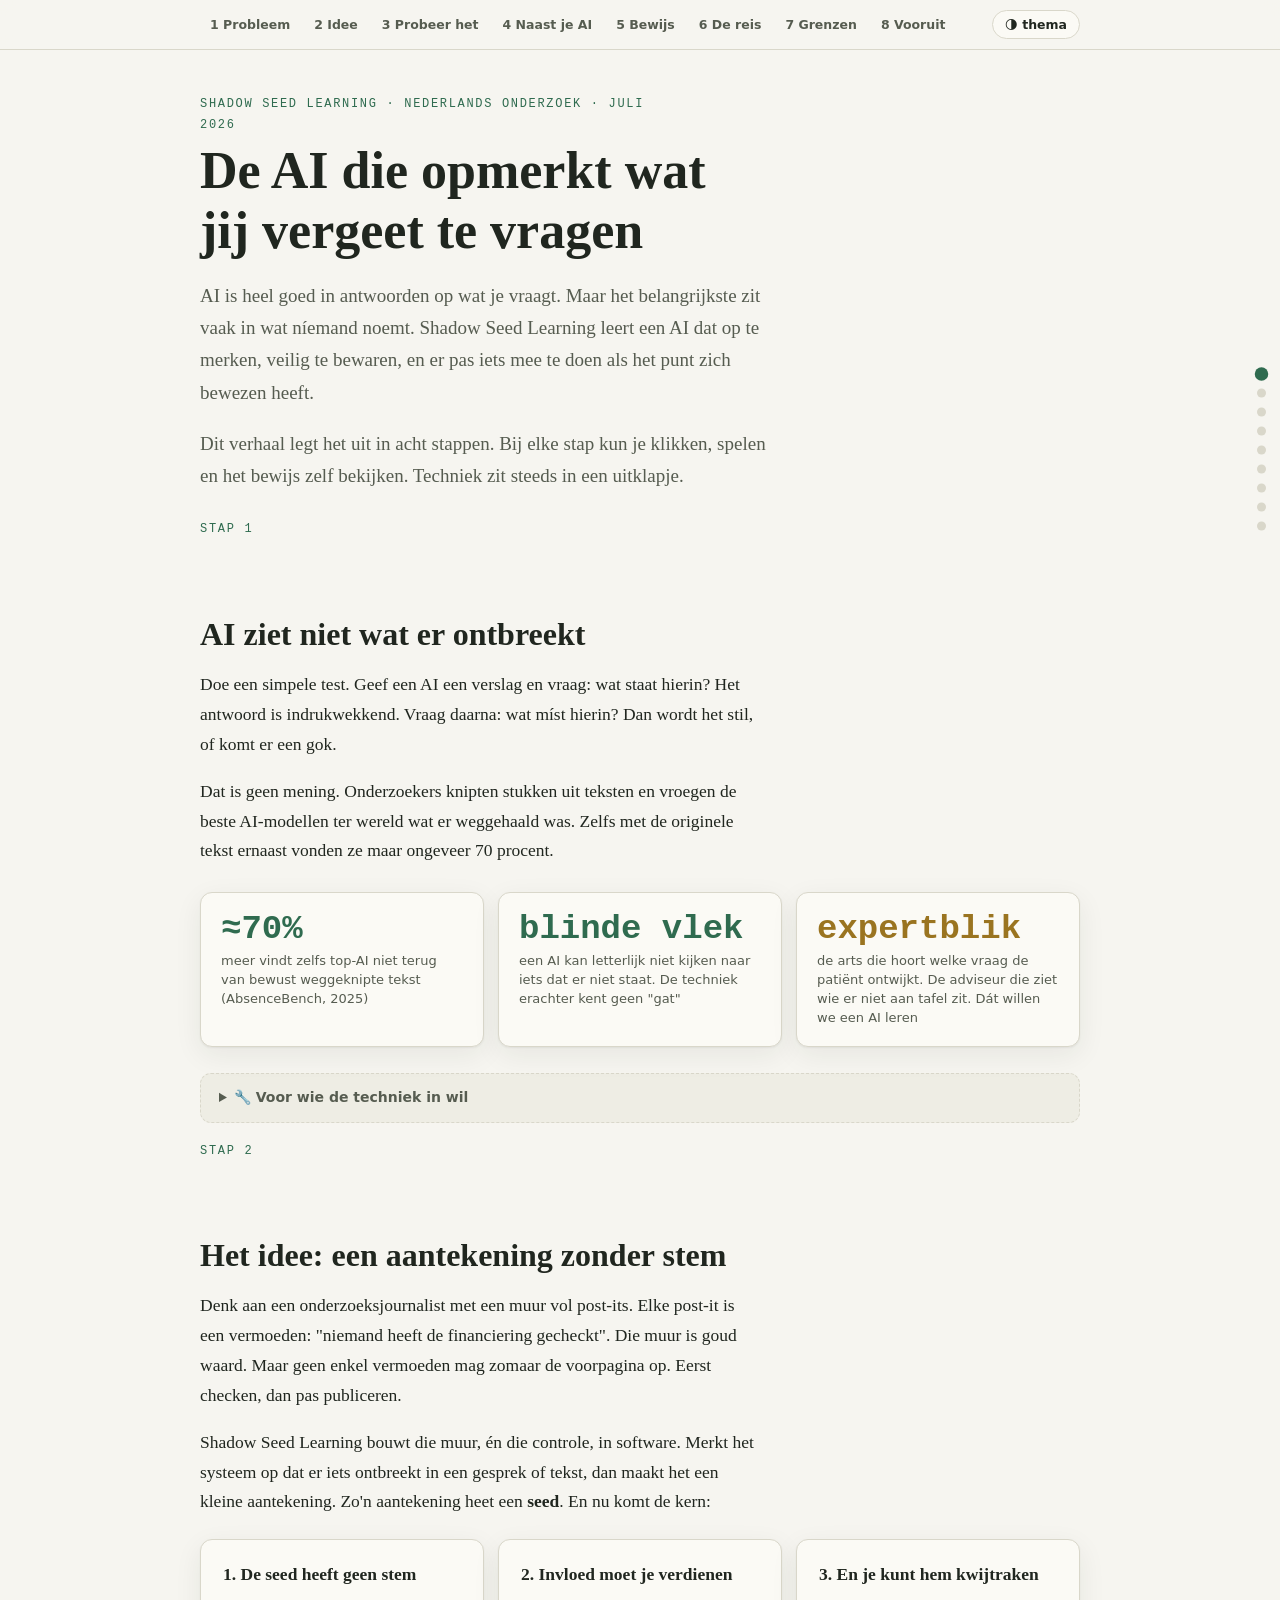
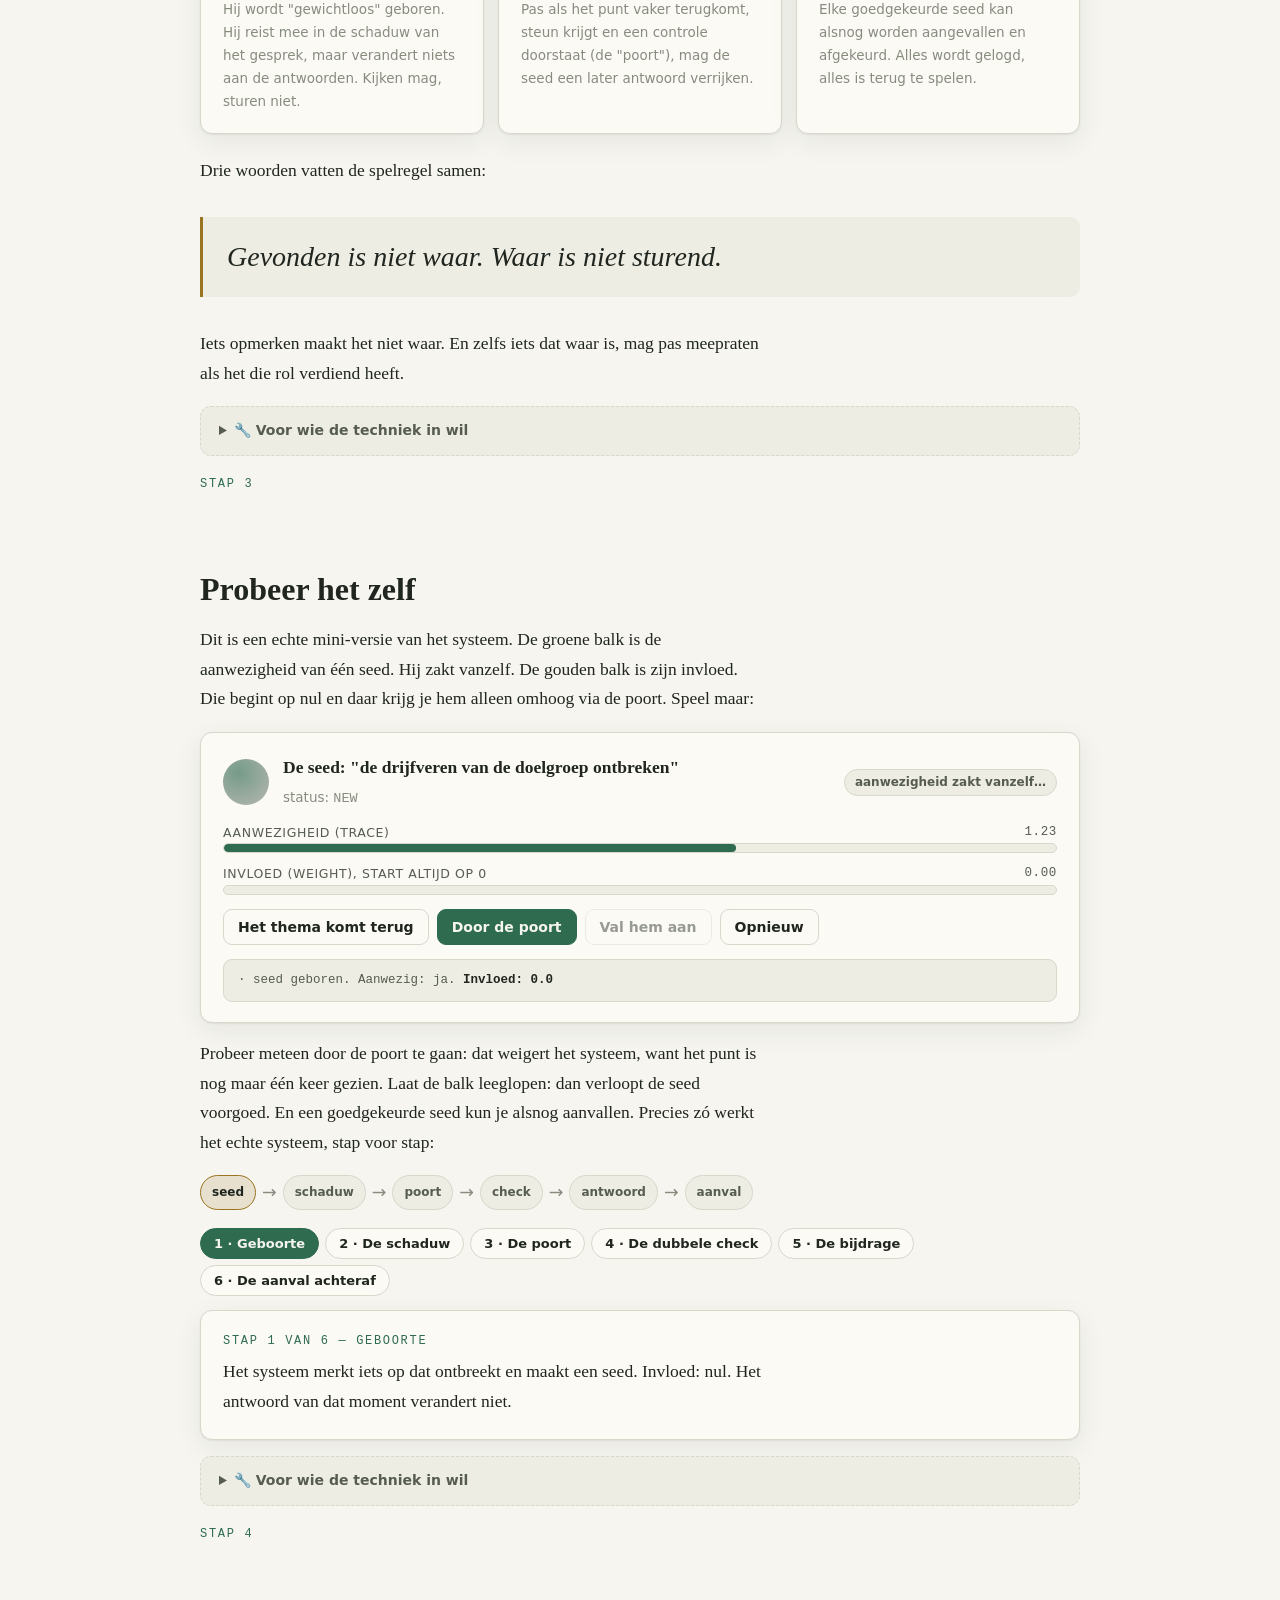
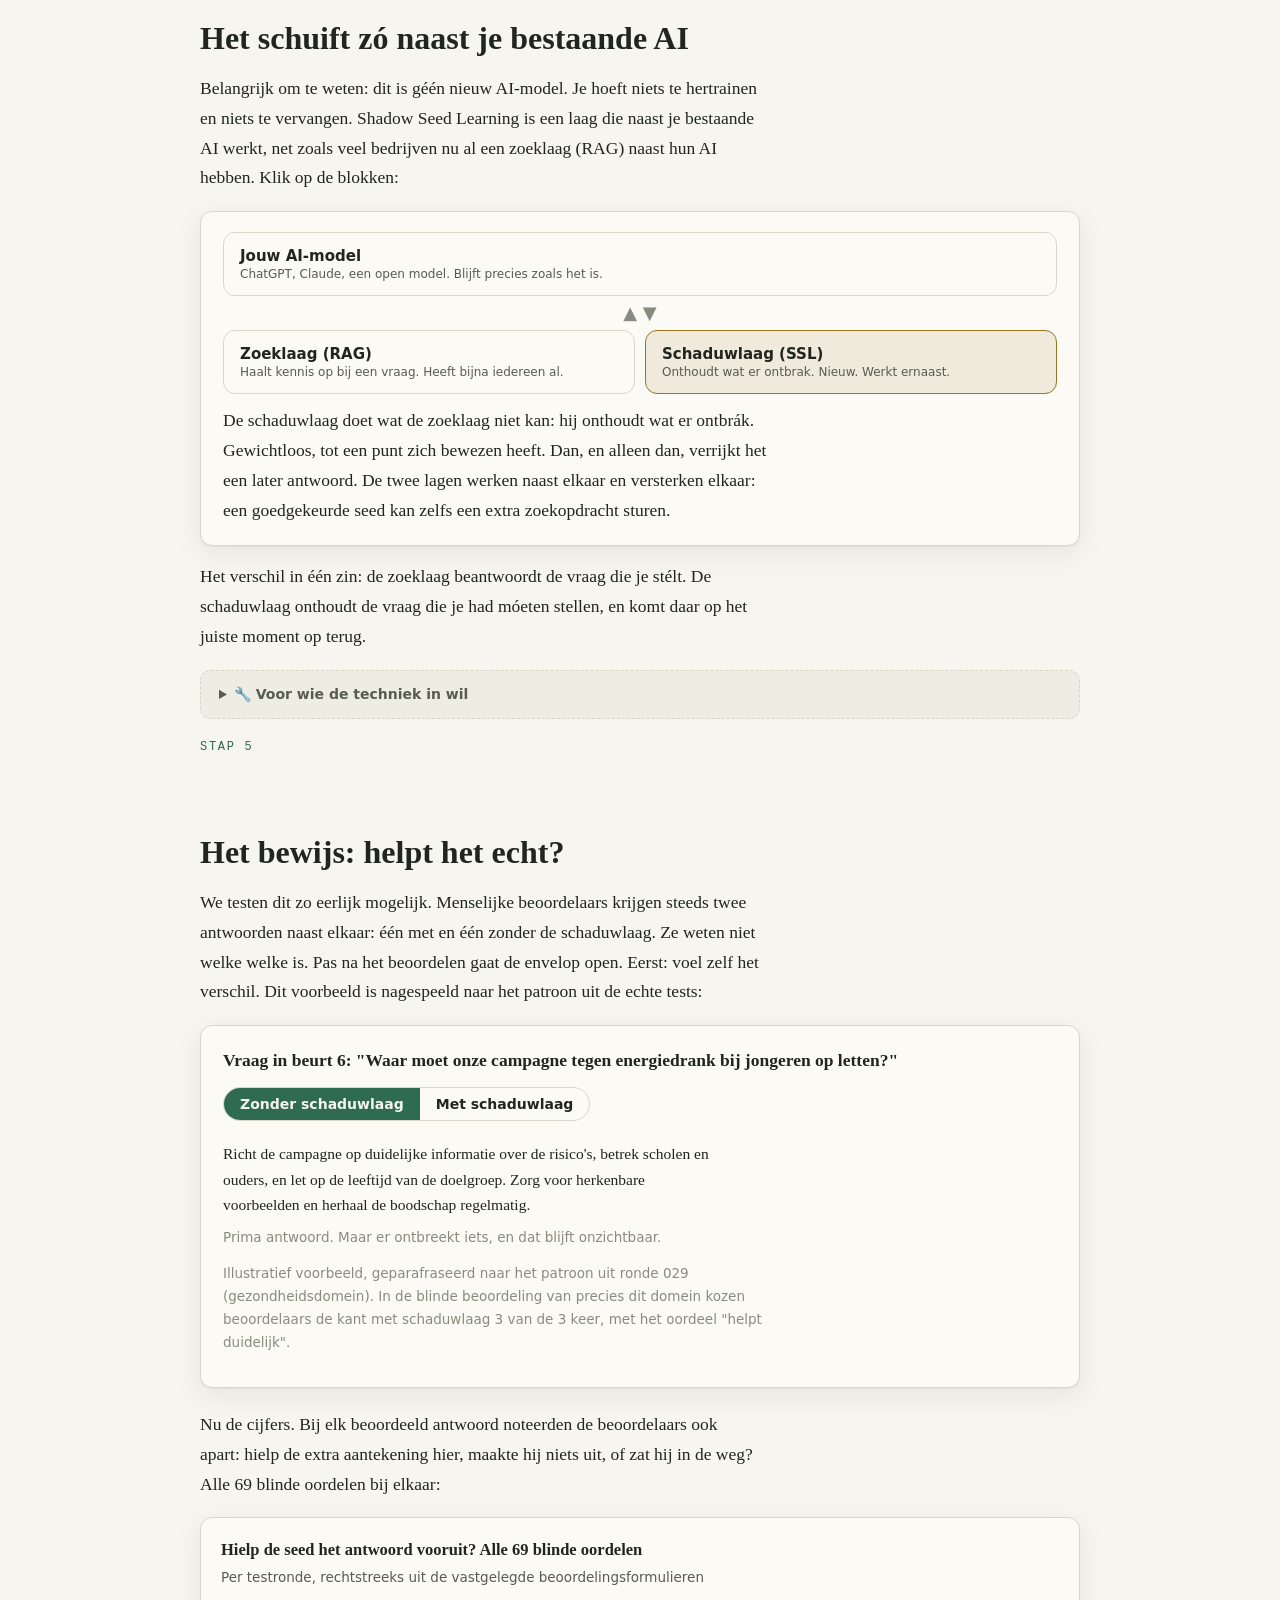
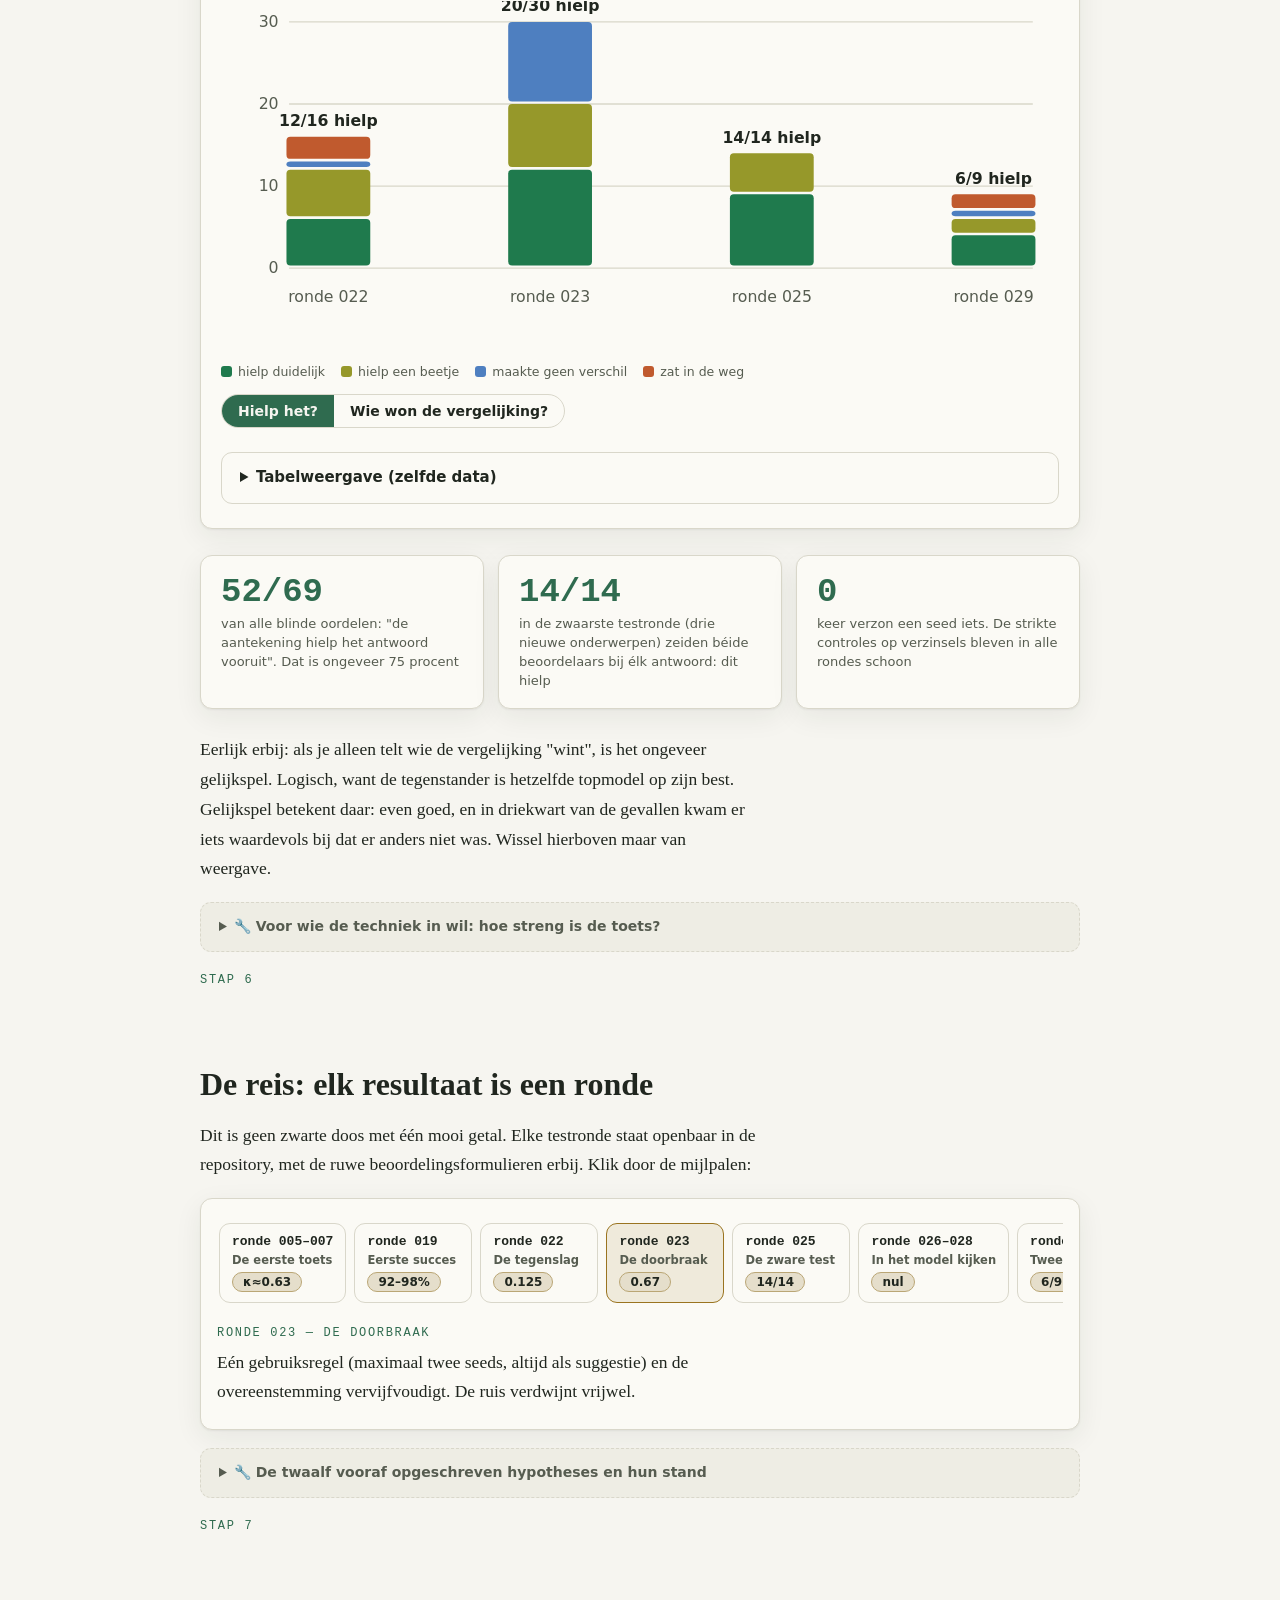
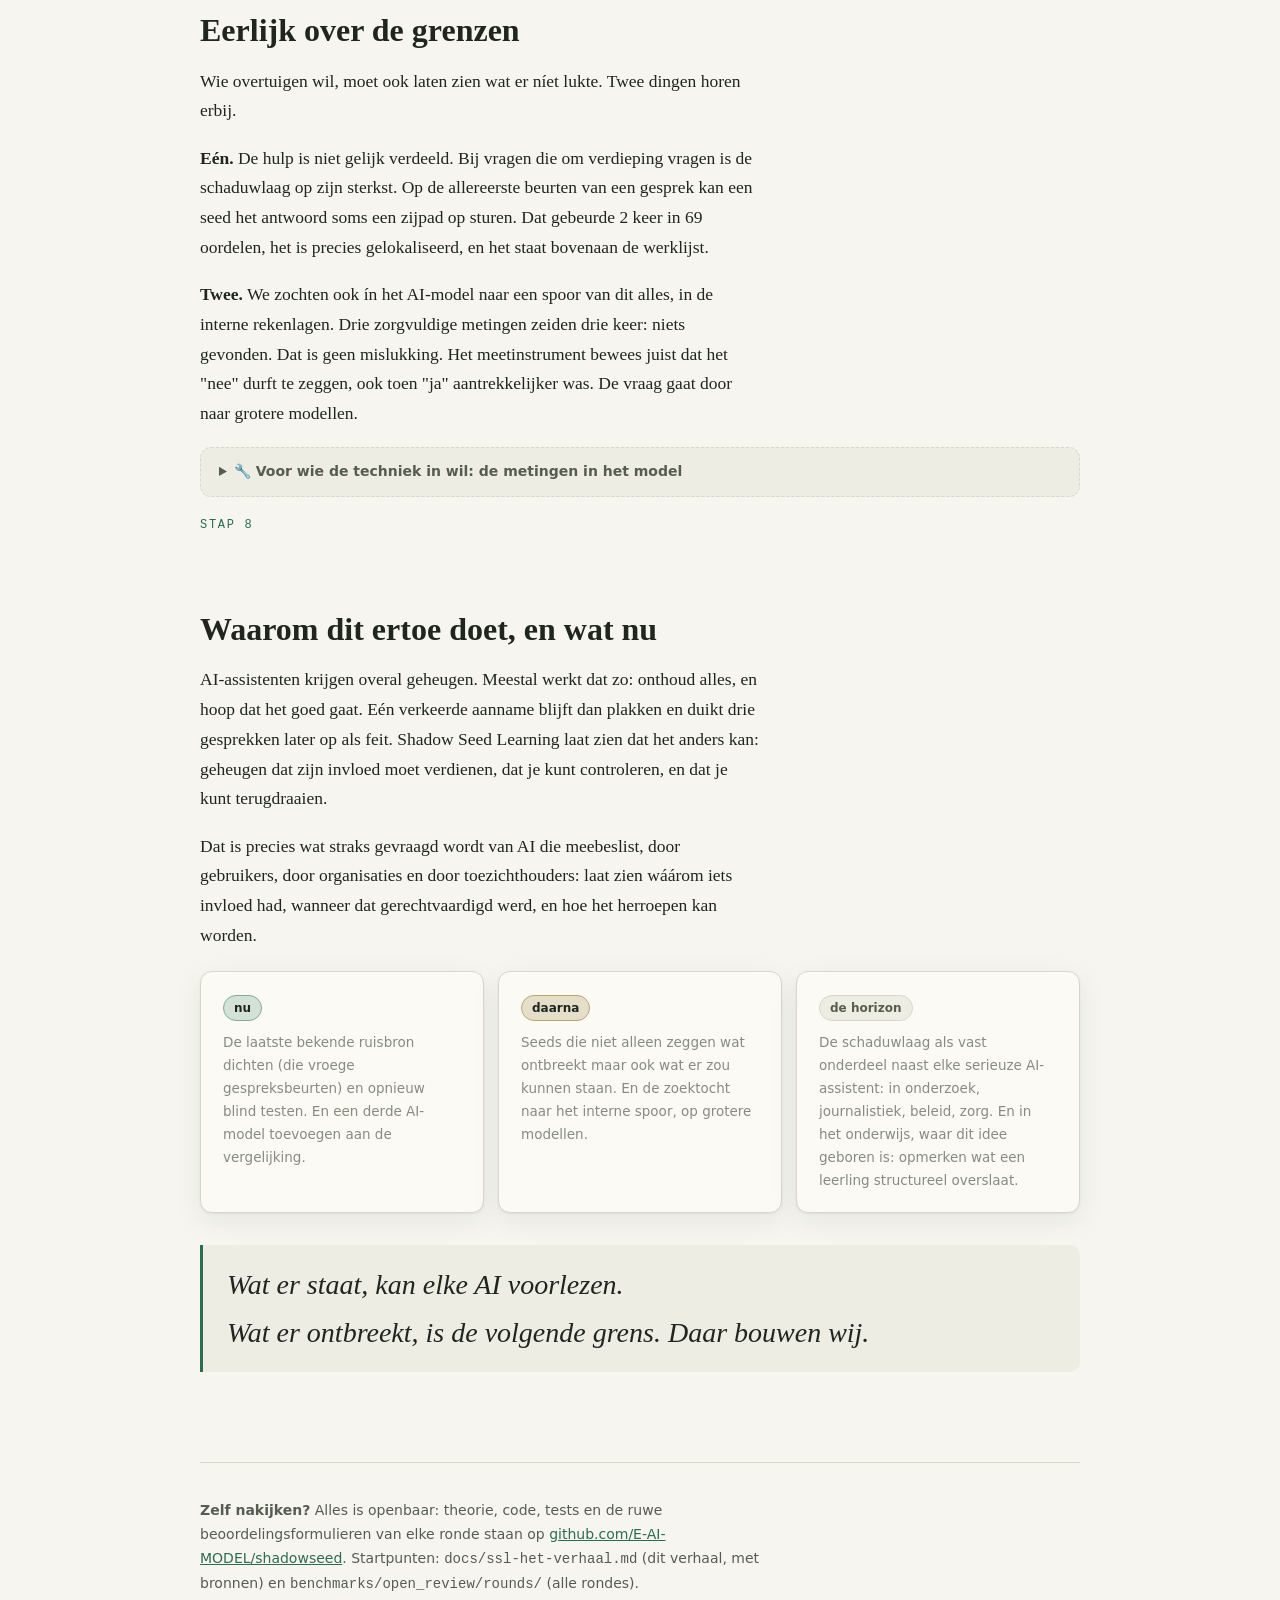
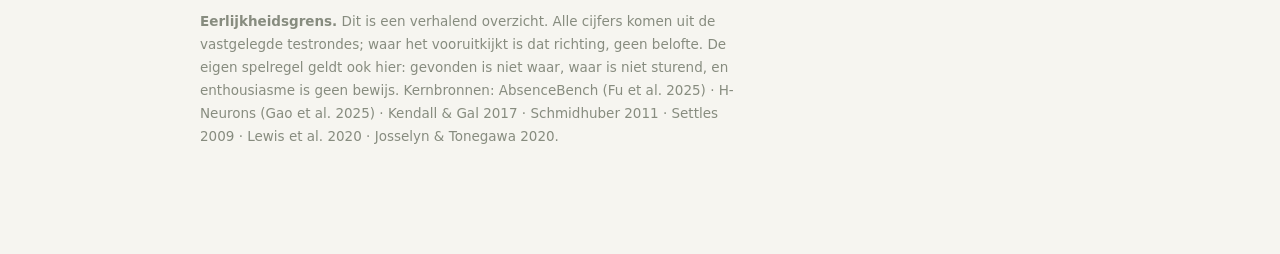
==== verhaal.html @ 3e594986 "Verhaal herschreven voor breed publiek; GitHub Pages als kanaal verwijderd Op feedback van de mainta" ====
<!doctype html>
<html lang="nl">
<head>
<meta charset="utf-8">
<meta name="viewport" content="width=device-width, initial-scale=1">
<meta name="description" content="Shadow Seed Learning: de AI die opmerkt wat jij vergeet te vragen. In acht stappen, met interactief bewijs.">
<title>Shadow Seed Learning — het verhaal</title>
</head>
<body>
<style>
:root{
  --bg:#f6f5f0; --bg2:#eeede4; --card:#fbfaf5; --ink:#20261f; --ink2:#565c50;
  --muted:#878c7f; --line:#d9d7ca; --accent:#2f6b4f; --accent-ink:#f6f5f0;
  --gold:#9a7420; --rust:#b2542a;
  --c1:#1f7a4d; --c2:#96982a; --c3:#4e7fc0; --c4:#c05a2e;
  --chart-surface:#f6f5f0; --shadow:0 1px 2px rgba(32,38,31,.06),0 8px 28px rgba(32,38,31,.07);
}
@media (prefers-color-scheme: dark){
  :root{
    --bg:#131714; --bg2:#191e1a; --card:#1b211c; --ink:#e6e4d8; --ink2:#aab0a2;
    --muted:#787d71; --line:#2c332d; --accent:#6fbd93; --accent-ink:#131714;
    --gold:#d0a04a; --rust:#d0805c;
    --c1:#3f9a6c; --c2:#93962f; --c3:#5f87d9; --c4:#cc6e38;
    --chart-surface:#171c19; --shadow:0 1px 2px rgba(0,0,0,.4),0 10px 32px rgba(0,0,0,.35);
  }
}
:root[data-theme="dark"]{
  --bg:#131714; --bg2:#191e1a; --card:#1b211c; --ink:#e6e4d8; --ink2:#aab0a2;
  --muted:#787d71; --line:#2c332d; --accent:#6fbd93; --accent-ink:#131714;
  --gold:#d0a04a; --rust:#d0805c;
  --c1:#3f9a6c; --c2:#93962f; --c3:#5f87d9; --c4:#cc6e38;
  --chart-surface:#171c19; --shadow:0 1px 2px rgba(0,0,0,.4),0 10px 32px rgba(0,0,0,.35);
}
:root[data-theme="light"]{
  --bg:#f6f5f0; --bg2:#eeede4; --card:#fbfaf5; --ink:#20261f; --ink2:#565c50;
  --muted:#878c7f; --line:#d9d7ca; --accent:#2f6b4f; --accent-ink:#f6f5f0;
  --gold:#9a7420; --rust:#b2542a;
  --c1:#1f7a4d; --c2:#96982a; --c3:#4e7fc0; --c4:#c05a2e;
  --chart-surface:#f6f5f0; --shadow:0 1px 2px rgba(32,38,31,.06),0 8px 28px rgba(32,38,31,.07);
}
*{box-sizing:border-box}
body{margin:0;background:var(--bg);color:var(--ink);
  font-family:'Iowan Old Style','Palatino Linotype',Palatino,'Book Antiqua',Georgia,serif;
  font-size:17.5px;line-height:1.7;-webkit-font-smoothing:antialiased}
.mono{font-family:ui-monospace,'Cascadia Mono',Menlo,Consolas,monospace}
.sans{font-family:system-ui,-apple-system,'Segoe UI',sans-serif}
a{color:var(--accent)}
main{max-width:920px;margin:0 auto;padding:0 20px 90px}
section{scroll-margin-top:58px}
h1,h2,h3{text-wrap:balance;line-height:1.15}
h2{font-size:clamp(25px,4vw,32px);margin:76px 0 6px}
h3{font-size:19px;margin:34px 0 8px}
p,li{max-width:64ch}
.eyebrow{font-family:ui-monospace,'Cascadia Mono',Menlo,Consolas,monospace;
  font-size:12px;letter-spacing:.14em;text-transform:uppercase;color:var(--accent);margin:0 0 4px}
.doctrine{font-size:clamp(21px,3.2vw,28px);margin:32px 0;padding:16px 24px;
  border-left:3px solid var(--gold);background:var(--bg2);border-radius:0 10px 10px 0;font-style:italic}
blockquote{margin:24px 0;padding:4px 20px;border-left:3px solid var(--accent);color:var(--ink2);font-style:italic}
.card{background:var(--card);border:1px solid var(--line);border-radius:12px;padding:20px 22px;box-shadow:var(--shadow)}
.grid{display:grid;gap:14px}
@media(min-width:720px){.grid.c2{grid-template-columns:1fr 1fr}.grid.c3{grid-template-columns:1fr 1fr 1fr}}
.scroll{overflow-x:auto}
table{border-collapse:collapse;width:100%;font-size:15px}
th,td{text-align:left;padding:9px 12px;border-bottom:1px solid var(--line);vertical-align:top}
th{font-family:system-ui,sans-serif;font-size:12.5px;letter-spacing:.06em;text-transform:uppercase;color:var(--ink2)}
.num{font-variant-numeric:tabular-nums}
.pill{display:inline-block;font-family:system-ui,sans-serif;font-size:12px;font-weight:600;
  padding:2px 10px;border-radius:99px;border:1px solid var(--line);background:var(--bg2);white-space:nowrap}
.pill.groen{background:color-mix(in srgb,var(--c1) 16%,var(--bg));border-color:color-mix(in srgb,var(--c1) 45%,var(--line))}
.pill.goud{background:color-mix(in srgb,var(--gold) 18%,var(--bg));border-color:color-mix(in srgb,var(--gold) 50%,var(--line))}
.pill.grijs{color:var(--ink2)}
button{font-family:system-ui,sans-serif;font-size:14px;font-weight:600;cursor:pointer;
  border-radius:9px;border:1px solid var(--line);background:var(--card);color:var(--ink);padding:9px 14px}
button.primary{background:var(--accent);border-color:var(--accent);color:var(--accent-ink)}
button:disabled{opacity:.45;cursor:not-allowed}
button:focus-visible,a:focus-visible,summary:focus-visible{outline:2px solid var(--gold);outline-offset:2px}
/* topbar */
.topbar{position:sticky;top:0;z-index:20;background:color-mix(in srgb,var(--bg) 88%,transparent);
  backdrop-filter:blur(8px);border-bottom:1px solid var(--line)}
.topbar .in{max-width:920px;margin:0 auto;padding:8px 20px;display:flex;gap:4px;align-items:center;overflow-x:auto}
.topbar a{font-family:system-ui,sans-serif;font-size:12.5px;font-weight:600;color:var(--ink2);
  text-decoration:none;padding:6px 10px;border-radius:8px;white-space:nowrap}
.topbar a:hover{background:var(--bg2);color:var(--ink)}
.topbar .spacer{flex:1}
#themabtn{flex:0 0 auto;font-size:12.5px;padding:6px 12px;border-radius:99px}
/* tech uitklap */
details.tech{border:1px dashed var(--line);border-radius:11px;background:var(--bg2);padding:12px 18px;margin:18px 0}
details.tech>summary{cursor:pointer;font-weight:600;font-family:system-ui,sans-serif;font-size:14px;color:var(--ink2)}
details.tech[open]>summary{margin-bottom:8px}
details.tech p,details.tech li{font-size:15px;color:var(--ink2)}
details{border:1px solid var(--line);border-radius:11px;background:var(--card);padding:12px 18px;margin:10px 0}
summary{cursor:pointer;font-weight:600;font-family:system-ui,sans-serif;font-size:15px}
/* hero */
header.hero{padding:44px 0 8px;text-align:left}
.hero h1{font-size:clamp(32px,6vw,52px);margin:6px 0 10px}
.hero .sub{font-size:19px;color:var(--ink2);max-width:60ch}
/* seed-sim */
.sim .top{display:flex;flex-wrap:wrap;gap:10px;align-items:center;justify-content:space-between}
.seedline{display:flex;gap:14px;align-items:center;flex-wrap:wrap}
.seeddot{width:46px;height:46px;border-radius:50%;flex:0 0 auto;
  background:radial-gradient(circle at 35% 30%,color-mix(in srgb,var(--accent) 65%,var(--bg)),color-mix(in srgb,var(--ink) 30%,var(--bg)));
  box-shadow:0 0 0 0 color-mix(in srgb,var(--gold) 60%,transparent);transition:box-shadow .5s}
.seeddot.promoted{box-shadow:0 0 0 6px color-mix(in srgb,var(--gold) 35%,transparent)}
.seeddot.expired{filter:grayscale(1);opacity:.4}
.meter{margin:10px 0 2px}
.meter label{font-family:system-ui,sans-serif;font-size:12.5px;letter-spacing:.05em;text-transform:uppercase;color:var(--ink2);display:flex;justify-content:space-between}
.bar{height:10px;border-radius:6px;background:var(--bg2);border:1px solid var(--line);overflow:hidden}
.bar i{display:block;height:100%;width:0;border-radius:6px;transition:width .3s}
.bar.trace i{background:var(--accent)}
.bar.weight i{background:var(--gold)}
.simbtns{display:flex;gap:8px;flex-wrap:wrap;margin-top:14px}
.audit{margin-top:14px;background:var(--bg2);border:1px solid var(--line);border-radius:9px;
  padding:10px 14px;max-height:132px;overflow-y:auto;font-family:ui-monospace,Menlo,Consolas,monospace;font-size:12.5px;line-height:1.7;color:var(--ink2)}
.audit b{color:var(--ink)}
/* nav dots */
nav.dots{position:fixed;right:14px;top:50%;transform:translateY(-50%);display:flex;flex-direction:column;gap:10px;z-index:5}
nav.dots a{width:9px;height:9px;border-radius:50%;background:var(--line);display:block;transition:transform .2s,background .2s}
nav.dots a.on{background:var(--accent);transform:scale(1.5)}
@media(max-width:900px){nav.dots{display:none}}
/* stat tiles */
.tiles{display:grid;gap:14px;margin:26px 0}
@media(min-width:720px){.tiles{grid-template-columns:repeat(3,1fr)}}
.tile{background:var(--card);border:1px solid var(--line);border-radius:12px;padding:18px 20px;box-shadow:var(--shadow)}
.tile .big{font-family:ui-monospace,Menlo,Consolas,monospace;font-size:34px;font-weight:700;color:var(--accent);font-variant-numeric:tabular-nums;line-height:1.1}
.tile .big.goud{color:var(--gold)}
.tile small{color:var(--ink2);display:block;margin-top:4px;font-family:system-ui,sans-serif;font-size:13px;line-height:1.45}
/* stepper */
.stepper{display:flex;gap:6px;flex-wrap:wrap;margin:18px 0 14px}
.stepper button{border-radius:99px;font-size:13px;padding:7px 13px}
.stepper button[aria-selected="true"]{background:var(--accent);border-color:var(--accent);color:var(--accent-ink)}
.steppane{min-height:130px}
.pathviz{display:flex;align-items:center;margin:8px 0 18px;flex-wrap:wrap}
.pathviz .node{font-family:system-ui,sans-serif;font-size:12px;font-weight:600;padding:6px 11px;border-radius:99px;
  border:1.5px solid var(--line);color:var(--ink2);background:var(--bg2)}
.pathviz .node.on{border-color:var(--gold);color:var(--ink);background:color-mix(in srgb,var(--gold) 16%,var(--bg))}
.pathviz .arrow{color:var(--muted);padding:0 6px;font-family:system-ui,sans-serif}
/* architecture diagram */
.arch{display:flex;flex-direction:column;gap:0;align-items:stretch}
.archrow{display:flex;gap:10px;flex-wrap:wrap}
.archrow>button{flex:1;min-width:140px;text-align:left;padding:14px 16px;border-radius:12px;border-width:1.5px}
.archrow>button b{display:block;font-size:15px}
.archrow>button small{font-family:system-ui,sans-serif;font-size:12px;color:var(--ink2);font-weight:400}
.archrow>button[aria-selected="true"]{border-color:var(--accent);background:color-mix(in srgb,var(--accent) 10%,var(--card))}
.archrow>button.ssl[aria-selected="true"]{border-color:var(--gold);background:color-mix(in srgb,var(--gold) 12%,var(--card))}
.archpane{margin-top:12px;min-height:96px}
.archlink{align-self:center;color:var(--muted);font-family:system-ui,sans-serif;font-size:18px;padding:2px 0}
/* before/after */
.ba .kies{display:inline-flex;border:1px solid var(--line);border-radius:99px;overflow:hidden;margin:2px 0 14px}
.ba .kies button{border:none;border-radius:0;background:transparent;padding:8px 16px}
.ba .kies button[aria-pressed="true"]{background:var(--accent);color:var(--accent-ink)}
.ba .antwoord{font-size:15.5px;line-height:1.65}
.ba mark{background:color-mix(in srgb,var(--gold) 26%,var(--bg));color:var(--ink);border-radius:4px;padding:0 3px}
/* charts */
.chartcard{padding:18px 20px 14px}
.chartcard h4{margin:0 0 2px;font-size:16.5px}
.chartcard .chartsub{color:var(--ink2);font-size:13.5px;font-family:system-ui,sans-serif;margin:0 0 12px}
.legend{display:flex;gap:16px;flex-wrap:wrap;font-family:system-ui,sans-serif;font-size:12.5px;color:var(--ink2);margin:10px 0 2px}
.legend i{width:11px;height:11px;border-radius:3px;display:inline-block;vertical-align:-1px;margin-right:6px}
.toggle{display:inline-flex;border:1px solid var(--line);border-radius:99px;overflow:hidden;margin:2px 0 16px}
.toggle button{border:none;border-radius:0;background:transparent;padding:8px 16px}
.toggle button[aria-pressed="true"]{background:var(--accent);color:var(--accent-ink)}
svg text{font-family:system-ui,sans-serif;fill:var(--ink2);font-size:12px}
svg .tickline{stroke:var(--line);stroke-width:1}
.tt{position:fixed;pointer-events:none;background:var(--ink);color:var(--bg);font-family:system-ui,sans-serif;
  font-size:12.5px;padding:7px 11px;border-radius:8px;opacity:0;transition:opacity .12s;z-index:50;max-width:260px}
/* ladder */
.ladder .rij{border:1px solid var(--line);border-radius:11px;margin-bottom:8px;background:var(--card);overflow:hidden}
.ladder .rij>button{width:100%;display:flex;gap:12px;align-items:center;border:none;background:transparent;
  padding:13px 16px;text-align:left;font-size:15px}
.ladder .rij .lt{font-family:ui-monospace,Menlo,Consolas,monospace;font-weight:700;color:var(--accent);width:20px}
.ladder .rij .vraag{flex:1;min-width:120px}
.ladder .rij .body{display:none;padding:0 16px 14px 48px;color:var(--ink2);font-size:15px}
.ladder .rij.open .body{display:block}
/* timeline */
.tl{display:flex;gap:8px;overflow-x:auto;padding:14px 2px 10px}
.tl button{flex:0 0 auto;display:flex;flex-direction:column;align-items:flex-start;gap:4px;
  min-width:118px;border-radius:11px;padding:10px 12px;text-align:left}
.tl button b{font-family:ui-monospace,Menlo,Consolas,monospace;font-size:13px}
.tl button small{font-family:system-ui,sans-serif;font-size:11.5px;color:var(--ink2);line-height:1.35}
.tl button[aria-selected="true"]{border-color:var(--gold);background:color-mix(in srgb,var(--gold) 12%,var(--card))}
.tlpane{min-height:90px}
/* hypotheses */
.hypo{display:grid;gap:8px;margin:16px 0}
@media(min-width:720px){.hypo{grid-template-columns:1fr 1fr}}
.hypo details{margin:0;padding:10px 14px}
.hypo summary{display:flex;gap:10px;align-items:center;font-size:14px}
.hypo summary .hnr{font-family:ui-monospace,Menlo,Consolas,monospace;font-weight:700;color:var(--accent)}
.hypo summary .pill{margin-left:auto}
.hypo p{font-size:13.5px;color:var(--ink2);font-family:system-ui,sans-serif;margin:8px 0 2px}
footer{margin-top:90px;border-top:1px solid var(--line);padding-top:22px;color:var(--ink2);font-size:14px}
.klein{font-size:13.5px;color:var(--muted);font-family:system-ui,sans-serif}
@media (prefers-reduced-motion: reduce){*{transition:none!important;animation:none!important}}
</style>

<div class="topbar sans"><div class="in">
  <a href="#stap1">1 Probleem</a><a href="#stap2">2 Idee</a><a href="#stap3">3 Probeer het</a>
  <a href="#stap4">4 Naast je AI</a><a href="#stap5">5 Bewijs</a><a href="#stap6">6 De reis</a>
  <a href="#stap7">7 Grenzen</a><a href="#stap8">8 Vooruit</a>
  <span class="spacer"></span>
  <button id="themabtn" aria-label="wissel licht/donker">🌗 thema</button>
</div></div>
<nav class="dots sans" aria-label="stappen"></nav>
<div class="tt" id="tt" role="status"></div>

<main>
<header class="hero" id="top">
  <p class="eyebrow">Shadow Seed Learning · Nederlands onderzoek · juli 2026</p>
  <h1>De AI die opmerkt wat jij vergeet te vragen</h1>
  <p class="sub">AI is heel goed in antwoorden op wat je vraagt. Maar het belangrijkste zit vaak
  in wat níemand noemt. Shadow Seed Learning leert een AI dat op te merken, veilig te bewaren,
  en er pas iets mee te doen als het punt zich bewezen heeft.</p>
  <p class="sub" style="margin-top:8px">Dit verhaal legt het uit in acht stappen. Bij elke stap kun je
  klikken, spelen en het bewijs zelf bekijken. Techniek zit steeds in een uitklapje.</p>
</header>

<section id="stap1">
  <p class="eyebrow">Stap 1</p>
  <h2>AI ziet niet wat er ontbreekt</h2>
  <p>Doe een simpele test. Geef een AI een verslag en vraag: wat staat hierin?
  Het antwoord is indrukwekkend. Vraag daarna: wat míst hierin? Dan wordt het stil,
  of komt er een gok.</p>
  <p>Dat is geen mening. Onderzoekers knipten stukken uit teksten en vroegen de beste
  AI-modellen ter wereld wat er weggehaald was. Zelfs met de originele tekst ernaast
  vonden ze maar ongeveer 70 procent.</p>
  <div class="tiles">
    <div class="tile"><span class="big num">≈70%</span><small>meer vindt zelfs top-AI niet terug van
      bewust weggeknipte tekst (AbsenceBench, 2025)</small></div>
    <div class="tile"><span class="big">blinde vlek</span><small>een AI kan letterlijk niet kijken naar
      iets dat er niet staat. De techniek erachter kent geen "gat"</small></div>
    <div class="tile"><span class="big goud">expertblik</span><small>de arts die hoort welke vraag de patiënt
      ontwijkt. De adviseur die ziet wie er niet aan tafel zit. Dát willen we een AI leren</small></div>
  </div>
  <details class="tech"><summary>🔧 Voor wie de techniek in wil</summary>
    <p>De studie heet AbsenceBench (Fu et al., 2025, arXiv:2506.11440). Frontier-modellen halen
    rond de 70% F1 op het detecteren van weggelaten passages, al bij 5.000 tokens context.
    De verklaring zit in de architectuur: het attention-mechanisme van een transformer verdeelt
    aandacht over tokens die er zíjn. Voor een afwezige passage bestaat geen token, dus valt er
    niets te attenderen. Afwezigheid is voor het model onzichtbaar.</p>
  </details>
</section>

<section id="stap2">
  <p class="eyebrow">Stap 2</p>
  <h2>Het idee: een aantekening zonder stem</h2>
  <p>Denk aan een onderzoeksjournalist met een muur vol post-its. Elke post-it is een vermoeden:
  "niemand heeft de financiering gecheckt". Die muur is goud waard. Maar geen enkel vermoeden
  mag zomaar de voorpagina op. Eerst checken, dan pas publiceren.</p>
  <p>Shadow Seed Learning bouwt die muur, én die controle, in software. Merkt het systeem op dat
  er iets ontbreekt in een gesprek of tekst, dan maakt het een kleine aantekening. Zo'n aantekening
  heet een <b>seed</b>. En nu komt de kern:</p>
  <div class="grid c3" style="margin:22px 0">
    <div class="card"><b>1. De seed heeft geen stem</b><p class="klein" style="margin:8px 0 0">
      Hij wordt "gewichtloos" geboren. Hij reist mee in de schaduw van het gesprek,
      maar verandert niets aan de antwoorden. Kijken mag, sturen niet.</p></div>
    <div class="card"><b>2. Invloed moet je verdienen</b><p class="klein" style="margin:8px 0 0">
      Pas als het punt vaker terugkomt, steun krijgt en een controle doorstaat
      (de "poort"), mag de seed een later antwoord verrijken.</p></div>
    <div class="card"><b>3. En je kunt hem kwijtraken</b><p class="klein" style="margin:8px 0 0">
      Elke goedgekeurde seed kan alsnog worden aangevallen en afgekeurd.
      Alles wordt gelogd, alles is terug te spelen.</p></div>
  </div>
  <p>Drie woorden vatten de spelregel samen:</p>
  <p class="doctrine">Gevonden is niet waar. Waar is niet sturend.</p>
  <p>Iets opmerken maakt het niet waar. En zelfs iets dat waar is, mag pas meepraten
  als het die rol verdiend heeft.</p>
  <details class="tech"><summary>🔧 Voor wie de techniek in wil</summary>
    <p>Elke seed is atomisch: precies één klein, toetsbaar punt. Niet "security, privacy en
    schaalbaarheid ontbreken" (dat is een analyseplan) maar "AVG-compliance bij verwerking van
    medische hartslagdata". Brede detecties worden gesplitst of geweigerd.</p>
    <p>Elke seed heeft twee gescheiden velden. <span class="mono">trace</span> meet aanwezigheid:
    start op 2.0, vervalt vanzelf (TTL) en leeft op wanneer het gesprek het thema raakt (TrTL).
    <span class="mono">weight</span> meet invloed: start op exact 0.0 en kan alleen stijgen via de
    Validation Gate (herhaalde herkenning + steun + geen tegenspraak). Een verlopen seed (EXPIRED)
    komt nooit terug. Wetenschappelijke wortels: epistemische onzekerheid (Kendall &amp; Gal 2017),
    computationele nieuwsgierigheid (Schmidhuber 2011), active learning (Settles 2009) en het
    engram-onderzoek naar geheugenconsolidatie (Josselyn &amp; Tonegawa 2020), waarin een vers
    geheugenspoor ook alleen door herhaalde reactivatie overleeft.</p>
  </details>
</section>

<section id="stap3">
  <p class="eyebrow">Stap 3</p>
  <h2>Probeer het zelf</h2>
  <p>Dit is een echte mini-versie van het systeem. De groene balk is de aanwezigheid van
  één seed. Hij zakt vanzelf. De gouden balk is zijn invloed. Die begint op nul en daar
  krijg je hem alleen omhoog via de poort. Speel maar:</p>
  <div class="card sim" id="sim">
    <div class="top">
      <div class="seedline">
        <div class="seeddot" id="seeddot" aria-hidden="true"></div>
        <div>
          <b>De seed: "de drijfveren van de doelgroep ontbreken"</b><br>
          <span class="klein">status: <span class="mono" id="status">NEW</span></span>
        </div>
      </div>
      <span class="pill grijs sans" id="simhint">aanwezigheid zakt vanzelf…</span>
    </div>
    <div class="meter"><label class="sans">aanwezigheid (trace) <span class="mono num" id="tval">2.00</span></label>
      <div class="bar trace"><i id="tbar"></i></div></div>
    <div class="meter"><label class="sans">invloed (weight), start altijd op 0 <span class="mono num" id="wval">0.00</span></label>
      <div class="bar weight"><i id="wbar"></i></div></div>
    <div class="simbtns">
      <button id="b-trtl" title="het gesprek raakt het thema weer">Het thema komt terug</button>
      <button id="b-gate" class="primary" title="vraagt om herhaalde herkenning">Door de poort</button>
      <button id="b-fals" title="probeer de seed af te schieten">Val hem aan</button>
      <button id="b-reset">Opnieuw</button>
    </div>
    <div class="audit mono" id="audit" aria-live="polite"><div>· seed geboren. Aanwezig: ja. <b>Invloed: 0.0</b></div></div>
  </div>
  <p style="margin-top:16px">Probeer meteen door de poort te gaan: dat weigert het systeem, want het punt is
  nog maar één keer gezien. Laat de balk leeglopen: dan verloopt de seed voorgoed. En een goedgekeurde
  seed kun je alsnog aanvallen. Precies zó werkt het echte systeem, stap voor stap:</p>
  <div class="pathviz sans" id="pathviz" aria-hidden="true"></div>
  <div class="stepper sans" role="tablist" id="stepper"></div>
  <div class="card steppane" id="steppane" role="tabpanel"></div>
  <details class="tech" style="margin-top:16px"><summary>🔧 Voor wie de techniek in wil</summary>
    <p>De demo hierboven volgt de echte statusketen: NEW → ACTIVE → DECAYING → DORMANT →
    PROMOTED of EXPIRED. Op het moment van gebruik controleert een agent-contract bovendien
    opnieuw: invloed groter dan 0? Status PROMOTED? Promotie gelogd? Geen tegenspraak sindsdien?
    Elke poging tot invloed staat in een audit-trail die je kunt terugspelen. Het volledige
    systeem draait als <span class="mono">shadowseed chat</span> en wordt bewaakt door 354
    automatische tests.</p>
  </details>
</section>

<section id="stap4">
  <p class="eyebrow">Stap 4</p>
  <h2>Het schuift zó naast je bestaande AI</h2>
  <p>Belangrijk om te weten: dit is géén nieuw AI-model. Je hoeft niets te hertrainen en
  niets te vervangen. Shadow Seed Learning is een laag die naast je bestaande AI werkt,
  net zoals veel bedrijven nu al een zoeklaag (RAG) naast hun AI hebben. Klik op de blokken:</p>
  <div class="card">
    <div class="arch sans">
      <div class="archrow">
        <button data-a="0" aria-selected="true"><b>Jouw AI-model</b><small>ChatGPT, Claude, een open model. Blijft precies zoals het is.</small></button>
      </div>
      <div class="archlink">▲ ▼</div>
      <div class="archrow">
        <button data-a="1"><b>Zoeklaag (RAG)</b><small>Haalt kennis op bij een vraag. Heeft bijna iedereen al.</small></button>
        <button data-a="2" class="ssl"><b>Schaduwlaag (SSL)</b><small>Onthoudt wat er ontbrak. Nieuw. Werkt ernaast.</small></button>
      </div>
    </div>
    <div class="archpane" id="archpane"></div>
  </div>
  <p style="margin-top:16px">Het verschil in één zin: de zoeklaag beantwoordt de vraag die je stélt.
  De schaduwlaag onthoudt de vraag die je had móeten stellen, en komt daar op het juiste
  moment op terug.</p>
  <details class="tech"><summary>🔧 Voor wie de techniek in wil</summary>
    <p>SSL is een architecturale laag op API-niveau: detectie-pass op de output, seeds met eigen
    embeddings in een vectorstore, surfacing via cosine-similarity op de nieuwe beurt. Vergelijking
    met verwant werk: RAG (Lewis 2020) haalt op wat je vraagt; SSL registreert wat de retrieval
    níet activeerde. Self-RAG en Reflexion reflecteren binnen of direct na een beurt; SSL houdt
    observaties gewichtloos vast over beurten heen, met levenscyclus en validatie. FLARE triggert
    op lage zekerheid; SSL op structurele afwezigheid. S2G-RAG vult een gat meteen; SSL laat het
    bewust bestaan tot het zich bewezen heeft. Er is ook een gebouwde brug: een goedgekeurde seed
    kan een documentcorpus doorzoeken, waarbij "gevonden" expliciet géén sturing wordt.</p>
  </details>
</section>

<section id="stap5">
  <p class="eyebrow">Stap 5</p>
  <h2>Het bewijs: helpt het echt?</h2>
  <p>We testen dit zo eerlijk mogelijk. Menselijke beoordelaars krijgen steeds twee antwoorden
  naast elkaar: één met en één zonder de schaduwlaag. Ze weten niet welke welke is. Pas na het
  beoordelen gaat de envelop open. Eerst: voel zelf het verschil. Dit voorbeeld is nagespeeld
  naar het patroon uit de echte tests:</p>
  <div class="card ba">
    <b>Vraag in beurt 6: "Waar moet onze campagne tegen energiedrank bij jongeren op letten?"</b>
    <div class="kies sans" role="group" style="margin-top:12px">
      <button id="ba-zonder" aria-pressed="true">Zonder schaduwlaag</button>
      <button id="ba-met" aria-pressed="false">Met schaduwlaag</button>
    </div>
    <div class="antwoord" id="ba-tekst"></div>
    <p class="klein" style="margin-top:10px">Illustratief voorbeeld, geparafraseerd naar het patroon uit
    ronde 029 (gezondheidsdomein). In de blinde beoordeling van precies dit domein kozen beoordelaars
    de kant met schaduwlaag 3 van de 3 keer, met het oordeel "helpt duidelijk".</p>
  </div>
  <p style="margin-top:22px">Nu de cijfers. Bij elk beoordeeld antwoord noteerden de beoordelaars
  ook apart: hielp de extra aantekening hier, maakte hij niets uit, of zat hij in de weg?
  Alle 69 blinde oordelen bij elkaar:</p>
  <div class="card chartcard" id="assenkaart">
    <h4 id="askop">Hielp de seed het antwoord vooruit? Alle 69 blinde oordelen</h4>
    <p class="chartsub" id="assub">Per testronde, rechtstreeks uit de vastgelegde beoordelingsformulieren</p>
    <div class="scroll"><svg id="aschart" viewBox="0 0 640 260" width="100%" role="img" aria-label="Gestapelde staven per ronde met de oordelen"></svg></div>
    <div class="legend" id="aslegend"></div>
    <div class="toggle sans" role="group" aria-label="kies weergave" style="margin-top:10px">
      <button id="as-seed" aria-pressed="true">Hielp het?</button>
      <button id="as-win" aria-pressed="false">Wie won de vergelijking?</button>
    </div>
    <details style="margin-top:8px"><summary>Tabelweergave (zelfde data)</summary>
      <div class="scroll"><table class="num" id="astabel"></table></div></details>
  </div>
  <div class="tiles">
    <div class="tile"><span class="big num">52/69</span><small>van alle blinde oordelen: "de aantekening
      hielp het antwoord vooruit". Dat is ongeveer 75 procent</small></div>
    <div class="tile"><span class="big num">14/14</span><small>in de zwaarste testronde (drie nieuwe
      onderwerpen) zeiden béide beoordelaars bij élk antwoord: dit hielp</small></div>
    <div class="tile"><span class="big num">0</span><small>keer verzon een seed iets. De strikte
      controles op verzinsels bleven in alle rondes schoon</small></div>
  </div>
  <p>Eerlijk erbij: als je alleen telt wie de vergelijking "wint", is het ongeveer gelijkspel.
  Logisch, want de tegenstander is hetzelfde topmodel op zijn best. Gelijkspel betekent daar:
  even goed, en in driekwart van de gevallen kwam er iets waardevols bij dat er anders niet was.
  Wissel hierboven maar van weergave.</p>
  <details class="tech"><summary>🔧 Voor wie de techniek in wil: hoe streng is de toets?</summary>
    <p>Blinde A/B-reviews met antwoordsleutel in quarantaine tot na de scoring; de ontsleuteling wordt
    onafhankelijk geverifieerd tegen de motivaties. De poort wordt apart aangevallen met bewust
    misleidende lokaas-seeds en verslaat daar zwakkere promotie-regels. De leercurve is zichtbaar:
    de eerste blinde ronde kwam verdeeld terug (overeenstemming 0.125) en er zat ruis in goedgekeurde
    seeds. Eén gerichte gebruiksregel later (maximaal twee seeds per antwoord, altijd als suggestie)
    steeg de overeenstemming naar 0.67 en daarna 0.71, en verdween de ruis vrijwel. Het programma
    formuleerde bovendien vooraf twaalf toetsbare hypotheses; die staan in stap 6.</p>
    <div class="scroll" style="margin-top:8px"><svg id="agree" viewBox="0 0 640 240" width="100%" role="img" aria-label="Overeenstemming steeg van 0.125 naar 0.67 en 0.71"></svg></div>
    <p>De volledige bewijsladder, per laag met eigen vraag en bewust zonder totaalscore:</p>
    <div class="ladder sans" id="ladder"></div>
  </details>
</section>

<section id="stap6">
  <p class="eyebrow">Stap 6</p>
  <h2>De reis: elk resultaat is een ronde</h2>
  <p>Dit is geen zwarte doos met één mooi getal. Elke testronde staat openbaar in de repository,
  met de ruwe beoordelingsformulieren erbij. Klik door de mijlpalen:</p>
  <div class="card" style="padding:10px 16px 16px">
    <div class="tl sans" id="tl" role="tablist"></div>
    <div class="tlpane" id="tlpane" role="tabpanel"></div>
  </div>
  <details class="tech"><summary>🔧 De twaalf vooraf opgeschreven hypotheses en hun stand</summary>
    <p>Het programma schreef vooraf op waarop het afgerekend wil worden (H1 tot en met H12).
    Vier zijn gemeten, vier hebben eerste evidence, vier staan open:</p>
    <div class="hypo sans" id="hypo"></div>
  </details>
</section>

<section id="stap7">
  <p class="eyebrow">Stap 7</p>
  <h2>Eerlijk over de grenzen</h2>
  <p>Wie overtuigen wil, moet ook laten zien wat er níet lukte. Twee dingen horen erbij.</p>
  <p><b>Eén.</b> De hulp is niet gelijk verdeeld. Bij vragen die om verdieping vragen is de
  schaduwlaag op zijn sterkst. Op de allereerste beurten van een gesprek kan een seed het
  antwoord soms een zijpad op sturen. Dat gebeurde 2 keer in 69 oordelen, het is precies
  gelokaliseerd, en het staat bovenaan de werklijst.</p>
  <p><b>Twee.</b> We zochten ook ín het AI-model naar een spoor van dit alles, in de interne
  rekenlagen. Drie zorgvuldige metingen zeiden drie keer: niets gevonden. Dat is geen mislukking.
  Het meetinstrument bewees juist dat het "nee" durft te zeggen, ook toen "ja" aantrekkelijker was.
  De vraag gaat door naar grotere modellen.</p>
  <details class="tech"><summary>🔧 Voor wie de techniek in wil: de metingen in het model</summary>
    <p>Spoor: bestaat er, analoog aan hallucinatie-neuronen (Gao et al. 2025, arXiv:2512.01797),
    een intern signaal voor de houdbaarheid van het afwezige? Keten: gpt-4.1 velt
    houdbaarheidsoordelen over stellingen, een klein model wordt tijdens het lezen van diezelfde
    stellingen gesondeerd (forward-hooks op de MLP-lagen, pooling op de stelling-tokens), en een
    permutatietoets houdt elke gevonden scheiding tegen gehusselde labels.</p>
    <div class="scroll"><svg id="gchart" viewBox="0 0 640 230" width="100%" role="img" aria-label="Permutatie-p-waarden ver boven de haalbare vloer in beide runs"></svg></div>
    <p>Beide gemeten runs (distilgpt2 met p 0.833 bij vloer 0.028, en het Nederlandstalige
    gpt2-small-dutch met p 0.206 bij vloer 0.002) laten geen scheiding boven toeval zien.
    Een derde kruismeting raakte wél de vloer maar is in het dossier als artefact van een te
    kleine klasse gelezen en telt daarom bewust niet als resultaat. Niet uitgesloten blijven:
    niet-lineaire codering, andere leeslocaties, of grotere modellen.</p>
  </details>
</section>

<section id="stap8">
  <p class="eyebrow">Stap 8</p>
  <h2>Waarom dit ertoe doet, en wat nu</h2>
  <p>AI-assistenten krijgen overal geheugen. Meestal werkt dat zo: onthoud alles, en hoop dat
  het goed gaat. Eén verkeerde aanname blijft dan plakken en duikt drie gesprekken later op
  als feit. Shadow Seed Learning laat zien dat het anders kan: geheugen dat zijn invloed moet
  verdienen, dat je kunt controleren, en dat je kunt terugdraaien.</p>
  <p>Dat is precies wat straks gevraagd wordt van AI die meebeslist, door gebruikers,
  door organisaties en door toezichthouders: laat zien wáárom iets invloed had, wanneer dat
  gerechtvaardigd werd, en hoe het herroepen kan worden.</p>
  <div class="grid c3" style="margin:20px 0">
    <div class="card"><span class="pill groen sans">nu</span>
      <p class="klein" style="margin:10px 0 0">De laatste bekende ruisbron dichten (die vroege
      gespreksbeurten) en opnieuw blind testen. En een derde AI-model toevoegen aan de vergelijking.</p></div>
    <div class="card"><span class="pill goud sans">daarna</span>
      <p class="klein" style="margin:10px 0 0">Seeds die niet alleen zeggen wat ontbreekt maar ook wat er
      zou kunnen staan. En de zoektocht naar het interne spoor, op grotere modellen.</p></div>
    <div class="card"><span class="pill grijs sans">de horizon</span>
      <p class="klein" style="margin:10px 0 0">De schaduwlaag als vast onderdeel naast elke serieuze
      AI-assistent: in onderzoek, journalistiek, beleid, zorg. En in het onderwijs, waar dit idee
      geboren is: opmerken wat een leerling structureel overslaat.</p></div>
  </div>
  <p class="doctrine" style="border-left-color:var(--accent)">Wat er staat, kan elke AI voorlezen.<br>
  Wat er ontbreekt, is de volgende grens. Daar bouwen wij.</p>
</section>

<footer class="sans">
  <p><b>Zelf nakijken?</b> Alles is openbaar: theorie, code, tests en de ruwe beoordelingsformulieren
  van elke ronde staan op <a href="https://github.com/E-AI-MODEL/shadowseed">github.com/E-AI-MODEL/shadowseed</a>.
  Startpunten: <span class="mono">docs/ssl-het-verhaal.md</span> (dit verhaal, met bronnen) en
  <span class="mono">benchmarks/open_review/rounds/</span> (alle rondes).</p>
  <p class="klein"><b>Eerlijkheidsgrens.</b> Dit is een verhalend overzicht. Alle cijfers komen uit de
  vastgelegde testrondes; waar het vooruitkijkt is dat richting, geen belofte. De eigen spelregel geldt
  ook hier: gevonden is niet waar, waar is niet sturend, en enthousiasme is geen bewijs.
  Kernbronnen: AbsenceBench (Fu et al. 2025) · H-Neurons (Gao et al. 2025) · Kendall &amp; Gal 2017 ·
  Schmidhuber 2011 · Settles 2009 · Lewis et al. 2020 · Josselyn &amp; Tonegawa 2020.</p>
</footer>
</main>

<script>
(function(){
"use strict";
var $=function(id){return document.getElementById(id)};
var css=function(name){return getComputedStyle(document.documentElement).getPropertyValue(name).trim()};
var reduced=matchMedia("(prefers-reduced-motion: reduce)").matches;

/* ---------- seed-sim ---------- */
var sim={trace:2.0,weight:0,status:"NEW",recog:0,expired:false,promoted:false};
var lastT=null;
function log(msg){var d=document.createElement("div");d.innerHTML="· "+msg;var a=$("audit");a.appendChild(d);a.scrollTop=a.scrollHeight;}
function render(){
  $("tval").textContent=sim.trace.toFixed(2);
  $("wval").textContent=sim.weight.toFixed(2);
  $("tbar").style.width=Math.min(100,sim.trace/2*100)+"%";
  $("wbar").style.width=(sim.weight*100)+"%";
  $("status").textContent=sim.status;
  var dot=$("seeddot");dot.classList.toggle("promoted",sim.promoted);dot.classList.toggle("expired",sim.expired);
  $("b-trtl").disabled=sim.expired;
  $("b-gate").disabled=sim.expired||sim.promoted;
  $("b-fals").disabled=sim.expired||!sim.promoted;
  $("simhint").textContent=sim.expired?"verlopen is verlopen. Druk op Opnieuw":
    sim.promoted?"goedgekeurd: mag nu een later antwoord verrijken":
    "aanwezigheid zakt vanzelf…";
}
function tick(t){
  if(lastT===null)lastT=t;
  var dt=(t-lastT)/1000;lastT=t;
  if(!sim.expired && !sim.promoted){
    sim.trace*=Math.pow(0.93,dt*(reduced?0.4:1));
    if(sim.trace<0.12){sim.expired=true;sim.status="EXPIRED";sim.trace=0;
      log("<b>verlopen</b>. Een verlopen seed komt nooit terug");}
    else if(sim.trace<0.5&&sim.status!=="DORMANT"){sim.status="DORMANT";log("bijna vergeten (sluimert)");}
    else if(sim.trace<1.2&&sim.status==="ACTIVE"){sim.status="DECAYING";}
    render();
  }
  requestAnimationFrame(tick);
}
$("b-trtl").addEventListener("click",function(){
  sim.trace=Math.min(2.4,sim.trace+0.7);sim.recog++;sim.status=sim.promoted?"PROMOTED":"ACTIVE";
  log("het thema komt terug: aanwezigheid stijgt (nu "+sim.recog+"x gezien). Invloed blijft "+sim.weight.toFixed(1));
  render();});
$("b-gate").addEventListener("click",function(){
  if(sim.recog<2){log("de poort <b>weigert</b>: dit punt is pas "+sim.recog+"x gezien, minstens 2x nodig");return;}
  sim.promoted=true;sim.weight=0.8;sim.status="PROMOTED";
  log("poort: vaker gezien ✓ steun ✓ geen tegenspraak ✓ → <b>goedgekeurd, invloed 0.8</b> (gelogd)");
  render();});
$("b-fals").addEventListener("click",function(){
  sim.promoted=false;sim.weight=0;sim.status="DECAYING";sim.trace=Math.min(sim.trace,0.9);
  log("aanval geslaagd: <b>afgekeurd</b>. Invloed terug naar 0, en dat staat in het logboek");
  render();});
$("b-reset").addEventListener("click",function(){
  sim={trace:2.0,weight:0,status:"NEW",recog:0,expired:false,promoted:false};
  $("audit").innerHTML="<div>· seed geboren. Aanwezig: ja. <b>Invloed: 0.0</b></div>";render();});
render();requestAnimationFrame(tick);

/* ---------- golden path stepper ---------- */
var steps=[
 ["Geboorte","Het systeem merkt iets op dat ontbreekt en maakt een seed. Invloed: nul. Het antwoord van dat moment verandert niet."],
 ["De schaduw","De seed reist mee. Komt het thema terug, dan leeft hij op. Blijft het stil, dan verloopt hij vanzelf. Voorgoed."],
 ["De poort","Vaker gezien, steun gekregen, geen tegenspraak? Alleen dan mag de invloed omhoog. Er is geen tweede route."],
 ["De dubbele check","Zelfs een goedgekeurde seed wordt op het moment van gebruik nóg een keer gecontroleerd. Elke poging tot invloed komt in een logboek dat je kunt terugspelen."],
 ["De bijdrage","Nu pas verrijkt de seed een antwoord. In de blinde test van dit voorbeelddomein kozen beoordelaars deze kant 3 van de 3 keer."],
 ["De aanval achteraf","Op elk moment kan een goedgekeurde seed opnieuw worden aangevallen. Verliest hij, dan is zijn invloed weg en staat dat in het logboek."]];
var nodes=["seed","schaduw","poort","check","antwoord","aanval"];
var pv=$("pathviz");
nodes.forEach(function(n,i){
  var s=document.createElement("span");s.className="node";s.textContent=n;s.id="pv"+i;pv.appendChild(s);
  if(i<nodes.length-1){var a=document.createElement("span");a.className="arrow";a.textContent="→";pv.appendChild(a);}});
var st=$("stepper");
steps.forEach(function(s,i){
  var b=document.createElement("button");b.setAttribute("role","tab");b.textContent=(i+1)+" · "+s[0];
  b.addEventListener("click",function(){setStep(i)});st.appendChild(b);});
function setStep(i){
  [].forEach.call(st.children,function(b,j){b.setAttribute("aria-selected",j===i)});
  nodes.forEach(function(_,j){$("pv"+j).classList.toggle("on",j<=i)});
  $("steppane").innerHTML="<p class='eyebrow' style='margin-top:0'>stap "+(i+1)+" van 6 — "+steps[i][0]+"</p><p style='margin:6px 0 0'>"+steps[i][1]+"</p>";
}
setStep(0);

/* ---------- architecture ---------- */
var archTeksten=[
 "Je huidige AI-model blijft onaangeraakt. Geen hertraining, geen vervanging. SSL praat ermee via dezelfde interface die je nu al gebruikt.",
 "De zoeklaag (RAG) beantwoordt de vraag die gesteld wórdt: hij haalt er passende kennis bij. Sterk, maar hij reageert alleen op wat je vraagt.",
 "De schaduwlaag doet wat de zoeklaag niet kan: hij onthoudt wat er ontbrák. Gewichtloos, tot een punt zich bewezen heeft. Dan, en alleen dan, verrijkt het een later antwoord. De twee lagen werken naast elkaar en versterken elkaar: een goedgekeurde seed kan zelfs een extra zoekopdracht sturen."];
var archBtns=document.querySelectorAll(".arch button");
function setArch(i){
  archBtns.forEach(function(b){b.setAttribute("aria-selected",+b.dataset.a===i)});
  $("archpane").innerHTML="<p style='margin:6px 0 0'>"+archTeksten[i]+"</p>";}
archBtns.forEach(function(b){b.addEventListener("click",function(){setArch(+b.dataset.a)})});
setArch(2);

/* ---------- before/after ---------- */
var baZonder="Richt de campagne op duidelijke informatie over de risico's, betrek scholen en ouders, en let op de leeftijd van de doelgroep. Zorg voor herkenbare voorbeelden en herhaal de boodschap regelmatig.";
var baMet="Richt de campagne op duidelijke informatie over de risico's, betrek scholen en ouders, en let op de leeftijd van de doelgroep. <mark>Kijk daarnaast naar wat jongeren er werkelijk toe drijft: status in de groep, energie voor school en sport, en gewoontevorming. Een campagne die alleen risico's noemt en die drijfveren negeert, mist zijn doel.</mark> Zorg voor herkenbare voorbeelden en herhaal de boodschap regelmatig.";
function setBA(met){
  $("ba-zonder").setAttribute("aria-pressed",!met);
  $("ba-met").setAttribute("aria-pressed",met);
  $("ba-tekst").innerHTML="<p style='margin:6px 0 0'>"+(met?baMet:baZonder)+"</p>"+
    (met?"<p class='klein' style='margin-top:8px'>Het gemarkeerde deel komt uit de goedgekeurde seed. De rest bleef gelijk.</p>":"<p class='klein' style='margin-top:8px'>Prima antwoord. Maar er ontbreekt iets, en dat blijft onzichtbaar.</p>");}
$("ba-zonder").addEventListener("click",function(){setBA(false)});
$("ba-met").addEventListener("click",function(){setBA(true)});
setBA(false);

/* ---------- ladder ---------- */
var lagen=[
 ["A","Blijft de kern technisch correct?","Sterk","CI-bewaakt met 354 tests: velden, verval, statusketen en poortgedrag."],
 ["B","Werkt het op vaste casussen?","Bruikbaar","Bewust smal gehouden: regressie en kleine benchmark."],
 ["C","Zijn gevonden seeds goed op onbekende tekst?","Gemengd","Relevant, maar soms triviaal. Gevonden is niet automatisch waardevol."],
 ["D","Houdt de poort misleidend lokaas tegen?","Eerste echte evidence","De poort verslaat zwakkere promotie-regels op een adversarial set."],
 ["E","Maken goedgekeurde seeds antwoorden beter?","~75% helpt","52 van 69 blinde oordelen zeggen: dit hielp. Head-to-head is het gelijkspel tegen hetzelfde topmodel."],
 ["F","Werkt het ook buiten de bekende onderwerpen?","Voorzichtig positief","Gerepliceerd over twee AI-modellen; op het tweede model voorlopig (één beoordelingsformulier vastgelegd)."],
 ["G","Zit er een spoor in het model zelf?","Drie keer nee","Drie zorgvuldige nulmetingen tot en met een Nederlandstalig model. De vraag gaat door naar grotere modellen."]];
var ld=$("ladder");
lagen.forEach(function(l){
  var d=document.createElement("div");d.className="rij";
  d.innerHTML="<button aria-expanded='false'><span class='lt'>"+l[0]+"</span><span class='vraag'>"+l[1]+
    "</span><span class='pill "+(l[2]==="Sterk"||l[2]==="Voorzichtig positief"?"groen":l[2]==="~75% helpt"?"goud":"grijs")+"'>"+l[2]+
    "</span></button><div class='body'>"+l[3]+"</div>";
  d.querySelector("button").addEventListener("click",function(){
    var open=d.classList.toggle("open");this.setAttribute("aria-expanded",open)});
  ld.appendChild(d);});

/* ---------- tooltip helper ---------- */
var tt=$("tt");
function showTT(evt,html){tt.innerHTML=html;tt.style.opacity=1;
  tt.style.left=Math.min(innerWidth-280,evt.clientX+14)+"px";tt.style.top=(evt.clientY+14)+"px";}
function hideTT(){tt.style.opacity=0;}

/* ---------- agreement chart ---------- */
function drawAgree(){
  var svg=$("agree");if(!svg)return;svg.innerHTML="";
  var W=640,H=240,L=52,R=20,T=18,B=42;
  var pts=[["022",0.125,"verdeeld: oneens op 7 van de 8"],["023",0.67,"na de gebruiksregel: ruis vrijwel weg"],["025",0.71,"zwaarste ronde: hoogste overeenstemming"]];
  var x=function(i){return L+i*(W-L-R)/(pts.length-1)};
  var y=function(v){return T+(1-v)*(H-T-B)};
  var g="";
  [0,0.25,0.5,0.75,1].forEach(function(v){
    g+="<line class='tickline' x1='"+L+"' y1='"+y(v)+"' x2='"+(W-R)+"' y2='"+y(v)+"'/>"+
       "<text x='"+(L-8)+"' y='"+(y(v)+4)+"' text-anchor='end'>"+v+"</text>";});
  var path=pts.map(function(p,i){return (i?"L":"M")+x(i)+","+y(p[1])}).join(" ");
  g+="<path d='"+path+"' fill='none' stroke='"+css('--accent')+"' stroke-width='2.5' stroke-linecap='round'/>";
  pts.forEach(function(p,i){
    g+="<circle cx='"+x(i)+"' cy='"+y(p[1])+"' r='"+(i===pts.length-1?7:5.5)+"' fill='"+css('--accent')+"' stroke='"+css('--chart-surface')+"' stroke-width='2' data-i='"+i+"' style='cursor:pointer'/>";
    g+="<text x='"+x(i)+"' y='"+(H-14)+"' text-anchor='middle'>ronde "+p[0]+"</text>";
    g+="<text x='"+x(i)+"' y='"+(y(p[1])-14)+"' text-anchor='middle' style='font-weight:700;fill:"+css('--ink')+"'>"+p[1]+"</text>";});
  svg.innerHTML=g;
  svg.querySelectorAll("circle").forEach(function(c){
    var p=pts[+c.dataset.i];
    c.addEventListener("mousemove",function(e){showTT(e,"<b>ronde "+p[0]+"</b> · overeenstemming "+p[1]+"<br>"+p[2])});
    c.addEventListener("mouseleave",hideTT);});
}

/* ---------- two-axes chart ---------- */
var seedData=[
 ["022",6,6,1,3,"vóór de gebruiksregel (2 beoordelaars, 8 antwoorden)"],
 ["023",12,8,10,0,"met gebruiksregel (3 beoordelaars, 10 antwoorden)"],
 ["025",9,5,0,0,"drie nieuwe onderwerpen: 14 van 14 hielp"],
 ["029",4,2,1,2,"tweede AI-model; de 2 zijpaden zaten op vroege beurten"]];
var seedCats=["hielp duidelijk","hielp een beetje","maakte geen verschil","zat in de weg"];
var winData=[
 ["022","verdeeld","beoordelaars te zeer oneens voor een uitslag",null],
 ["023","≈0.40","iets vaker koos men het antwoord zonder schaduwlaag",0.40],
 ["025","4 van 7","consensus voor de schaduwlaag-kant, 1 voor de andere, 2 verdeeld",0.57],
 ["029","gelijkspel","4 tegen 4, met 1 onbeslist",0.50]];
var curAs="seed";
function drawAs(){
  var svg=$("aschart");svg.innerHTML="";var W=640,H=260,L=52,R=20,T=16,B=56;
  var cols=[css('--c1'),css('--c2'),css('--c3'),css('--c4')], leg=$("aslegend"), tb=$("astabel");
  if(curAs==="seed"){
    $("askop").textContent="Hielp de seed het antwoord vooruit? Alle 69 blinde oordelen";
    $("assub").textContent="Per testronde, rechtstreeks uit de vastgelegde beoordelingsformulieren";
    var maxN=30, bw=64, x=function(i){return L+30+i*(W-L-R-60)/(seedData.length-1)-bw/2};
    var y=function(v){return T+(1-v/maxN)*(H-T-B)};
    var g="";
    [0,10,20,30].forEach(function(v){g+="<line class='tickline' x1='"+L+"' y1='"+y(v)+"' x2='"+(W-R)+"' y2='"+y(v)+"'/>"+
      "<text x='"+(L-8)+"' y='"+(y(v)+4)+"' text-anchor='end'>"+v+"</text>";});
    seedData.forEach(function(r,i){
      var acc=0, helpt=r[1]+r[2];
      for(var s=0;s<4;s++){
        var v=r[1+s];if(!v)continue;
        var y1=y(acc+v), h=y(acc)-y(acc+v);
        g+="<rect x='"+x(i)+"' y='"+y1+"' width='"+bw+"' height='"+Math.max(0,h-2)+"' rx='3' fill='"+cols[s]+
           "' data-r='"+i+"' data-s='"+s+"' style='cursor:pointer'/>";
        acc+=v;}
      g+="<text x='"+(x(i)+bw/2)+"' y='"+(y(acc)-8)+"' text-anchor='middle' style='font-weight:700;fill:"+css('--ink')+"'>"+helpt+"/"+acc+" hielp</text>";
      g+="<text x='"+(x(i)+bw/2)+"' y='"+(H-30)+"' text-anchor='middle'>ronde "+r[0]+"</text>";});
    svg.innerHTML=g;
    svg.querySelectorAll("rect").forEach(function(rc){
      var r=seedData[+rc.dataset.r], s=+rc.dataset.s;
      rc.addEventListener("mousemove",function(e){showTT(e,"<b>ronde "+r[0]+"</b><br>"+seedCats[s]+": <b>"+r[1+s]+"x</b><br>"+r[5])});
      rc.addEventListener("mouseleave",hideTT);});
    leg.innerHTML=seedCats.map(function(c,i){return "<span><i style='background:"+cols[i]+"'></i>"+c+"</span>"}).join("");
    tb.innerHTML="<thead><tr><th>Ronde</th>"+seedCats.map(function(c){return "<th>"+c+"</th>"}).join("")+"<th>Totaal</th></tr></thead><tbody>"+
      seedData.map(function(r){return "<tr><td>"+r[0]+"</td><td>"+r[1]+"</td><td>"+r[2]+"</td><td>"+r[3]+"</td><td>"+r[4]+"</td><td>"+(r[1]+r[2]+r[3]+r[4])+"</td></tr>"}).join("")+
      "<tr><td><b>Totaal</b></td><td><b>31</b></td><td><b>21</b></td><td><b>12</b></td><td><b>5</b></td><td><b>69</b></td></tr></tbody>";
  }else{
    $("askop").textContent="Wie won de vergelijking? Head-to-head tegen hetzelfde topmodel";
    $("assub").textContent="Beoordelaars moesten kiezen, ook als beide antwoorden goed waren. 0.5 betekent hier: even goed";
    var x2=function(i){return L+30+i*(W-L-R-60)/(winData.length-1)};
    var y2=function(v){return T+(1-v)*(H-T-B)};
    var g2="";
    [0,0.25,0.5,0.75,1].forEach(function(v){g2+="<line class='tickline' x1='"+L+"' y1='"+y2(v)+"' x2='"+(W-R)+"' y2='"+y2(v)+"'/>"+
      "<text x='"+(L-8)+"' y='"+(y2(v)+4)+"' text-anchor='end'>"+v+"</text>";});
    g2+="<line x1='"+L+"' y1='"+y2(0.5)+"' x2='"+(W-R)+"' y2='"+y2(0.5)+"' stroke='"+css('--gold')+"' stroke-width='1.5' stroke-dasharray='5 4'/>";
    g2+="<line x1='"+(L+6)+"' y1='"+(y2(0.93))+"' x2='"+(L+26)+"' y2='"+(y2(0.93))+"' stroke='"+css('--gold')+"' stroke-width='1.5' stroke-dasharray='5 4'/>";
    g2+="<text x='"+(L+32)+"' y='"+(y2(0.93)+4)+"' text-anchor='start' style='fill:"+css('--gold')+"'>0.5 = even goed als hetzelfde topmodel</text>";
    winData.forEach(function(r,i){
      if(r[3]!==null){
        g2+="<circle cx='"+x2(i)+"' cy='"+y2(r[3])+"' r='7' fill='"+css('--c3')+"' stroke='"+css('--chart-surface')+"' stroke-width='2' data-i='"+i+"' style='cursor:pointer'/>";
        g2+="<text x='"+x2(i)+"' y='"+(y2(r[3])+(r[3]<0.48?26:-13))+"' text-anchor='middle' style='font-weight:700;fill:"+css('--ink')+"'>"+r[1]+"</text>";
      }else{
        g2+="<text x='"+x2(i)+"' y='"+(y2(0.5)-12)+"' text-anchor='middle' style='font-style:italic' data-i='"+i+"'>"+r[1]+"</text>";}
      g2+="<text x='"+x2(i)+"' y='"+(H-30)+"' text-anchor='middle'>ronde "+r[0]+"</text>";});
    svg.innerHTML=g2;
    svg.querySelectorAll("[data-i]").forEach(function(el){
      var r=winData[+el.dataset.i];
      el.addEventListener("mousemove",function(e){showTT(e,"<b>ronde "+r[0]+"</b> · "+r[1]+"<br>"+r[2])});
      el.addEventListener("mouseleave",hideTT);});
    leg.innerHTML="<span><i style='background:"+css('--c3')+"'></i>aandeel gekozen voor de schaduwlaag-kant</span>";
    tb.innerHTML="<thead><tr><th>Ronde</th><th>Uitslag</th><th>Toelichting</th></tr></thead><tbody>"+
      winData.map(function(r){return "<tr><td>"+r[0]+"</td><td>"+r[1]+"</td><td class='sans' style='font-size:13px'>"+r[2]+"</td></tr>"}).join("")+"</tbody>";
  }
}
$("as-seed").addEventListener("click",function(){curAs="seed";this.setAttribute("aria-pressed",true);$("as-win").setAttribute("aria-pressed",false);drawAs();});
$("as-win").addEventListener("click",function(){curAs="win";this.setAttribute("aria-pressed",true);$("as-seed").setAttribute("aria-pressed",false);drawAs();});

/* ---------- laag G chart ---------- */
function drawG(){
  var svg=$("gchart");if(!svg)return;svg.innerHTML="";var W=640,H=230,L=52,R=20,T=16,B=52;
  var runs=[["distilgpt2 (Engels)",0.833,0.028],["gpt2-small-dutch (Nederlands)",0.206,0.002]];
  var y=function(v){return T+(1-v)*(H-T-B)};
  var x=function(i){return L+110+i*(W-L-R-220)/(runs.length-1)};
  var g="";
  [0,0.25,0.5,0.75,1].forEach(function(v){g+="<line class='tickline' x1='"+L+"' y1='"+y(v)+"' x2='"+(W-R)+"' y2='"+y(v)+"'/>"+
    "<text x='"+(L-8)+"' y='"+(y(v)+4)+"' text-anchor='end'>"+v+"</text>";});
  runs.forEach(function(r,i){
    g+="<line x1='"+(x(i)-22)+"' y1='"+y(r[2])+"' x2='"+(x(i)+22)+"' y2='"+y(r[2])+"' stroke='"+css('--gold')+"' stroke-width='2.5' data-i='"+i+"'/>";
    g+="<line x1='"+x(i)+"' y1='"+y(r[1])+"' x2='"+x(i)+"' y2='"+y(r[2])+"' stroke='"+css('--line')+"' stroke-width='1' stroke-dasharray='3 3'/>";
    g+="<circle cx='"+x(i)+"' cy='"+y(r[1])+"' r='7' fill='"+css('--c4')+"' stroke='"+css('--chart-surface')+"' stroke-width='2' data-i='"+i+"' style='cursor:pointer'/>";
    g+="<text x='"+x(i)+"' y='"+(y(r[1])-12)+"' text-anchor='middle' style='font-weight:700;fill:"+css('--ink')+"'>p "+r[1]+"</text>";
    g+="<text x='"+x(i)+"' y='"+(H-28)+"' text-anchor='middle'>"+r[0]+"</text>";});
  svg.innerHTML=g;
  svg.querySelectorAll("[data-i]").forEach(function(el){
    var r=runs[+el.dataset.i];
    el.addEventListener("mousemove",function(e){showTT(e,"<b>"+r[0]+"</b><br>gemeten p: <b>"+r[1]+"</b> · haalbare vloer: "+r[2]+"<br>ver boven de vloer, dus geen signaal")});
    el.addEventListener("mouseleave",hideTT);});
}

/* ---------- timeline ---------- */
var mijlpalen=[
 ["005–007","De eerste toets","κ≈0.63","Eerste beoordelingen op onbekende tekst. Les: het systeem vindt relevante punten, maar gevonden is nog niet waardevol."],
 ["019","Eerste succes","92–98%","Aantekeningen uit eerdere beurten maken latere antwoorden rijker. Twee blinde beoordelaars zijn het daar vrijwel volledig over eens."],
 ["022","De tegenslag","0.125","Eerste blinde ronde op veilige instellingen: beoordelaars zijn het grondig oneens en er zit ruis in goedgekeurde seeds. Terug naar de tekentafel."],
 ["023","De doorbraak","0.67","Eén gebruiksregel (maximaal twee seeds, altijd als suggestie) en de overeenstemming vervijfvoudigt. De ruis verdwijnt vrijwel."],
 ["025","De zware test","14/14","Drie totaal nieuwe onderwerpen. Beide beoordelaars zeggen bij elk antwoord: dit hielp. Alle strikvragen gaan naar de schaduwlaag-kant."],
 ["026–028","In het model kijken","nul","Een meetinstrument voor sporen in de interne rekenlagen. Het rapporteert eerlijk: niets gevonden op kleine modellen."],
 ["029","Tweede AI-model","6/9","Herhaling op een ander topmodel. De hulp blijft (6 van 9, gezondheidsdomein 3 van 3). De zijpaden zitten op vroege beurten en zijn gelokaliseerd."],
 ["030","De Nederlandse meting","p 0.206","Nederlandstalig model, 24 testgevallen, veel scherpere meetlat. Opnieuw eerlijk: geen intern spoor. De vraag gaat door naar grotere modellen."]];
var tl=$("tl");
mijlpalen.forEach(function(m,i){
  var b=document.createElement("button");b.setAttribute("role","tab");
  b.innerHTML="<b>ronde "+m[0]+"</b><small>"+m[1]+"</small><span class='pill goud'>"+m[2]+"</span>";
  b.addEventListener("click",function(){setTL(i)});tl.appendChild(b);});
function setTL(i){
  [].forEach.call(tl.children,function(b,j){b.setAttribute("aria-selected",j===i)});
  var m=mijlpalen[i];
  $("tlpane").innerHTML="<p class='eyebrow' style='margin:10px 0 4px'>ronde "+m[0]+" — "+m[1]+"</p><p style='margin:0'>"+m[3]+"</p>";}
setTL(3);

/* ---------- hypotheses ---------- */
var hypos=[
 ["H1","Detectie","Een AI vindt in een tweede leesronde systematisch kleine ontbrekende punten.","Detectie werkt op onbekende tekst. De kwaliteit is de open vraag: relevant, soms triviaal.","deels"],
 ["H2","Gewichtloosheid","Seeds zonder invloed verstoren niets; seeds mét invloed dragen meetbaar bij aan het zoeken.","Eerste helft gemeten (geen verstoring). Voor de tweede helft is de meetopstelling gebouwd maar de echte meting nog niet gedaan.","deels"],
 ["H3","Herkenning versterkt","Vaker herkende seeds zijn bij goedkeuring nuttiger dan willekeurige.","Het systeem bouwt hierop en werkt op veilige instellingen. Eerste steun.","deels"],
 ["H4","Vergeten vermindert ruis","Het vanzelf-verlopen van seeds verlaagt het aantal valse punten.","Technisch bewaakt in de tests; nog niet als aparte blinde vergelijking gemeten.","deels"],
 ["H5","Over beurten heen is essentieel","De meerwaarde ontstaat pas over meerdere gespreksbeurten.","Precies dit is bevestigd: het mechanisme werkt over beurten heen.","gemeten"],
 ["H6","Eerst investeren, dan oogsten","De eerste beurt kost iets, latere beurten worden rijker.","Bevestigd op de hielp-het-vraag (ongeveer 75%). Head-to-head blijft het gelijkspel.","gemeten"],
 ["H7","Binnen en buiten het model gelijk","De externe aanpak en de modelinterne tonen dezelfde dynamiek.","Open. Drie nulmetingen op kleine modellen.","open"],
 ["H8","Vrij zoeken verslaat vaste lijstjes","Vrije detectie verslaat vooraf bedachte categorieën.","Het systeem werkt volledig vrij; de directe vergelijking is niet apart gemeten.","open"],
 ["H9","Gerichte vervolgvragen werken","Actief doorvragen op een seed geeft sneller een vollediger beeld.","Eerste evidence; de efficiëntie-claim staat nog open.","deels"],
 ["H10","Clusters voorspellen","Groepjes verwante seeds voorspellen beter dan losse.","Clusters worden gebruikt; de voorspellende claim is niet apart getoetst.","open"],
 ["H11","De poort filtert echt","De poort haalt minstens de helft van de valse goedkeuringen weg.","Gemeten: de poort verslaat zwakkere regels op een adversarial testset.","gemeten"],
 ["H12","Mensen merken het verschil","Gebruikers ervaren het systeem als slimmer.","Nog niet gemeten. Vraagt een gebruikersstudie.","open"]];
var hy=$("hypo");
hypos.forEach(function(h){
  var pill=h[4]==="gemeten"?"<span class='pill groen'>gemeten ✓</span>":
           h[4]==="deels"?"<span class='pill goud'>eerste evidence</span>":
           "<span class='pill grijs'>open</span>";
  var d=document.createElement("details");
  d.innerHTML="<summary><span class='hnr'>"+h[0]+"</span> "+h[1]+" "+pill+"</summary>"+
    "<p><i>"+h[2]+"</i></p><p>"+h[3]+"</p>";
  hy.appendChild(d);});

/* ---------- theme toggle ---------- */
var root=document.documentElement;
try{var saved=localStorage.getItem("ssl-thema");if(saved)root.setAttribute("data-theme",saved);}catch(e){}
$("themabtn").addEventListener("click",function(){
  var cur=root.getAttribute("data-theme")||
    (matchMedia("(prefers-color-scheme: dark)").matches?"dark":"light");
  var next=cur==="dark"?"light":"dark";
  root.setAttribute("data-theme",next);
  try{localStorage.setItem("ssl-thema",next)}catch(e){}
});

/* ---------- count-up tiles ---------- */
if(!reduced){
  var seen=new WeakSet();
  var cobs=new IntersectionObserver(function(es){es.forEach(function(e){
    if(!e.isIntersecting||seen.has(e.target))return;seen.add(e.target);
    var el=e.target,fin=el.textContent,m=fin.match(/^([~≈]?)(\d+)([%]?)(\/(\d+))?$/);
    if(!m)return;
    var pre=m[1]||"",target=+m[2],suf=m[3]||"",den=m[5]?"/"+m[5]:"";
    var t0=null;
    function step(t){if(t0===null)t0=t;var k=Math.min(1,(t-t0)/900);
      el.textContent=pre+Math.round(target*(0.3+0.7*k*k))+suf+den;
      if(k<1)requestAnimationFrame(step);else el.textContent=fin;}
    requestAnimationFrame(step);});},{threshold:0.6});
  document.querySelectorAll(".tile .big").forEach(function(el){cobs.observe(el)});
}

/* ---------- chapter dots ---------- */
var secs=["top","stap1","stap2","stap3","stap4","stap5","stap6","stap7","stap8"];
var dots=document.querySelector("nav.dots");
secs.forEach(function(s){var a=document.createElement("a");a.href="#"+s;a.title=s;dots.appendChild(a);});
var obs=new IntersectionObserver(function(es){es.forEach(function(e){
  if(e.isIntersecting){var i=secs.indexOf(e.target.id);
    [].forEach.call(dots.children,function(d,j){d.classList.toggle("on",j===i)});}});},{rootMargin:"-40% 0px -55% 0px"});
secs.forEach(function(s){var el=document.getElementById(s);if(el)obs.observe(el);});

/* redraw charts on theme flips */
function drawAll(){drawAgree();drawAs();drawG();}
drawAll();
new MutationObserver(drawAll).observe(document.documentElement,{attributes:true,attributeFilter:["data-theme"]});
matchMedia("(prefers-color-scheme: dark)").addEventListener("change",drawAll);
})();
</script>

</body>
</html>
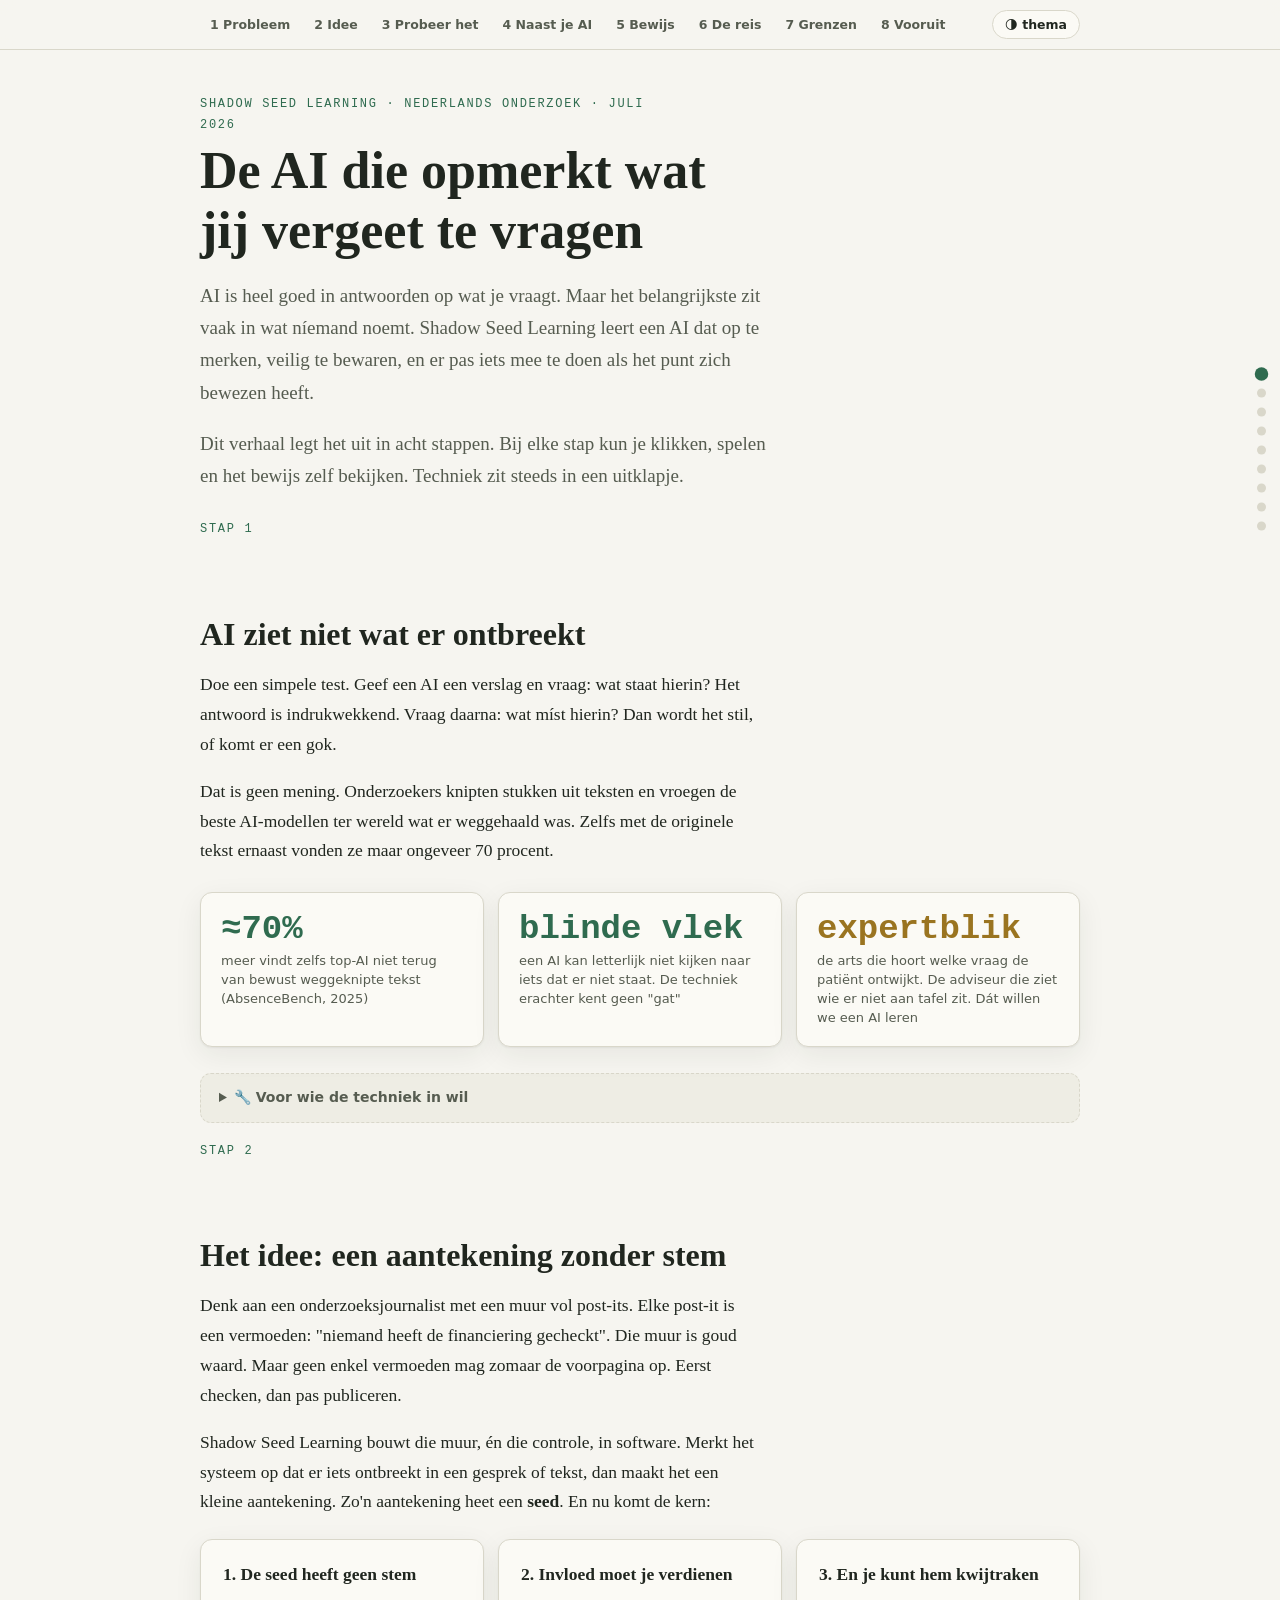
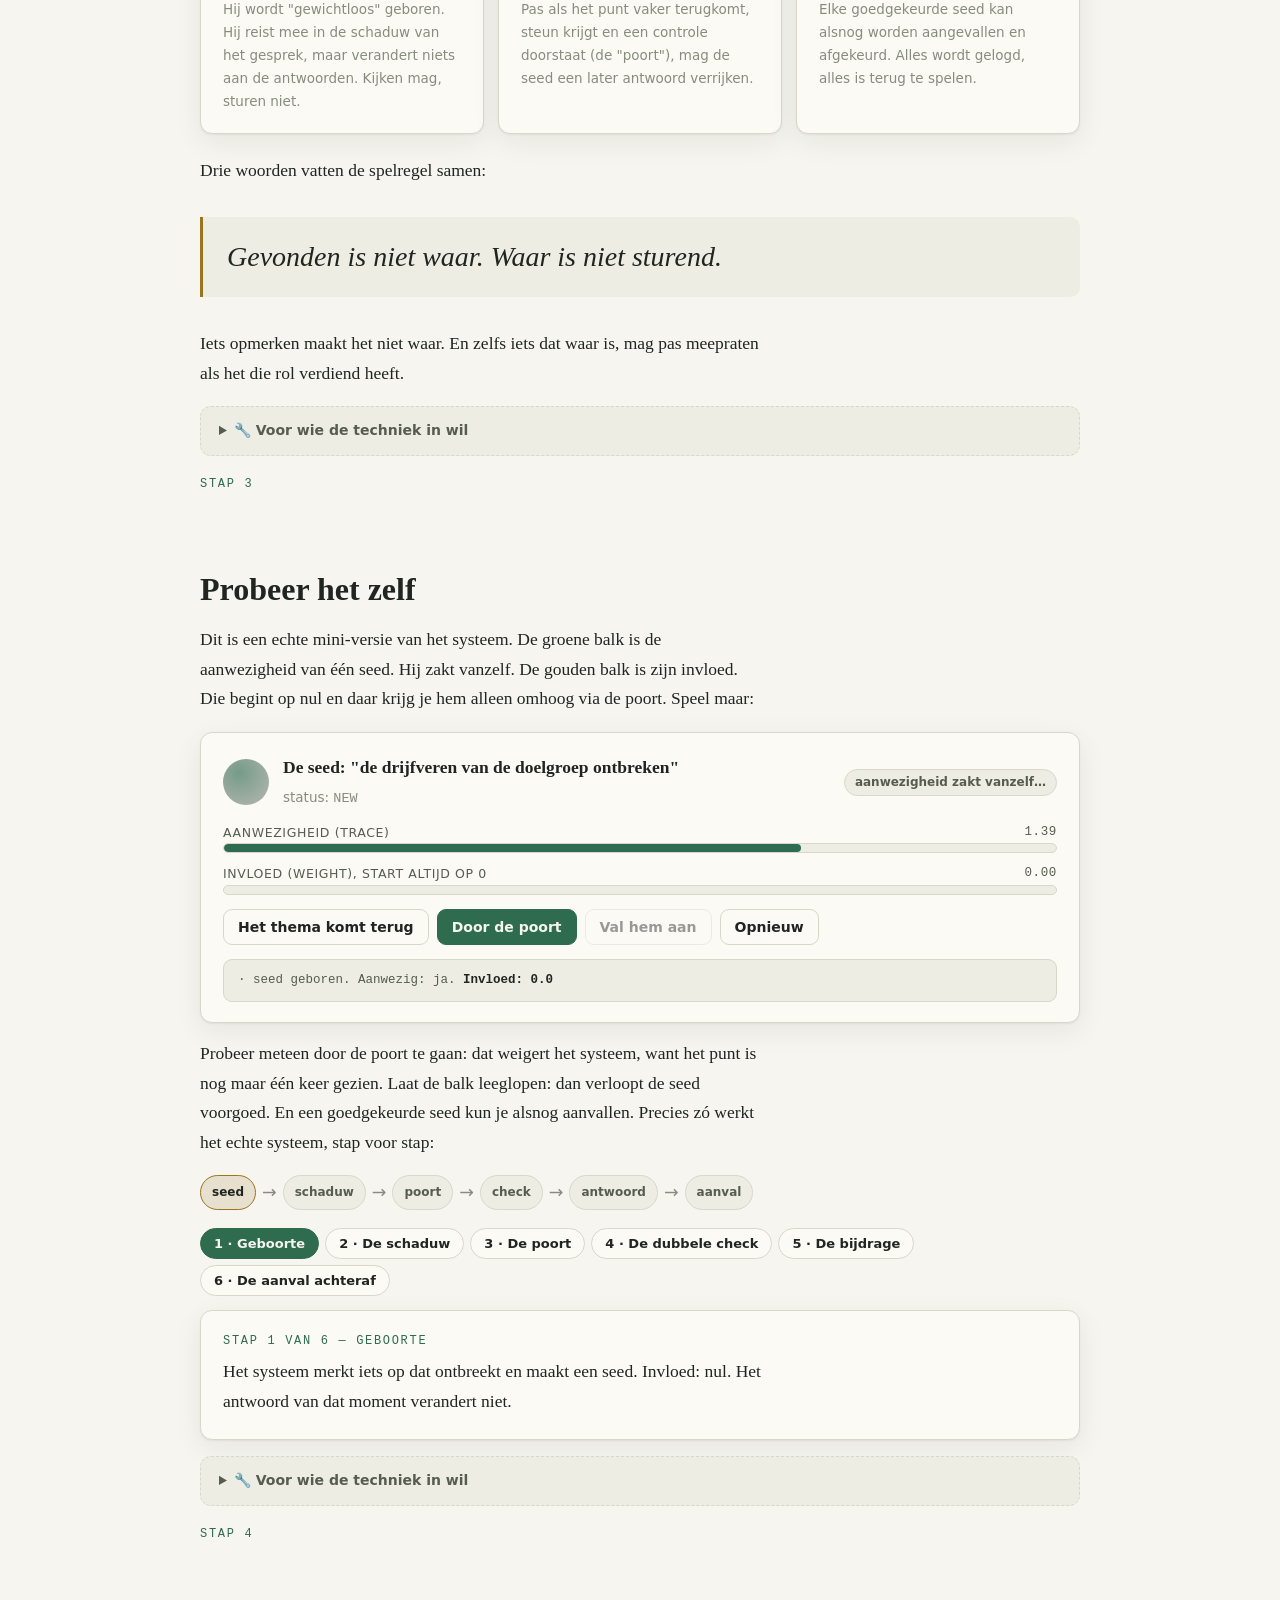
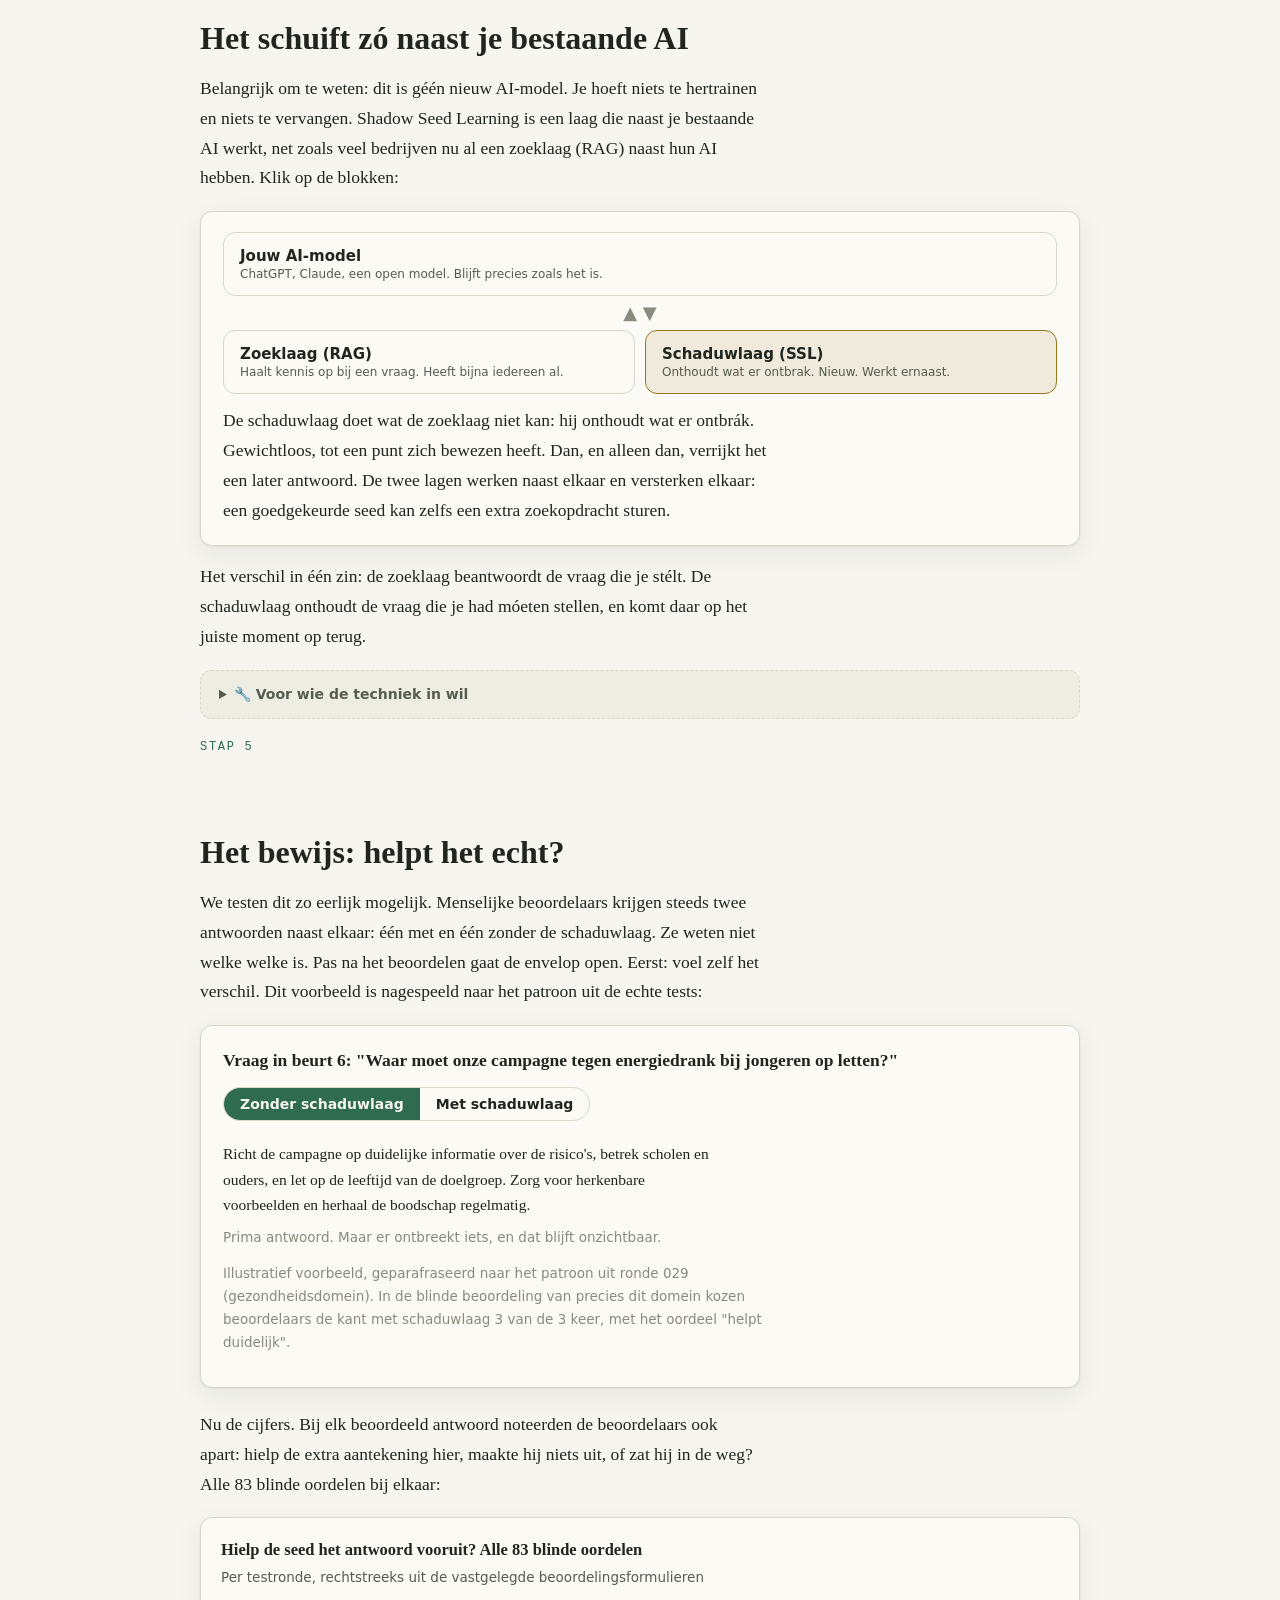
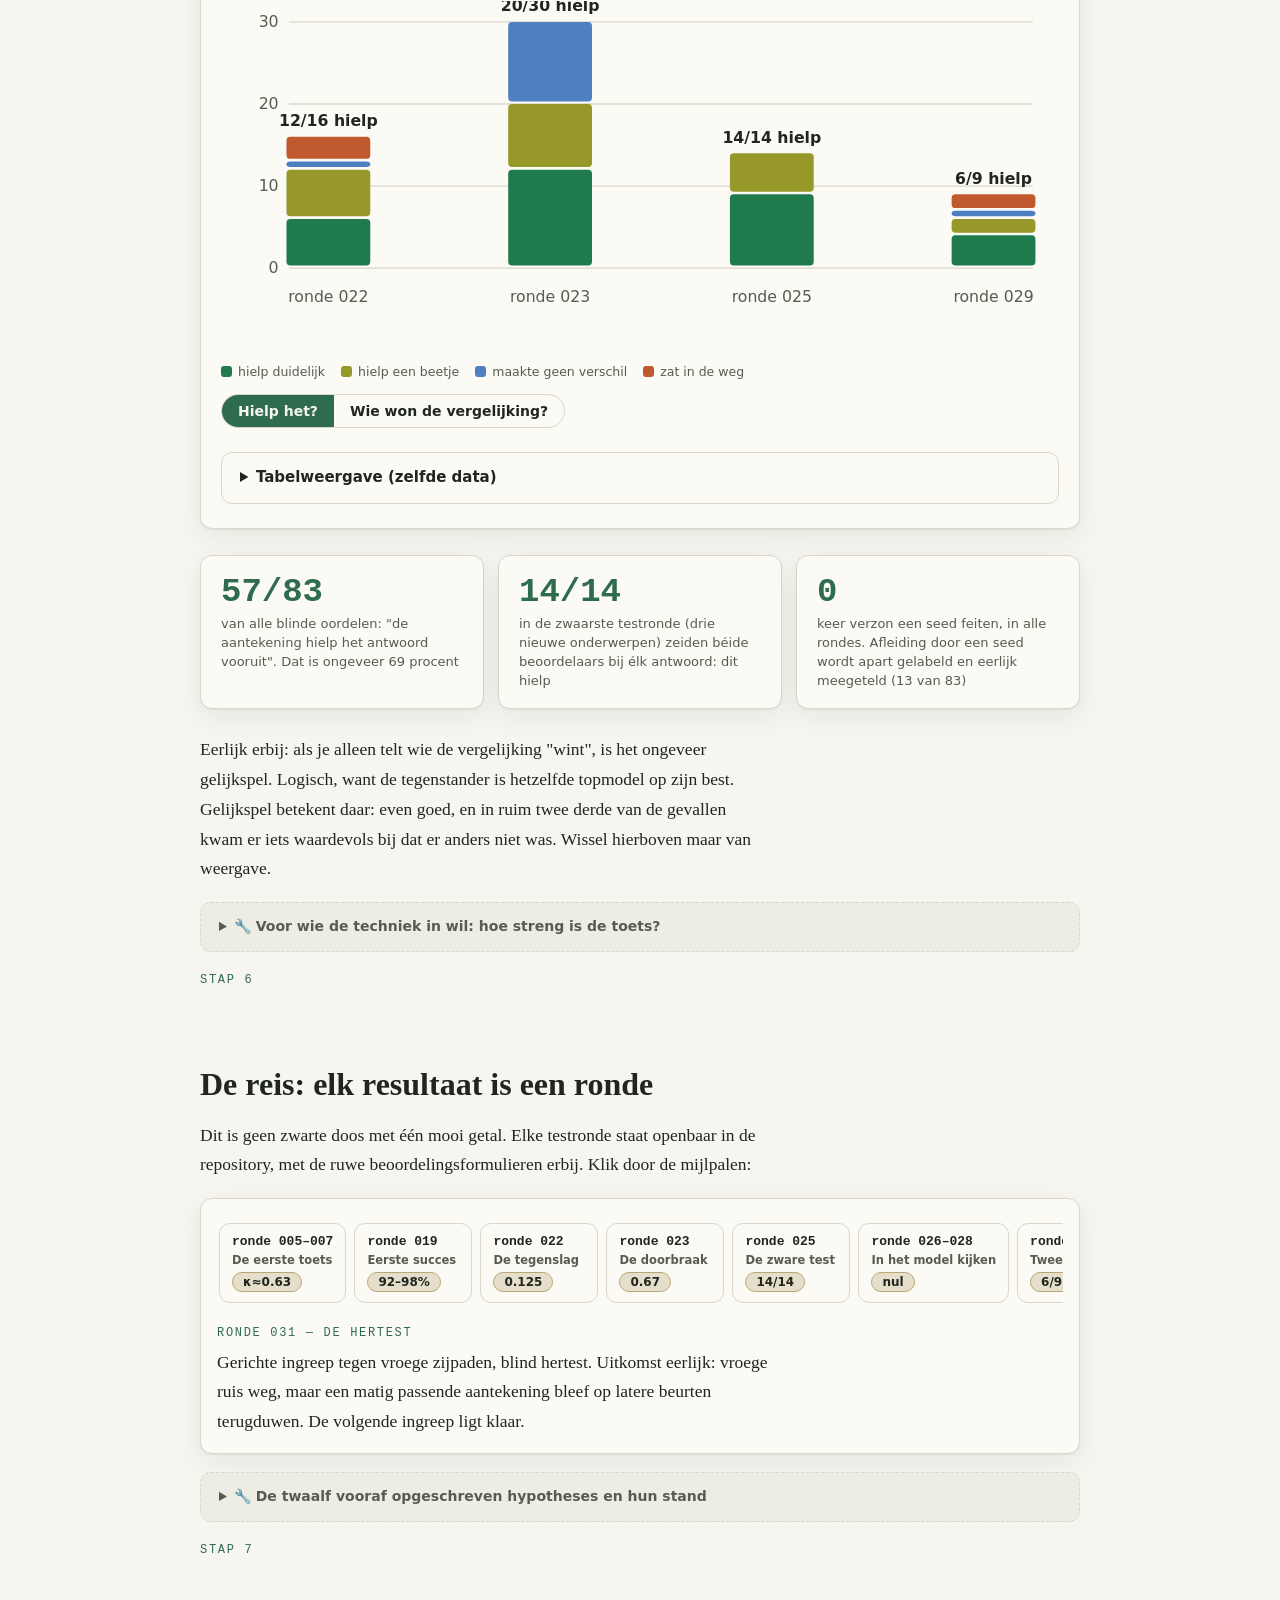
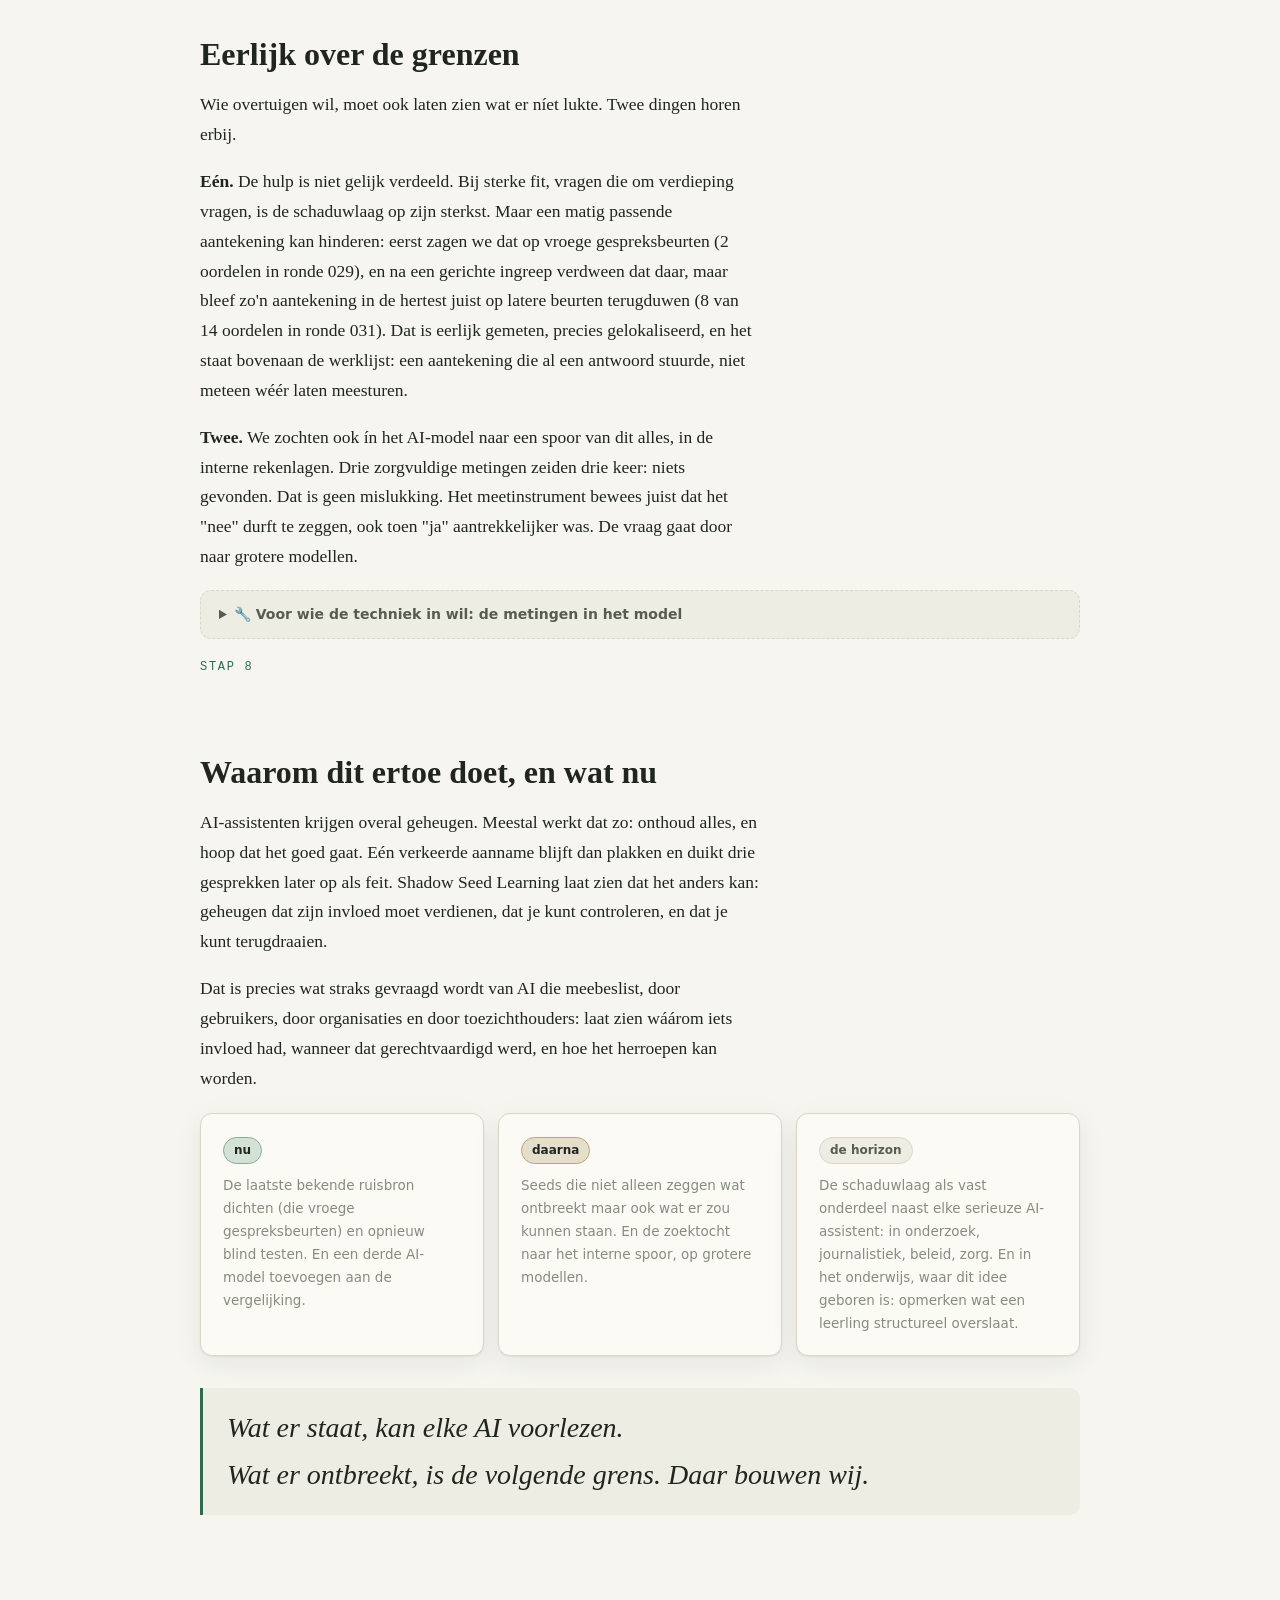
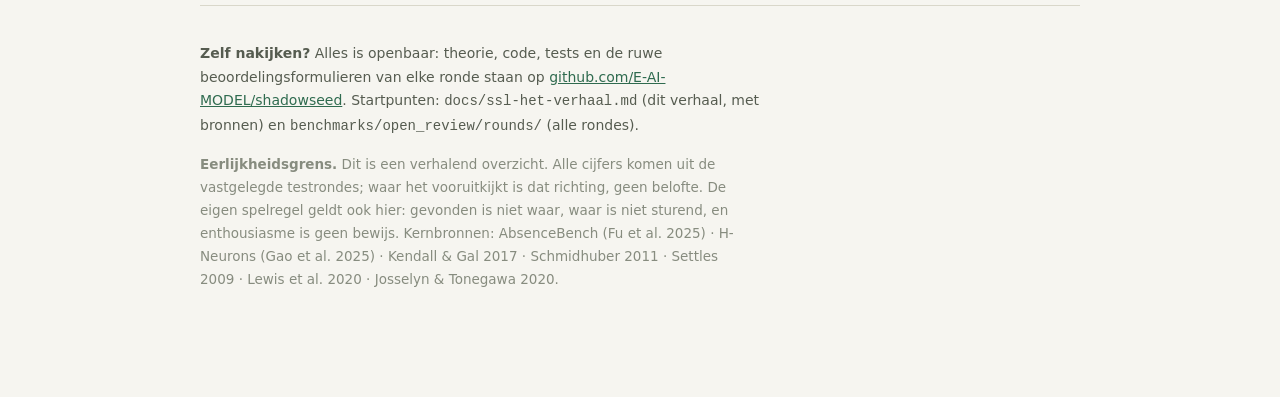
==== commit df298209: "Round 031 verdict: hertest niet geslaagd - eerlijk verwerkt op twee assen Beide blinde sheets gecomm" ====
--- a/verhaal.html
+++ b/verhaal.html
@@ -377,11 +377,11 @@
   </div>
   <p style="margin-top:22px">Nu de cijfers. Bij elk beoordeeld antwoord noteerden de beoordelaars
   ook apart: hielp de extra aantekening hier, maakte hij niets uit, of zat hij in de weg?
-  Alle 69 blinde oordelen bij elkaar:</p>
+  Alle 83 blinde oordelen bij elkaar:</p>
   <div class="card chartcard" id="assenkaart">
-    <h4 id="askop">Hielp de seed het antwoord vooruit? Alle 69 blinde oordelen</h4>
+    <h4 id="askop">Hielp de seed het antwoord vooruit? Alle 83 blinde oordelen</h4>
     <p class="chartsub" id="assub">Per testronde, rechtstreeks uit de vastgelegde beoordelingsformulieren</p>
-    <div class="scroll"><svg id="aschart" viewBox="0 0 640 260" width="100%" role="img" aria-label="Gestapelde staven per ronde met de oordelen"></svg></div>
+    <div class="scroll"><svg id="aschart" viewBox="0 0 640 260" width="100%" role="img" aria-label="Gestapelde staven per ronde met de oordelen, rounds 022 tot en met 031"></svg></div>
     <div class="legend" id="aslegend"></div>
     <div class="toggle sans" role="group" aria-label="kies weergave" style="margin-top:10px">
       <button id="as-seed" aria-pressed="true">Hielp het?</button>
@@ -391,16 +391,16 @@
       <div class="scroll"><table class="num" id="astabel"></table></div></details>
   </div>
   <div class="tiles">
-    <div class="tile"><span class="big num">52/69</span><small>van alle blinde oordelen: "de aantekening
-      hielp het antwoord vooruit". Dat is ongeveer 75 procent</small></div>
+    <div class="tile"><span class="big num">57/83</span><small>van alle blinde oordelen: "de aantekening
+      hielp het antwoord vooruit". Dat is ongeveer 69 procent</small></div>
     <div class="tile"><span class="big num">14/14</span><small>in de zwaarste testronde (drie nieuwe
       onderwerpen) zeiden béide beoordelaars bij élk antwoord: dit hielp</small></div>
-    <div class="tile"><span class="big num">0</span><small>keer verzon een seed iets. De strikte
-      controles op verzinsels bleven in alle rondes schoon</small></div>
+    <div class="tile"><span class="big num">0</span><small>keer verzon een seed feiten, in alle rondes.
+      Afleiding door een seed wordt apart gelabeld en eerlijk meegeteld (13 van 83)</small></div>
   </div>
   <p>Eerlijk erbij: als je alleen telt wie de vergelijking "wint", is het ongeveer gelijkspel.
   Logisch, want de tegenstander is hetzelfde topmodel op zijn best. Gelijkspel betekent daar:
-  even goed, en in driekwart van de gevallen kwam er iets waardevols bij dat er anders niet was.
+  even goed, en in ruim twee derde van de gevallen kwam er iets waardevols bij dat er anders niet was.
   Wissel hierboven maar van weergave.</p>
   <details class="tech"><summary>🔧 Voor wie de techniek in wil: hoe streng is de toets?</summary>
     <p>Blinde A/B-reviews met antwoordsleutel in quarantaine tot na de scoring; de ontsleuteling wordt
@@ -436,10 +436,13 @@
   <p class="eyebrow">Stap 7</p>
   <h2>Eerlijk over de grenzen</h2>
   <p>Wie overtuigen wil, moet ook laten zien wat er níet lukte. Twee dingen horen erbij.</p>
-  <p><b>Eén.</b> De hulp is niet gelijk verdeeld. Bij vragen die om verdieping vragen is de
-  schaduwlaag op zijn sterkst. Op de allereerste beurten van een gesprek kan een seed het
-  antwoord soms een zijpad op sturen. Dat gebeurde 2 keer in 69 oordelen, het is precies
-  gelokaliseerd, en het staat bovenaan de werklijst.</p>
+  <p><b>Eén.</b> De hulp is niet gelijk verdeeld. Bij sterke fit, vragen die om verdieping
+  vragen, is de schaduwlaag op zijn sterkst. Maar een matig passende aantekening kan hinderen:
+  eerst zagen we dat op vroege gespreksbeurten (2 oordelen in ronde 029), en na een gerichte
+  ingreep verdween dat daar, maar bleef zo'n aantekening in de hertest juist op latere beurten
+  terugduwen (8 van 14 oordelen in ronde 031). Dat is eerlijk gemeten, precies gelokaliseerd,
+  en het staat bovenaan de werklijst: een aantekening die al een antwoord stuurde, niet meteen
+  wéér laten meesturen.</p>
   <p><b>Twee.</b> We zochten ook ín het AI-model naar een spoor van dit alles, in de interne
   rekenlagen. Drie zorgvuldige metingen zeiden drie keer: niets gevonden. Dat is geen mislukking.
   Het meetinstrument bewees juist dat het "nee" durft te zeggen, ook toen "ja" aantrekkelijker was.
@@ -608,14 +611,14 @@
  ["B","Werkt het op vaste casussen?","Bruikbaar","Bewust smal gehouden: regressie en kleine benchmark."],
  ["C","Zijn gevonden seeds goed op onbekende tekst?","Gemengd","Relevant, maar soms triviaal. Gevonden is niet automatisch waardevol."],
  ["D","Houdt de poort misleidend lokaas tegen?","Eerste echte evidence","De poort verslaat zwakkere promotie-regels op een adversarial set."],
- ["E","Maken goedgekeurde seeds antwoorden beter?","~75% helpt","52 van 69 blinde oordelen zeggen: dit hielp. Head-to-head is het gelijkspel tegen hetzelfde topmodel."],
+ ["E","Maken goedgekeurde seeds antwoorden beter?","~69% helpt","57 van 83 blinde oordelen zeggen: dit hielp. Head-to-head is het gelijkspel tegen hetzelfde topmodel; matig passende seeds die blijven terugduwen zijn de gemeten zwakte."],
  ["F","Werkt het ook buiten de bekende onderwerpen?","Voorzichtig positief","Gerepliceerd over twee AI-modellen; op het tweede model voorlopig (één beoordelingsformulier vastgelegd)."],
  ["G","Zit er een spoor in het model zelf?","Drie keer nee","Drie zorgvuldige nulmetingen tot en met een Nederlandstalig model. De vraag gaat door naar grotere modellen."]];
 var ld=$("ladder");
 lagen.forEach(function(l){
   var d=document.createElement("div");d.className="rij";
   d.innerHTML="<button aria-expanded='false'><span class='lt'>"+l[0]+"</span><span class='vraag'>"+l[1]+
-    "</span><span class='pill "+(l[2]==="Sterk"||l[2]==="Voorzichtig positief"?"groen":l[2]==="~75% helpt"?"goud":"grijs")+"'>"+l[2]+
+    "</span><span class='pill "+(l[2]==="Sterk"||l[2]==="Voorzichtig positief"?"groen":l[2]==="~69% helpt"?"goud":"grijs")+"'>"+l[2]+
     "</span></button><div class='body'>"+l[3]+"</div>";
   d.querySelector("button").addEventListener("click",function(){
     var open=d.classList.toggle("open");this.setAttribute("aria-expanded",open)});
@@ -631,7 +634,7 @@
 function drawAgree(){
   var svg=$("agree");if(!svg)return;svg.innerHTML="";
   var W=640,H=240,L=52,R=20,T=18,B=42;
-  var pts=[["022",0.125,"verdeeld: oneens op 7 van de 8"],["023",0.67,"na de gebruiksregel: ruis vrijwel weg"],["025",0.71,"zwaarste ronde: hoogste overeenstemming"]];
+  var pts=[["022",0.125,"verdeeld: oneens op 7 van de 8"],["023",0.67,"na de gebruiksregel: ruis vrijwel weg"],["025",0.71,"zwaarste ronde: hoogste overeenstemming"],["031",0.43,"hertest: reviewers weer verdeeld; de les staat in stap 7"]];
   var x=function(i){return L+i*(W-L-R)/(pts.length-1)};
   var y=function(v){return T+(1-v)*(H-T-B)};
   var g="";
@@ -662,13 +665,14 @@
  ["022","verdeeld","beoordelaars te zeer oneens voor een uitslag",null],
  ["023","≈0.40","iets vaker koos men het antwoord zonder schaduwlaag",0.40],
  ["025","4 van 7","consensus voor de schaduwlaag-kant, 1 voor de andere, 2 verdeeld",0.57],
- ["029","gelijkspel","4 tegen 4, met 1 onbeslist",0.50]];
+ ["029","gelijkspel","4 tegen 4, met 1 onbeslist",0.50],
+ ["031","verdeeld","r1 gelijkspel (3-3-1), r2 koos 6 van 7 keer de andere kant; overeenstemming 0.43",null]];
 var curAs="seed";
 function drawAs(){
   var svg=$("aschart");svg.innerHTML="";var W=640,H=260,L=52,R=20,T=16,B=56;
   var cols=[css('--c1'),css('--c2'),css('--c3'),css('--c4')], leg=$("aslegend"), tb=$("astabel");
   if(curAs==="seed"){
-    $("askop").textContent="Hielp de seed het antwoord vooruit? Alle 69 blinde oordelen";
+    $("askop").textContent="Hielp de seed het antwoord vooruit? Alle 83 blinde oordelen";
     $("assub").textContent="Per testronde, rechtstreeks uit de vastgelegde beoordelingsformulieren";
     var maxN=30, bw=64, x=function(i){return L+30+i*(W-L-R-60)/(seedData.length-1)-bw/2};
     var y=function(v){return T+(1-v/maxN)*(H-T-B)};
@@ -693,7 +697,7 @@
     leg.innerHTML=seedCats.map(function(c,i){return "<span><i style='background:"+cols[i]+"'></i>"+c+"</span>"}).join("");
     tb.innerHTML="<thead><tr><th>Ronde</th>"+seedCats.map(function(c){return "<th>"+c+"</th>"}).join("")+"<th>Totaal</th></tr></thead><tbody>"+
       seedData.map(function(r){return "<tr><td>"+r[0]+"</td><td>"+r[1]+"</td><td>"+r[2]+"</td><td>"+r[3]+"</td><td>"+r[4]+"</td><td>"+(r[1]+r[2]+r[3]+r[4])+"</td></tr>"}).join("")+
-      "<tr><td><b>Totaal</b></td><td><b>31</b></td><td><b>21</b></td><td><b>12</b></td><td><b>5</b></td><td><b>69</b></td></tr></tbody>";
+      "<tr><td><b>Totaal</b></td><td><b>33</b></td><td><b>24</b></td><td><b>13</b></td><td><b>13</b></td><td><b>83</b></td></tr></tbody>";
   }else{
     $("askop").textContent="Wie won de vergelijking? Head-to-head tegen hetzelfde topmodel";
     $("assub").textContent="Beoordelaars moesten kiezen, ook als beide antwoorden goed waren. 0.5 betekent hier: even goed";
@@ -756,7 +760,8 @@
  ["025","De zware test","14/14","Drie totaal nieuwe onderwerpen. Beide beoordelaars zeggen bij elk antwoord: dit hielp. Alle strikvragen gaan naar de schaduwlaag-kant."],
  ["026–028","In het model kijken","nul","Een meetinstrument voor sporen in de interne rekenlagen. Het rapporteert eerlijk: niets gevonden op kleine modellen."],
  ["029","Tweede AI-model","6/9","Herhaling op een ander topmodel. De hulp blijft (6 van 9, gezondheidsdomein 3 van 3). De zijpaden zitten op vroege beurten en zijn gelokaliseerd."],
- ["030","De Nederlandse meting","p 0.206","Nederlandstalig model, 24 testgevallen, veel scherpere meetlat. Opnieuw eerlijk: geen intern spoor. De vraag gaat door naar grotere modellen."]];
+ ["030","De Nederlandse meting","p 0.206","Nederlandstalig model, 24 testgevallen, veel scherpere meetlat. Opnieuw eerlijk: geen intern spoor. De vraag gaat door naar grotere modellen."],
+ ["031","De hertest","5/14","Gerichte ingreep tegen vroege zijpaden, blind hertest. Uitkomst eerlijk: vroege ruis weg, maar een matig passende aantekening bleef op latere beurten terugduwen. De volgende ingreep ligt klaar."]];
 var tl=$("tl");
 mijlpalen.forEach(function(m,i){
   var b=document.createElement("button");b.setAttribute("role","tab");
@@ -766,7 +771,7 @@
   [].forEach.call(tl.children,function(b,j){b.setAttribute("aria-selected",j===i)});
   var m=mijlpalen[i];
   $("tlpane").innerHTML="<p class='eyebrow' style='margin:10px 0 4px'>ronde "+m[0]+" — "+m[1]+"</p><p style='margin:0'>"+m[3]+"</p>";}
-setTL(3);
+setTL(8);
 
 /* ---------- hypotheses ---------- */
 var hypos=[
@@ -775,7 +780,7 @@
  ["H3","Herkenning versterkt","Vaker herkende seeds zijn bij goedkeuring nuttiger dan willekeurige.","Het systeem bouwt hierop en werkt op veilige instellingen. Eerste steun.","deels"],
  ["H4","Vergeten vermindert ruis","Het vanzelf-verlopen van seeds verlaagt het aantal valse punten.","Technisch bewaakt in de tests; nog niet als aparte blinde vergelijking gemeten.","deels"],
  ["H5","Over beurten heen is essentieel","De meerwaarde ontstaat pas over meerdere gespreksbeurten.","Precies dit is bevestigd: het mechanisme werkt over beurten heen.","gemeten"],
- ["H6","Eerst investeren, dan oogsten","De eerste beurt kost iets, latere beurten worden rijker.","Bevestigd op de hielp-het-vraag (ongeveer 75%). Head-to-head blijft het gelijkspel.","gemeten"],
+ ["H6","Eerst investeren, dan oogsten","De eerste beurt kost iets, latere beurten worden rijker.","Bevestigd op de hielp-het-vraag (ongeveer 69%). Head-to-head blijft het gelijkspel.","gemeten"],
  ["H7","Binnen en buiten het model gelijk","De externe aanpak en de modelinterne tonen dezelfde dynamiek.","Open. Drie nulmetingen op kleine modellen.","open"],
  ["H8","Vrij zoeken verslaat vaste lijstjes","Vrije detectie verslaat vooraf bedachte categorieën.","Het systeem werkt volledig vrij; de directe vergelijking is niet apart gemeten.","open"],
  ["H9","Gerichte vervolgvragen werken","Actief doorvragen op een seed geeft sneller een vollediger beeld.","Eerste evidence; de efficiëntie-claim staat nog open.","deels"],
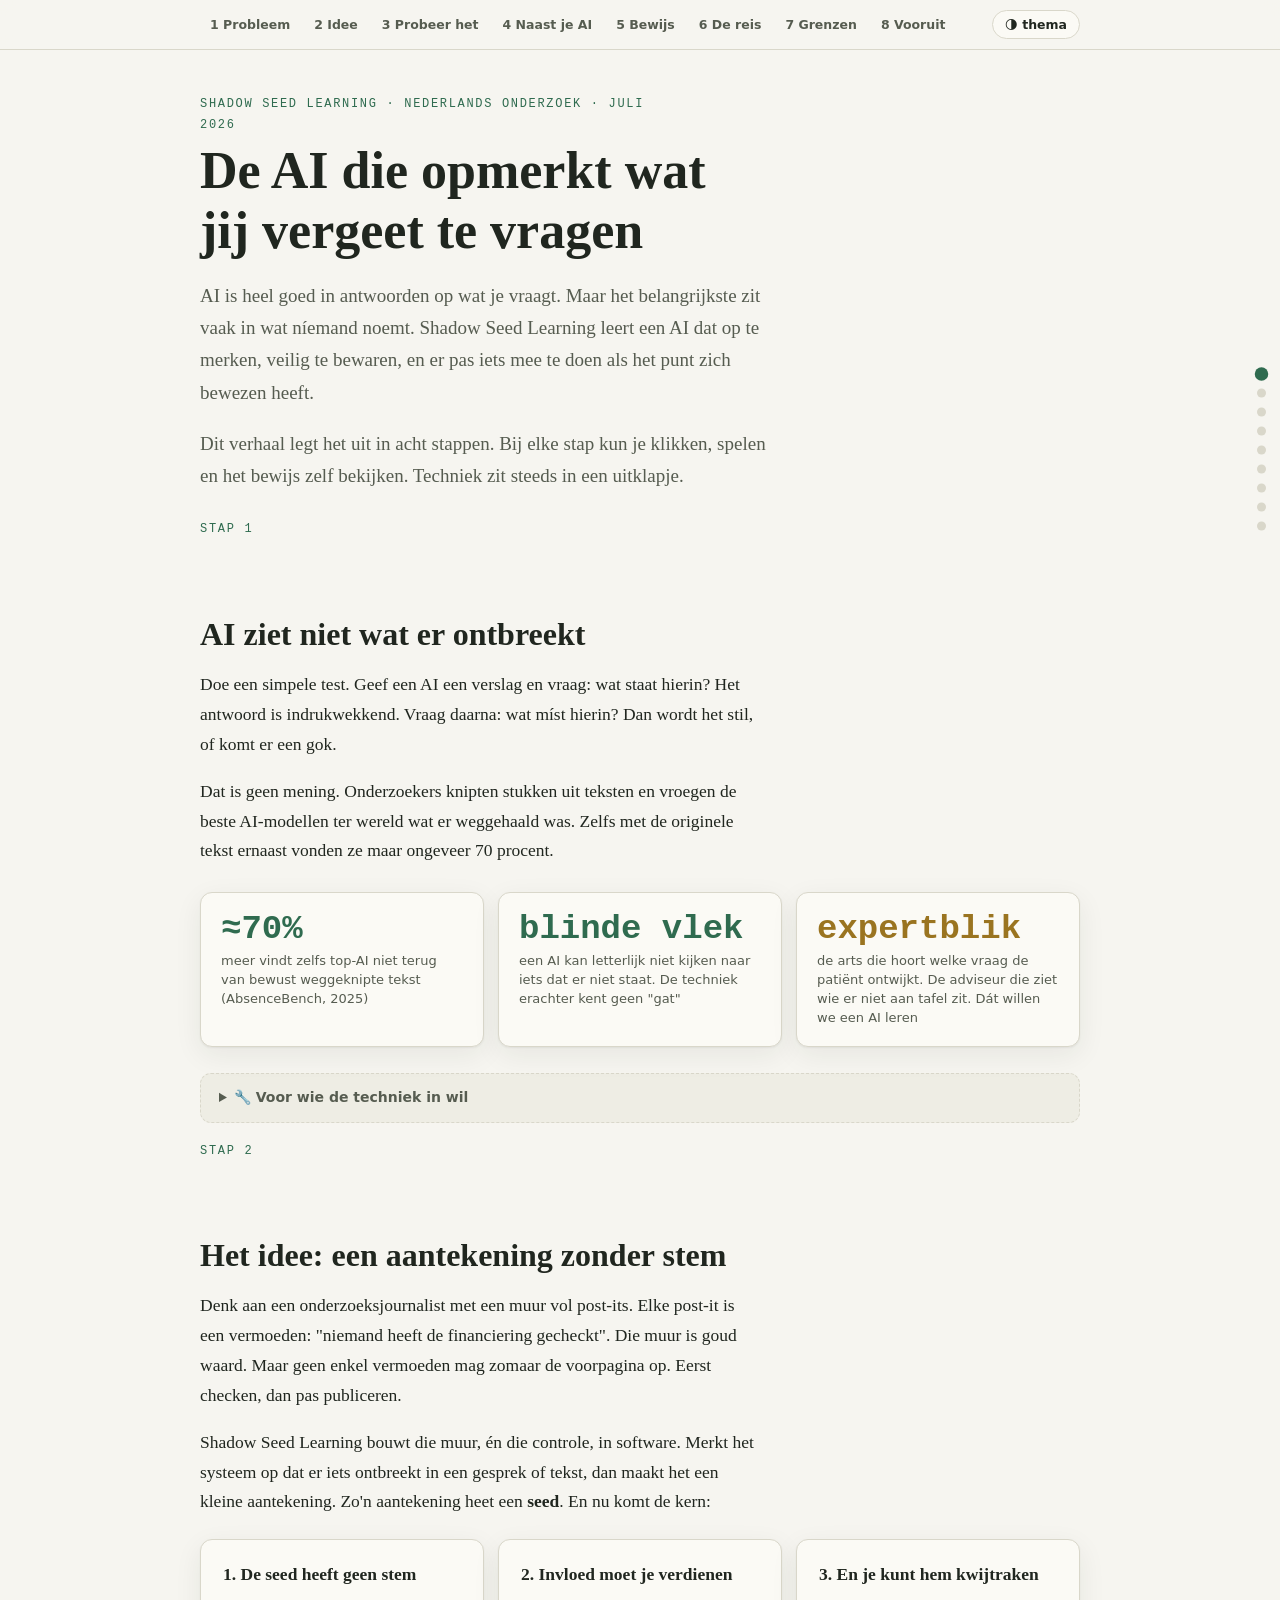
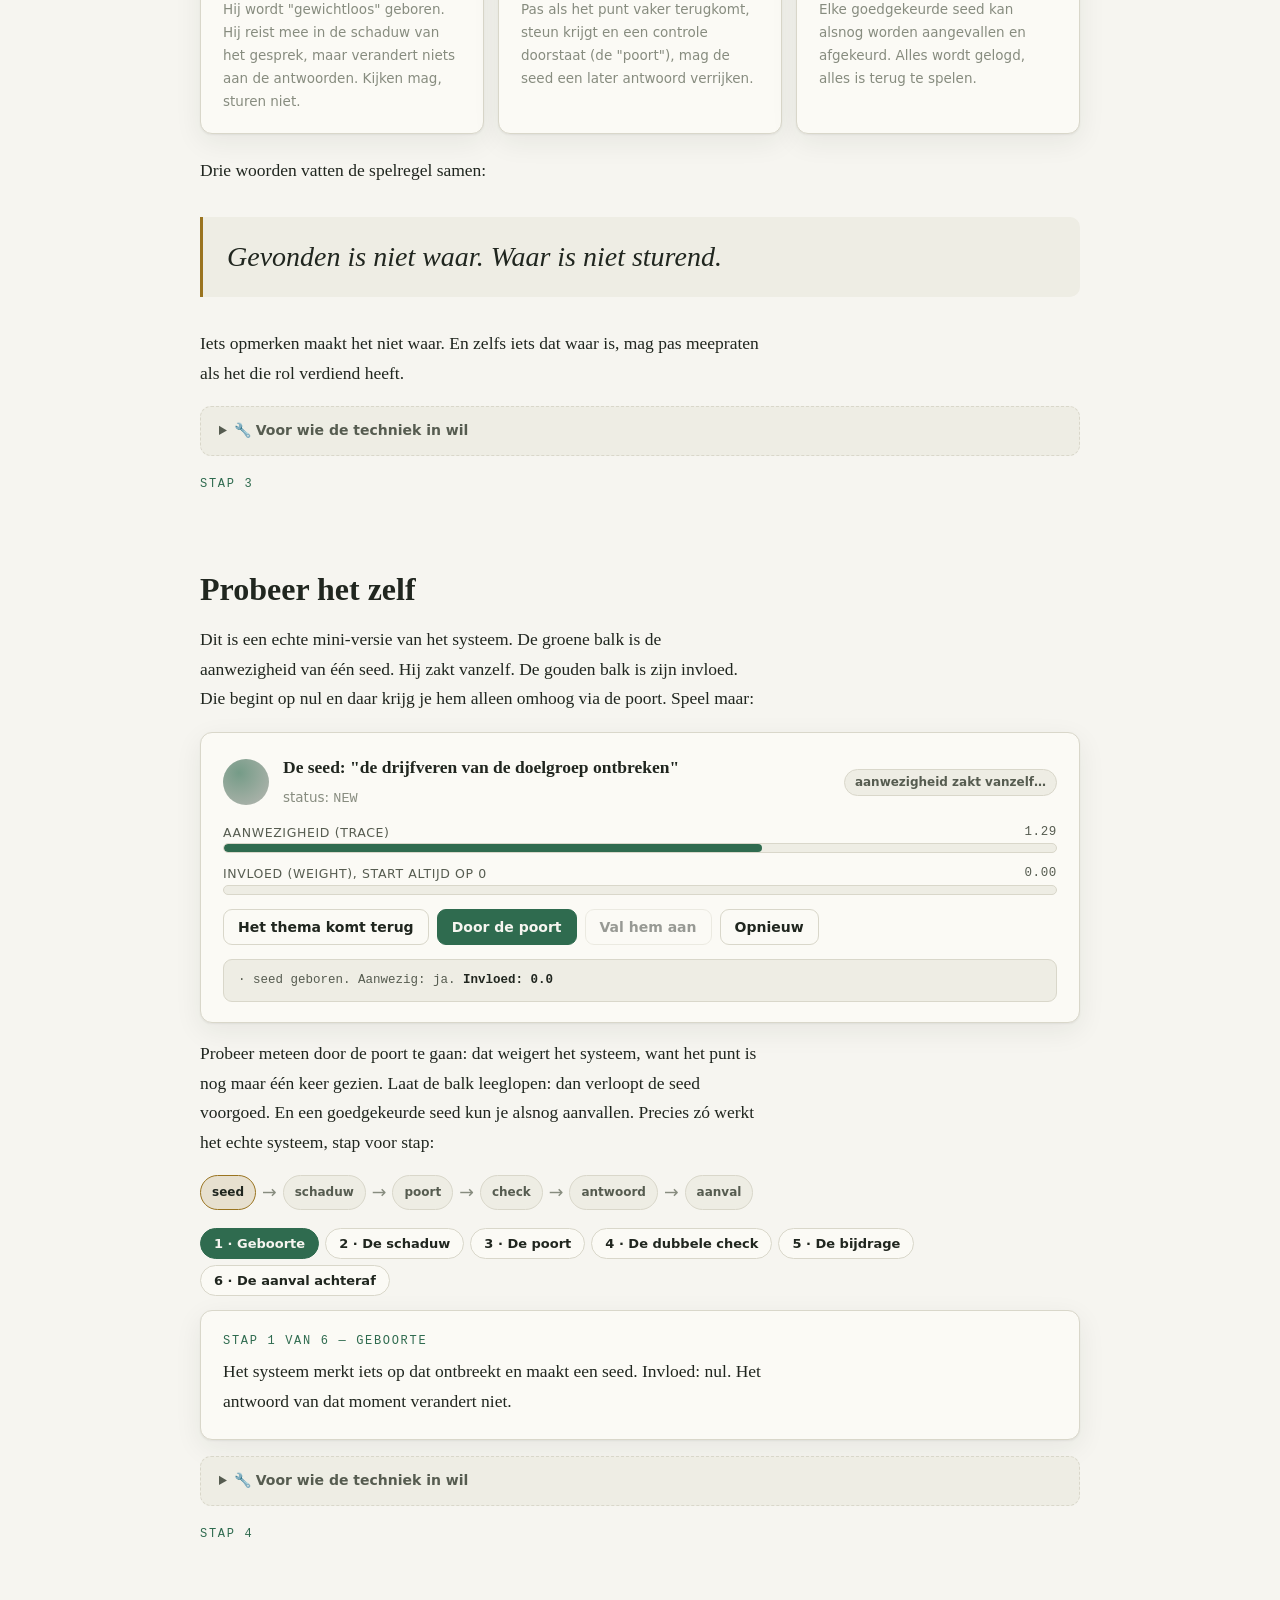
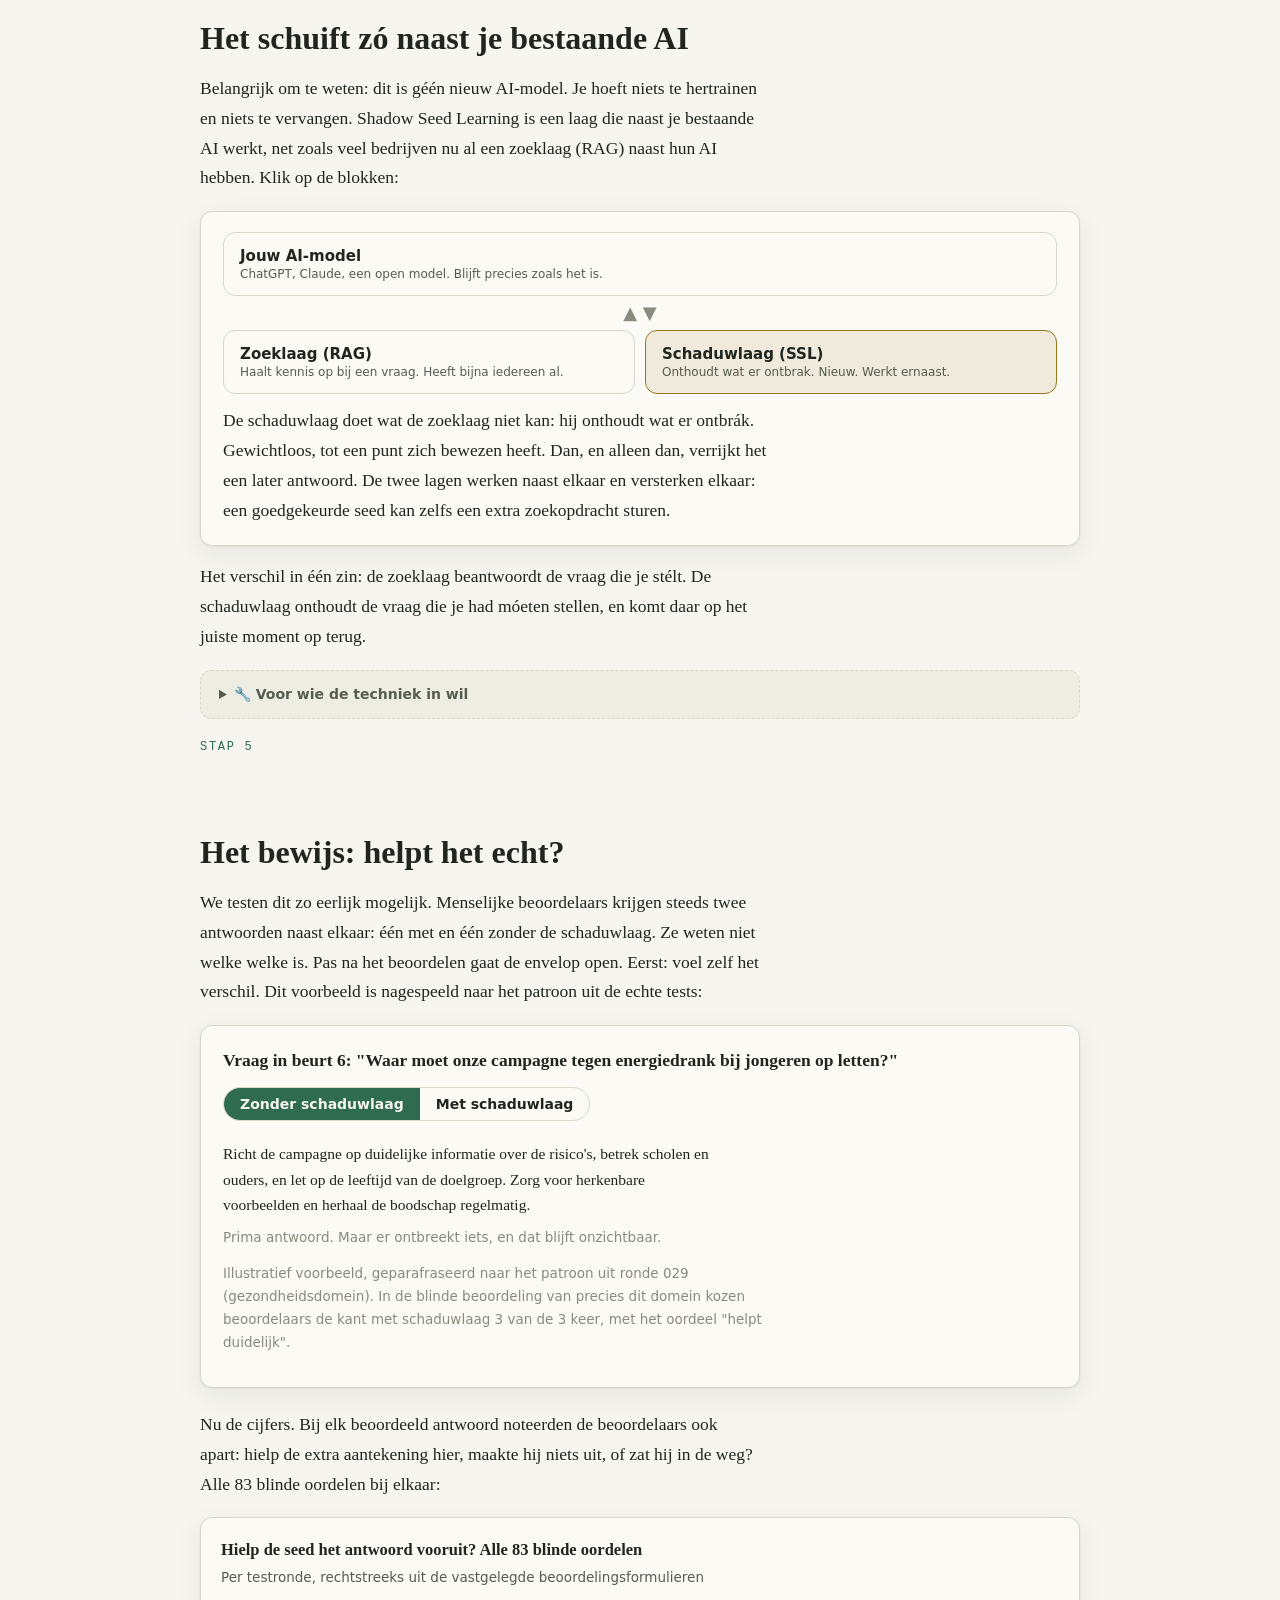
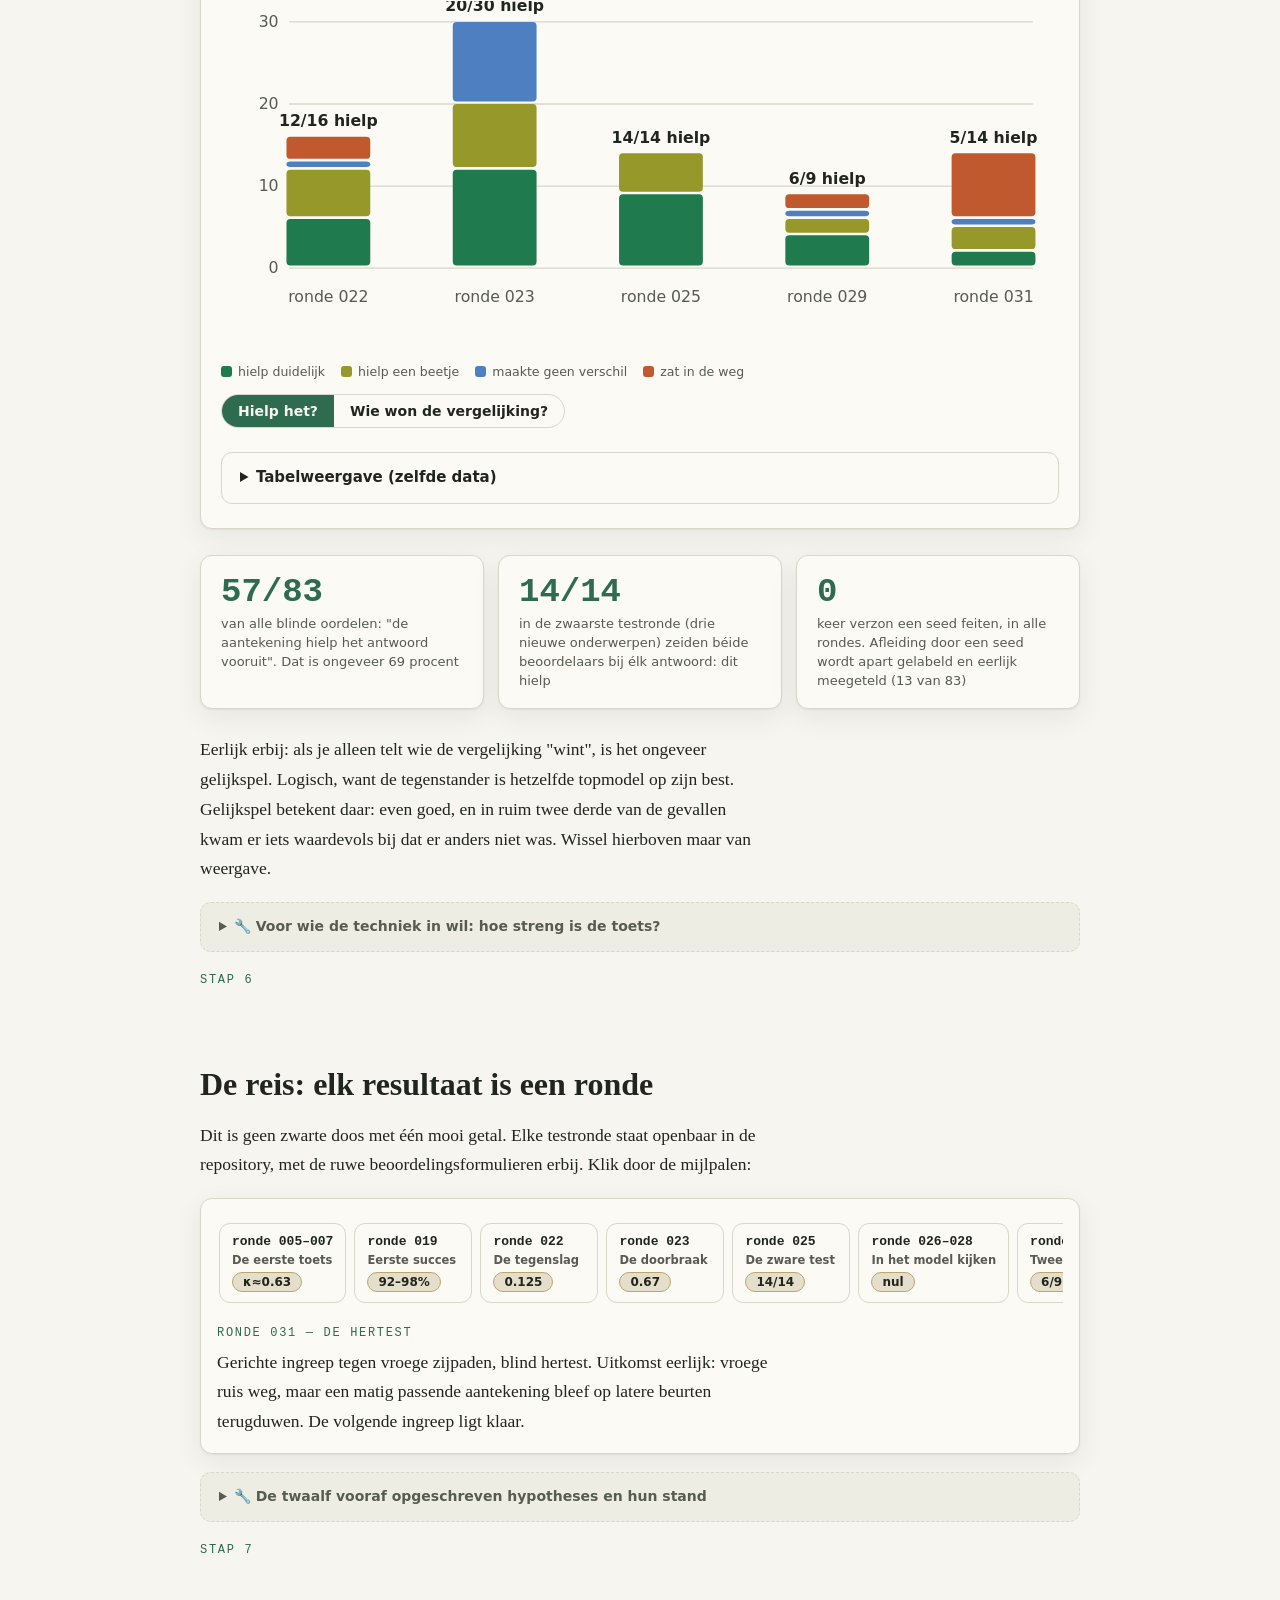
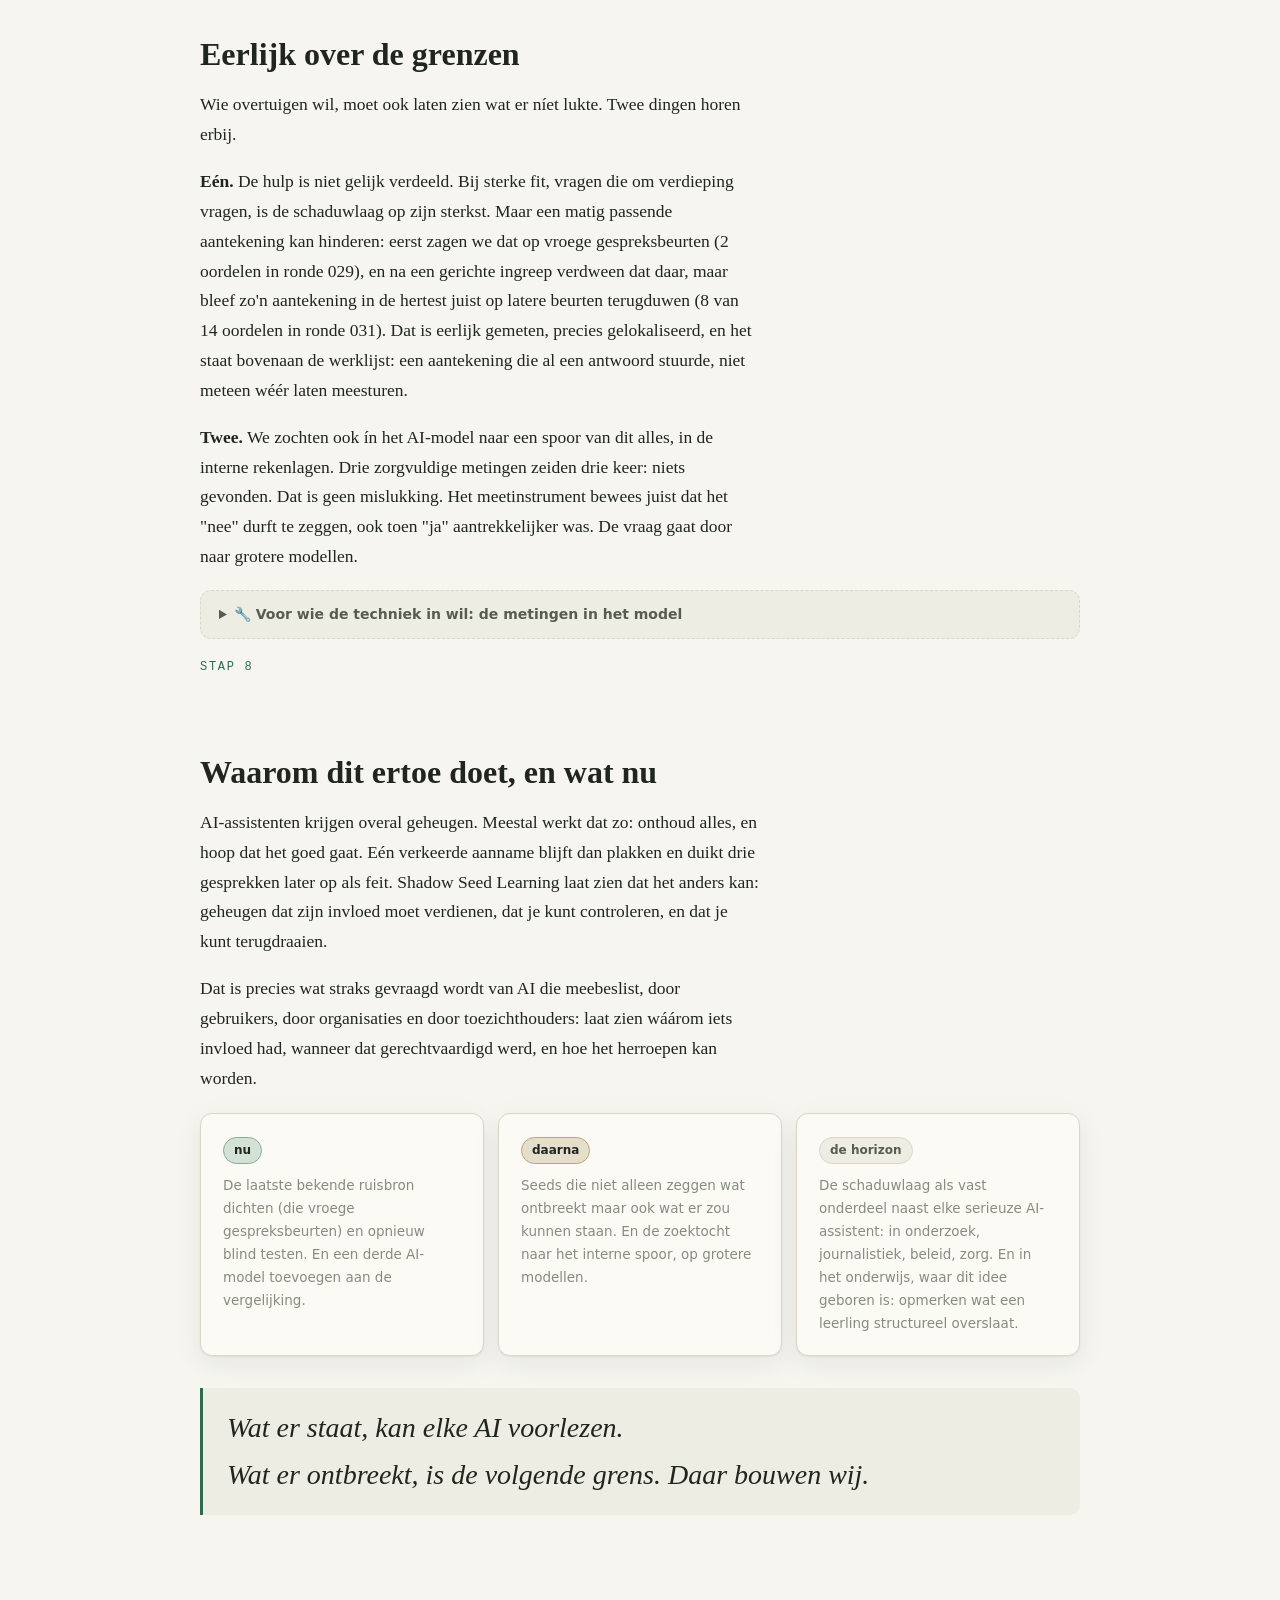
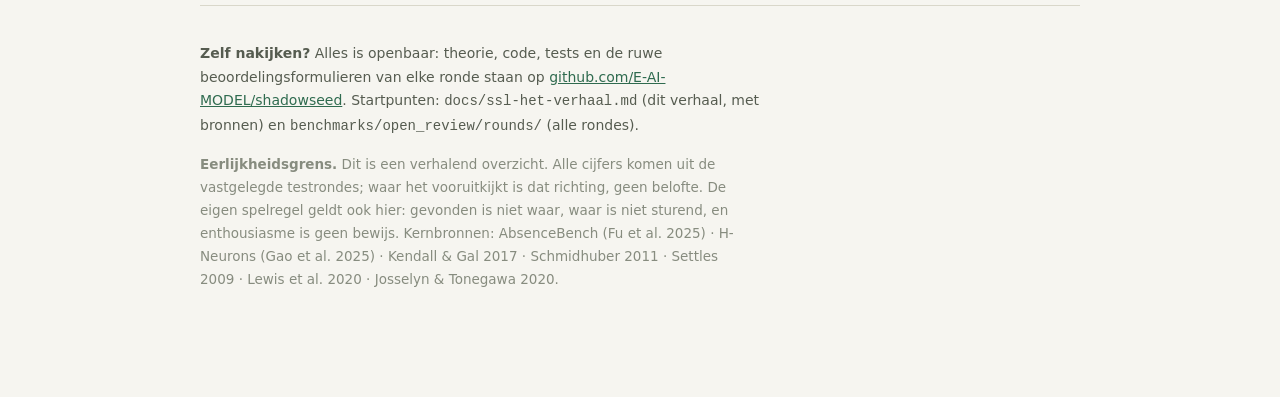
==== commit 1dfbdc15: "Verwerk codex-review: ronde 031 in seedData + totalen afgeleid uit data De 031-rij ontbrak in de gra" ====
--- a/verhaal.html
+++ b/verhaal.html
@@ -659,7 +659,8 @@
  ["022",6,6,1,3,"vóór de gebruiksregel (2 beoordelaars, 8 antwoorden)"],
  ["023",12,8,10,0,"met gebruiksregel (3 beoordelaars, 10 antwoorden)"],
  ["025",9,5,0,0,"drie nieuwe onderwerpen: 14 van 14 hielp"],
- ["029",4,2,1,2,"tweede AI-model; de 2 zijpaden zaten op vroege beurten"]];
+ ["029",4,2,1,2,"tweede AI-model; de 2 zijpaden zaten op vroege beurten"],
+ ["031",2,3,1,8,"discipline-hertest: vroege ruis weg, maar een matig passende aantekening bleef laat terugduwen"]];
 var seedCats=["hielp duidelijk","hielp een beetje","maakte geen verschil","zat in de weg"];
 var winData=[
  ["022","verdeeld","beoordelaars te zeer oneens voor een uitslag",null],
@@ -697,7 +698,9 @@
     leg.innerHTML=seedCats.map(function(c,i){return "<span><i style='background:"+cols[i]+"'></i>"+c+"</span>"}).join("");
     tb.innerHTML="<thead><tr><th>Ronde</th>"+seedCats.map(function(c){return "<th>"+c+"</th>"}).join("")+"<th>Totaal</th></tr></thead><tbody>"+
       seedData.map(function(r){return "<tr><td>"+r[0]+"</td><td>"+r[1]+"</td><td>"+r[2]+"</td><td>"+r[3]+"</td><td>"+r[4]+"</td><td>"+(r[1]+r[2]+r[3]+r[4])+"</td></tr>"}).join("")+
-      "<tr><td><b>Totaal</b></td><td><b>33</b></td><td><b>24</b></td><td><b>13</b></td><td><b>13</b></td><td><b>83</b></td></tr></tbody>";
+      (function(){var t=[0,0,0,0];seedData.forEach(function(r){for(var k=0;k<4;k++)t[k]+=r[1+k]});
+      var tot=t[0]+t[1]+t[2]+t[3];
+      return "<tr><td><b>Totaal</b></td><td><b>"+t[0]+"</b></td><td><b>"+t[1]+"</b></td><td><b>"+t[2]+"</b></td><td><b>"+t[3]+"</b></td><td><b>"+tot+"</b></td></tr></tbody>";})();
   }else{
     $("askop").textContent="Wie won de vergelijking? Head-to-head tegen hetzelfde topmodel";
     $("assub").textContent="Beoordelaars moesten kiezen, ook als beide antwoorden goed waren. 0.5 betekent hier: even goed";
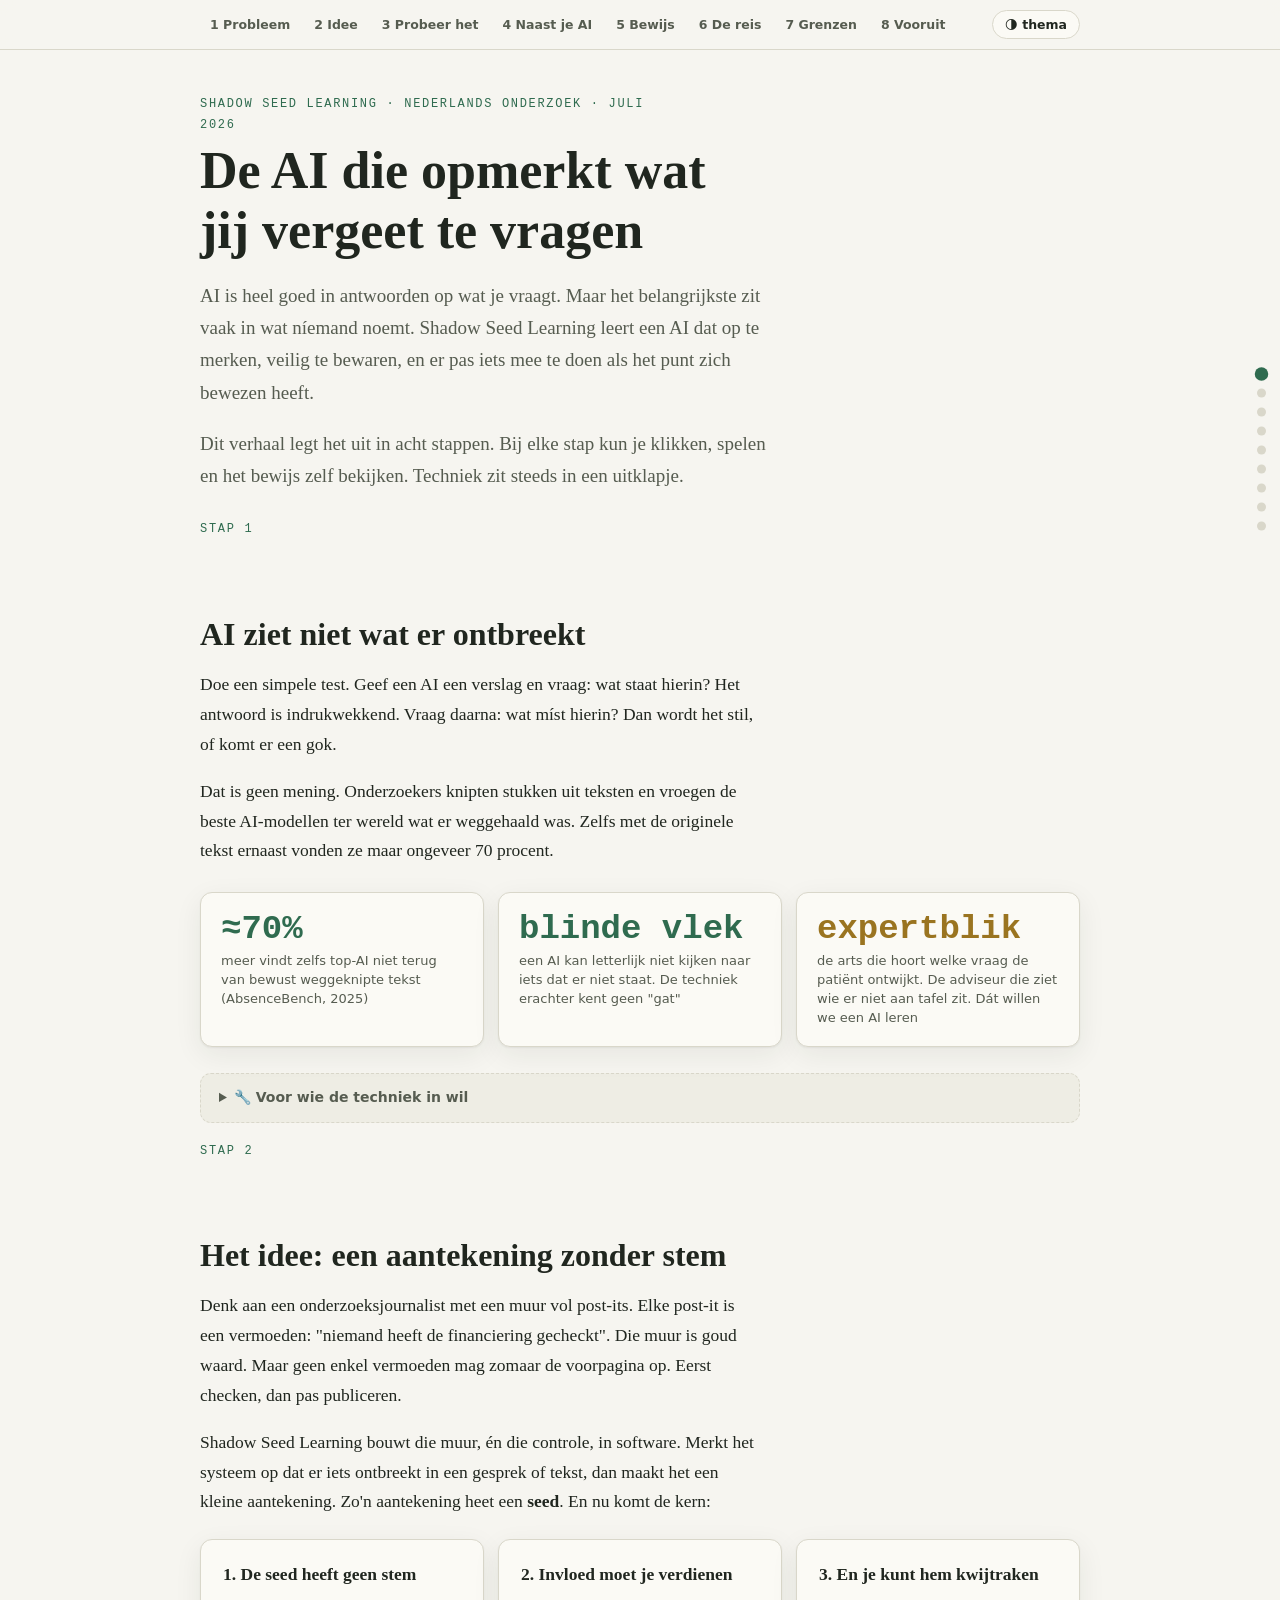
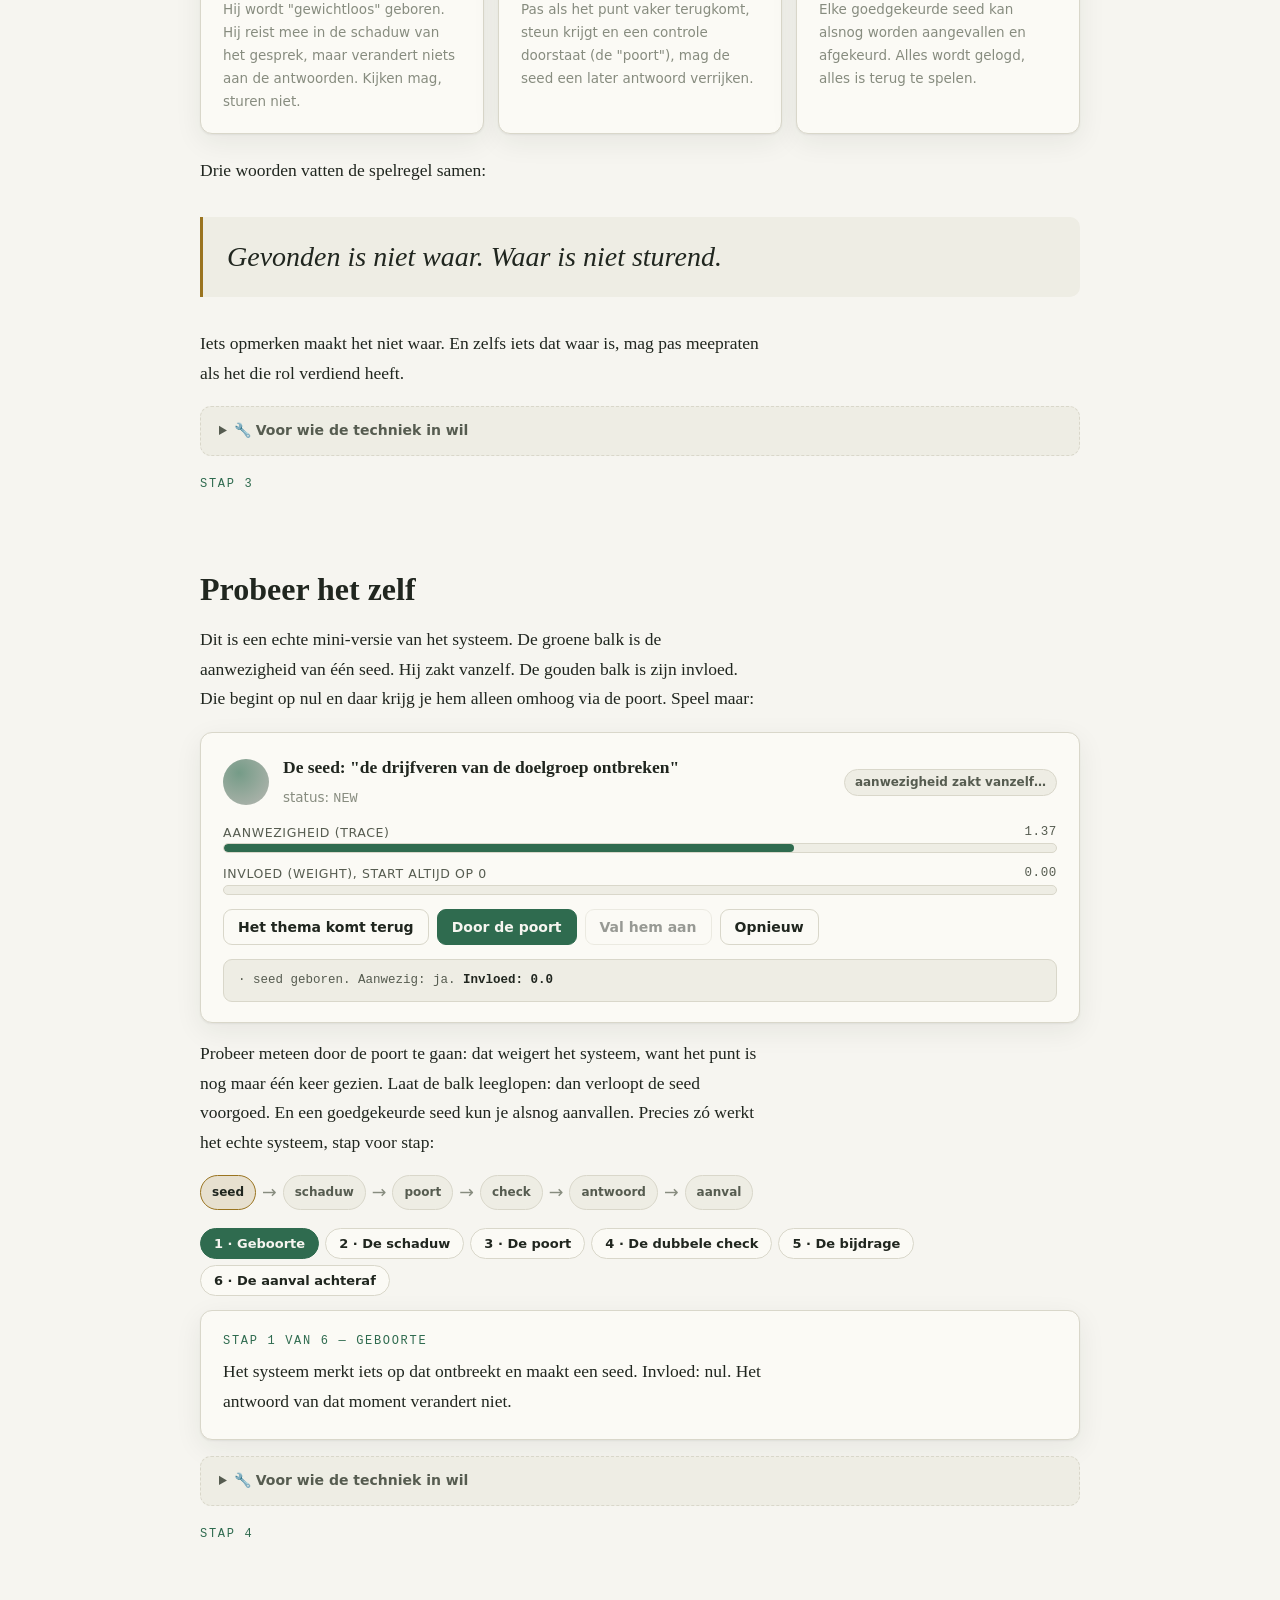
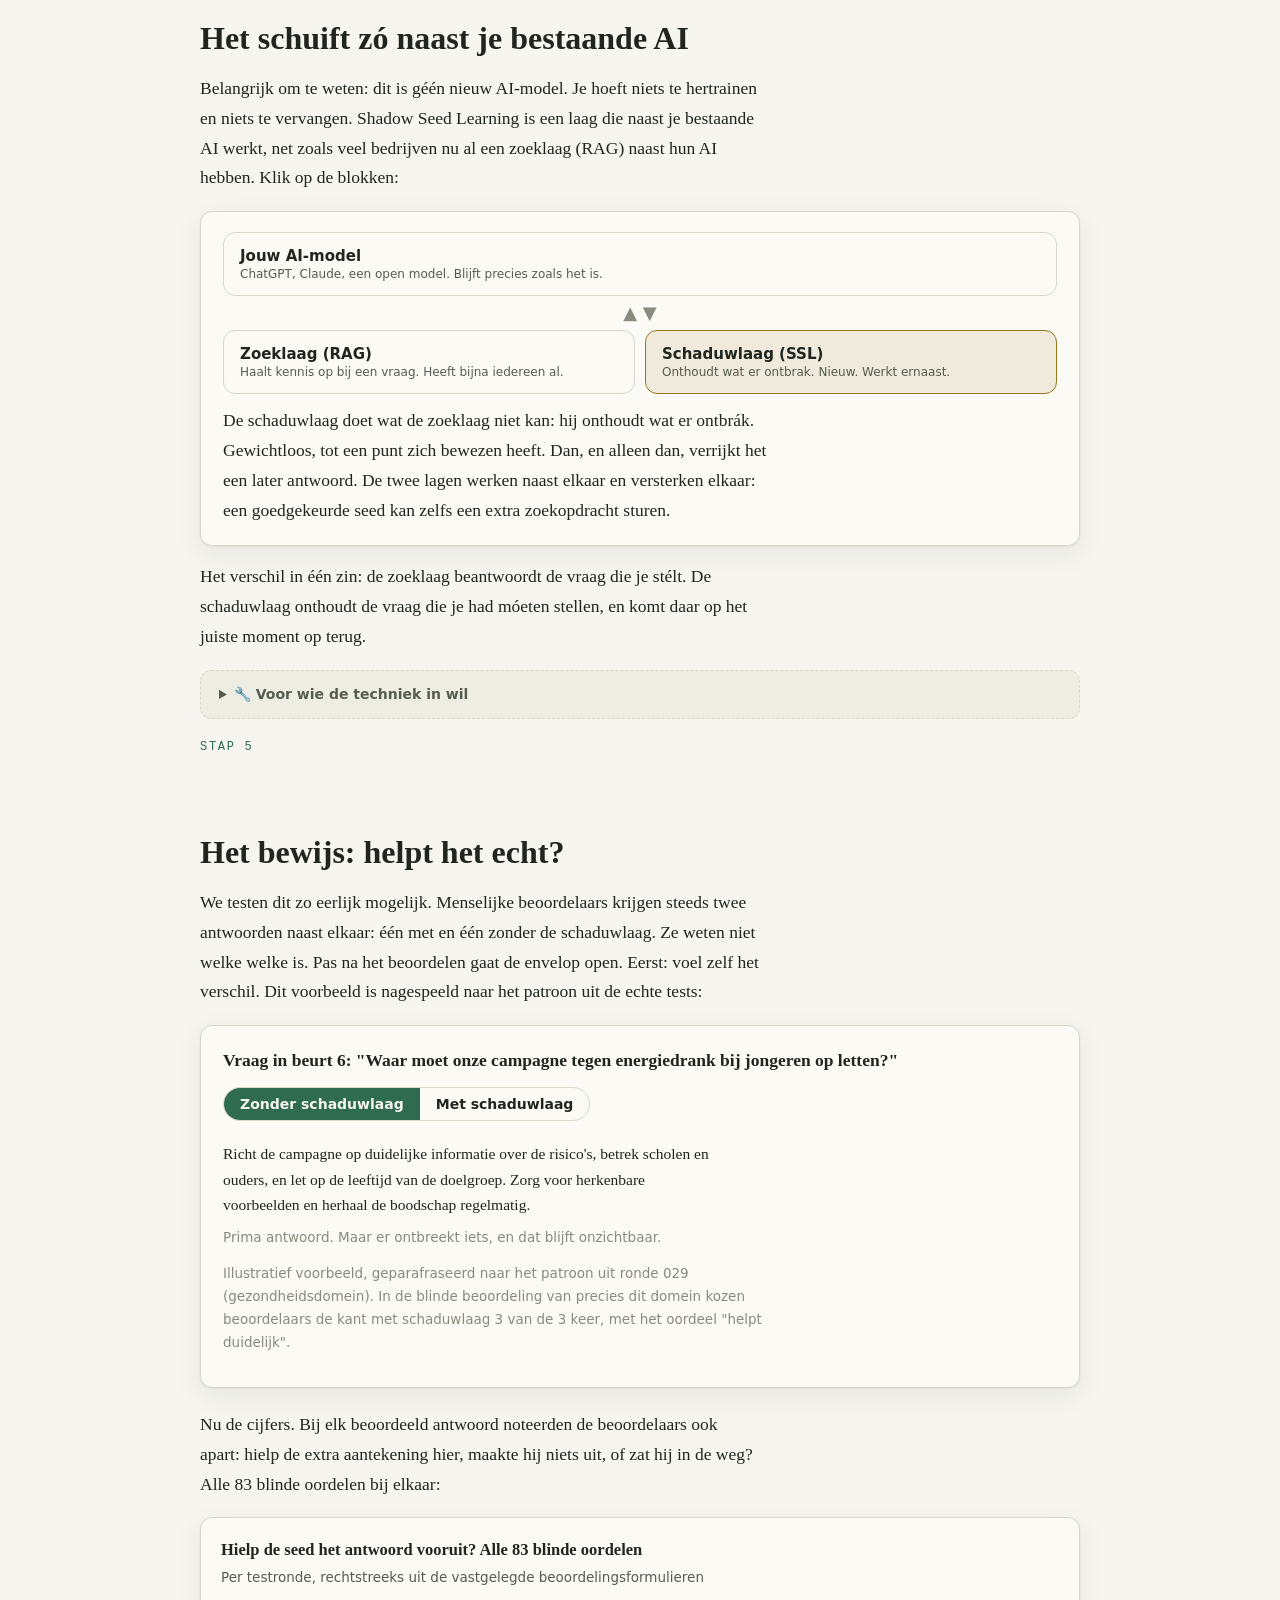
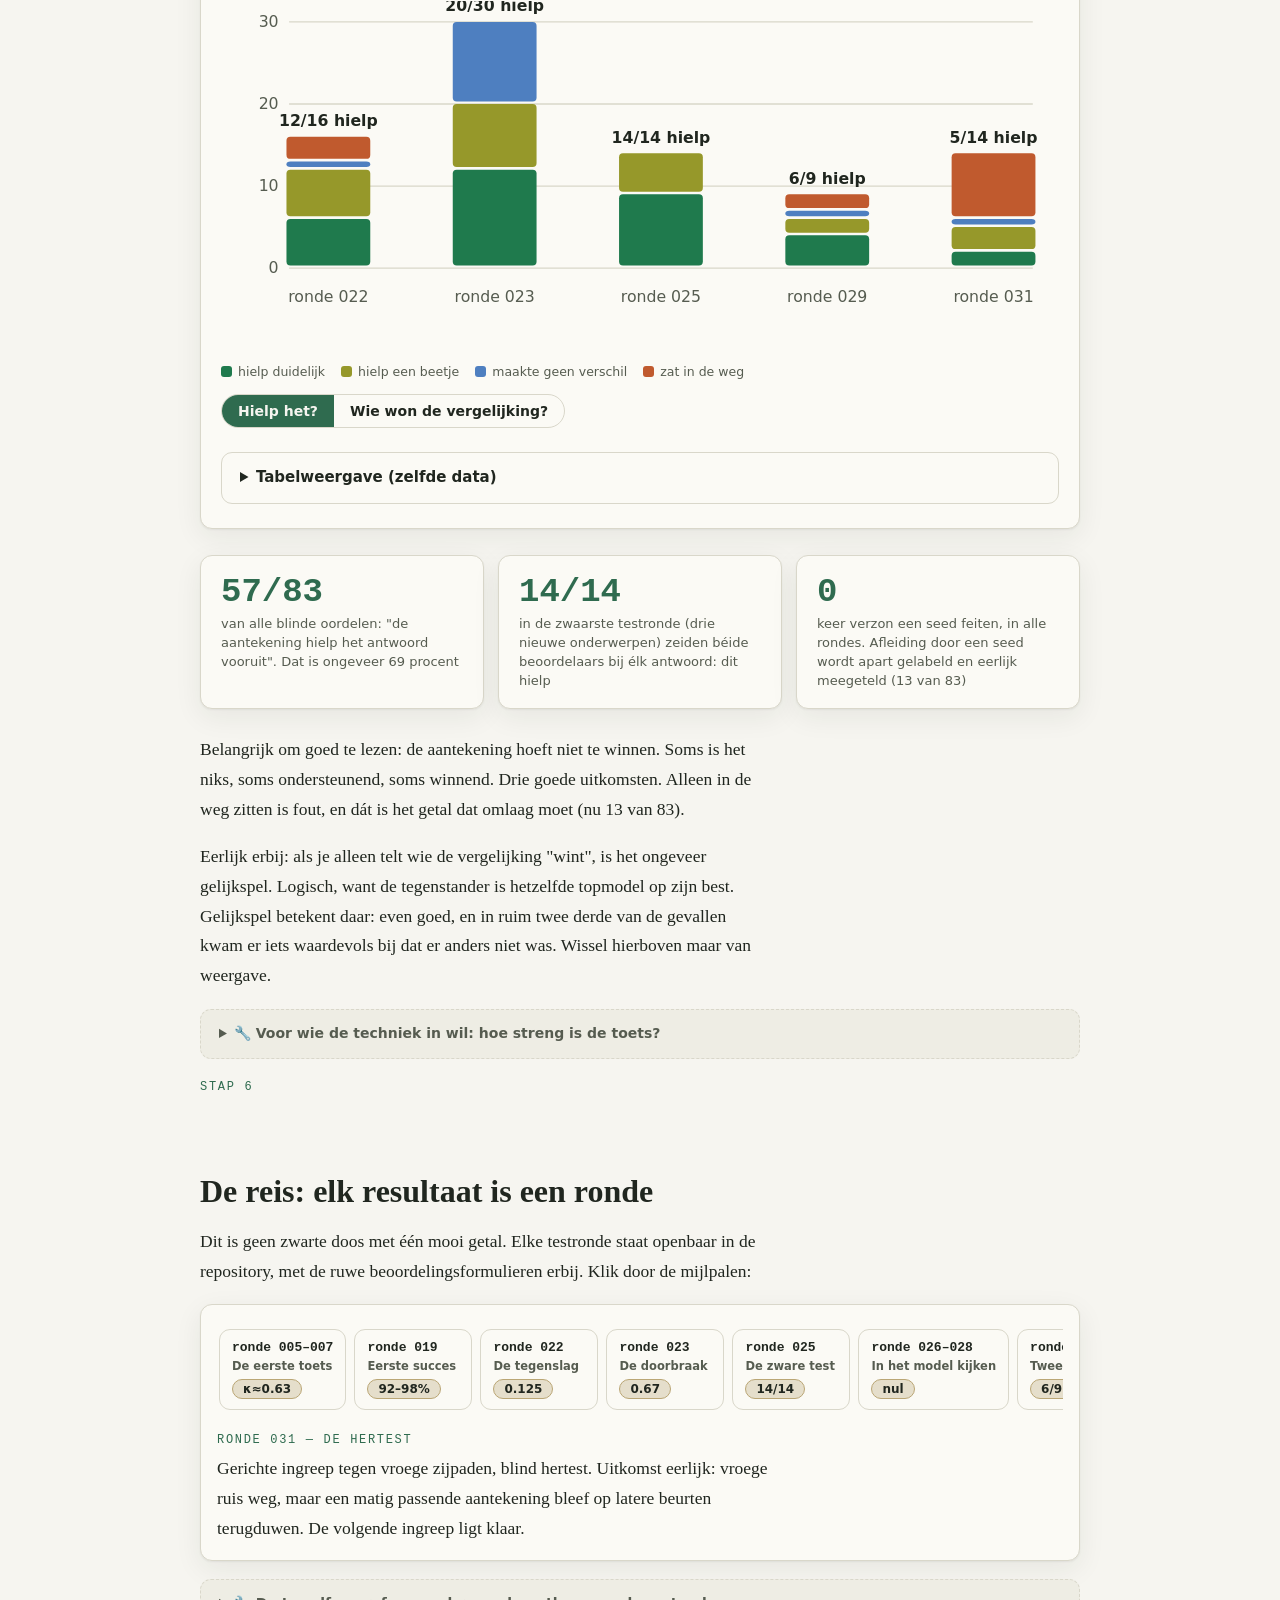
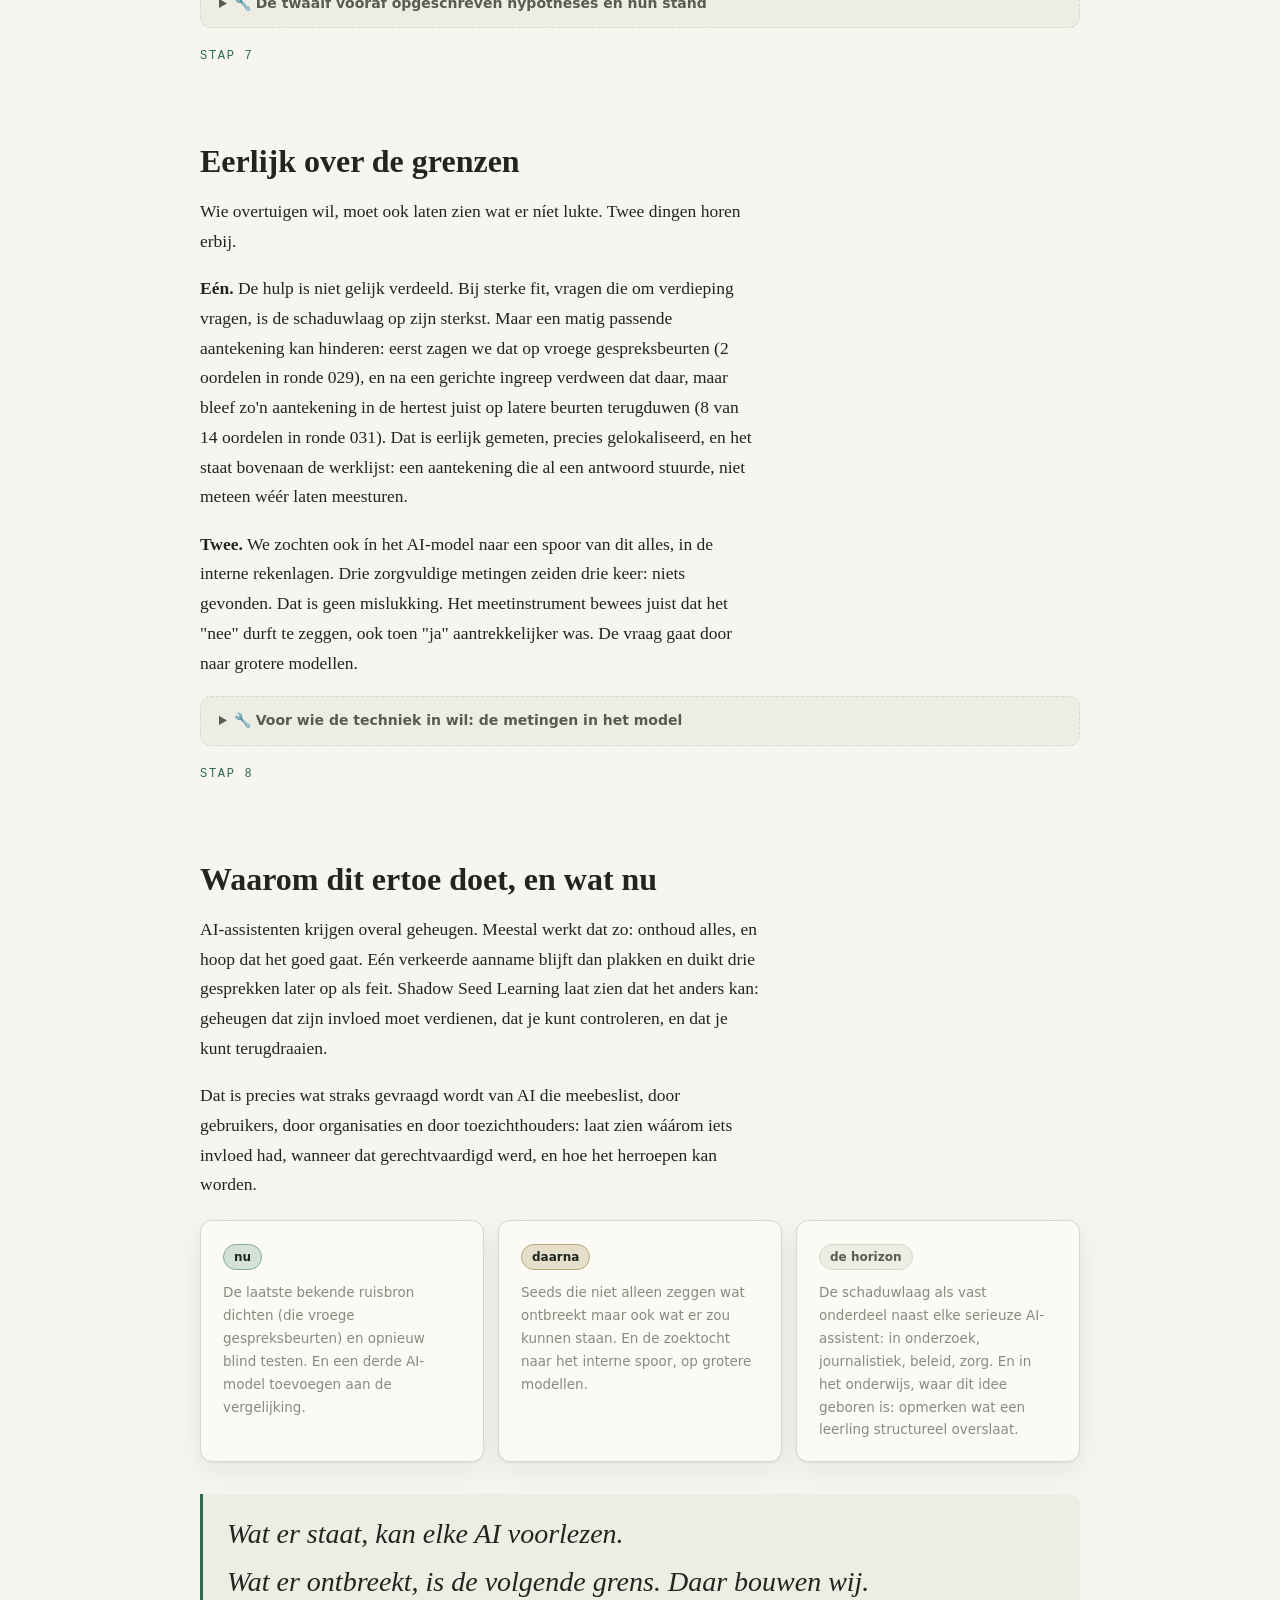
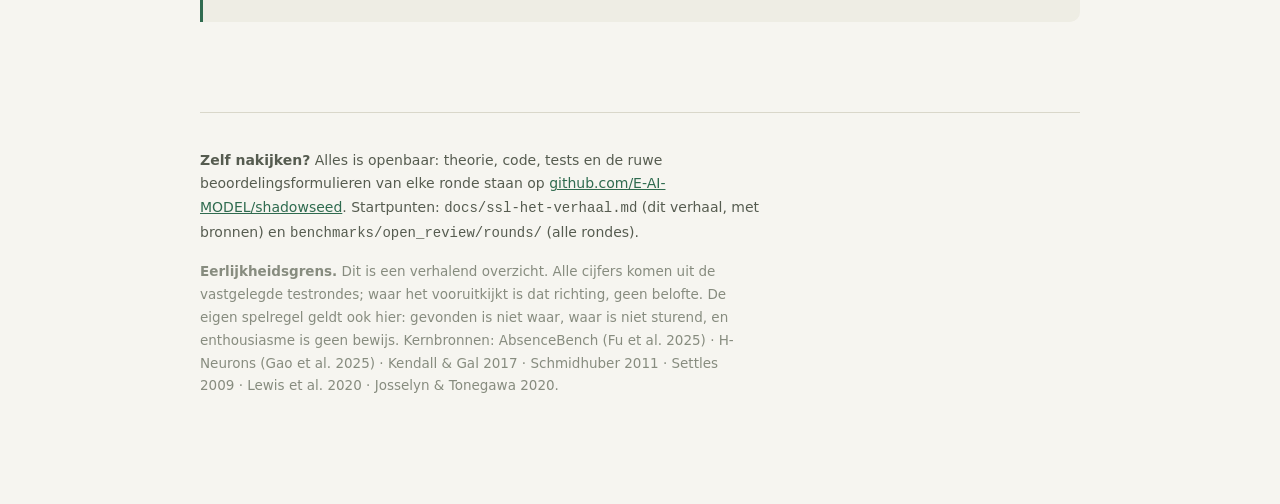
==== commit 8335c4b9: "Drie standen expliciet: winnen hoeft niet - hinder is de enige faalstand Op aanwijzing van de mainta" ====
--- a/verhaal.html
+++ b/verhaal.html
@@ -398,6 +398,9 @@
     <div class="tile"><span class="big num">0</span><small>keer verzon een seed feiten, in alle rondes.
       Afleiding door een seed wordt apart gelabeld en eerlijk meegeteld (13 van 83)</small></div>
   </div>
+  <p>Belangrijk om goed te lezen: de aantekening hoeft niet te winnen. Soms is het niks,
+  soms ondersteunend, soms winnend. Drie goede uitkomsten. Alleen in de weg zitten is fout,
+  en dát is het getal dat omlaag moet (nu 13 van 83).</p>
   <p>Eerlijk erbij: als je alleen telt wie de vergelijking "wint", is het ongeveer gelijkspel.
   Logisch, want de tegenstander is hetzelfde topmodel op zijn best. Gelijkspel betekent daar:
   even goed, en in ruim twee derde van de gevallen kwam er iets waardevols bij dat er anders niet was.
